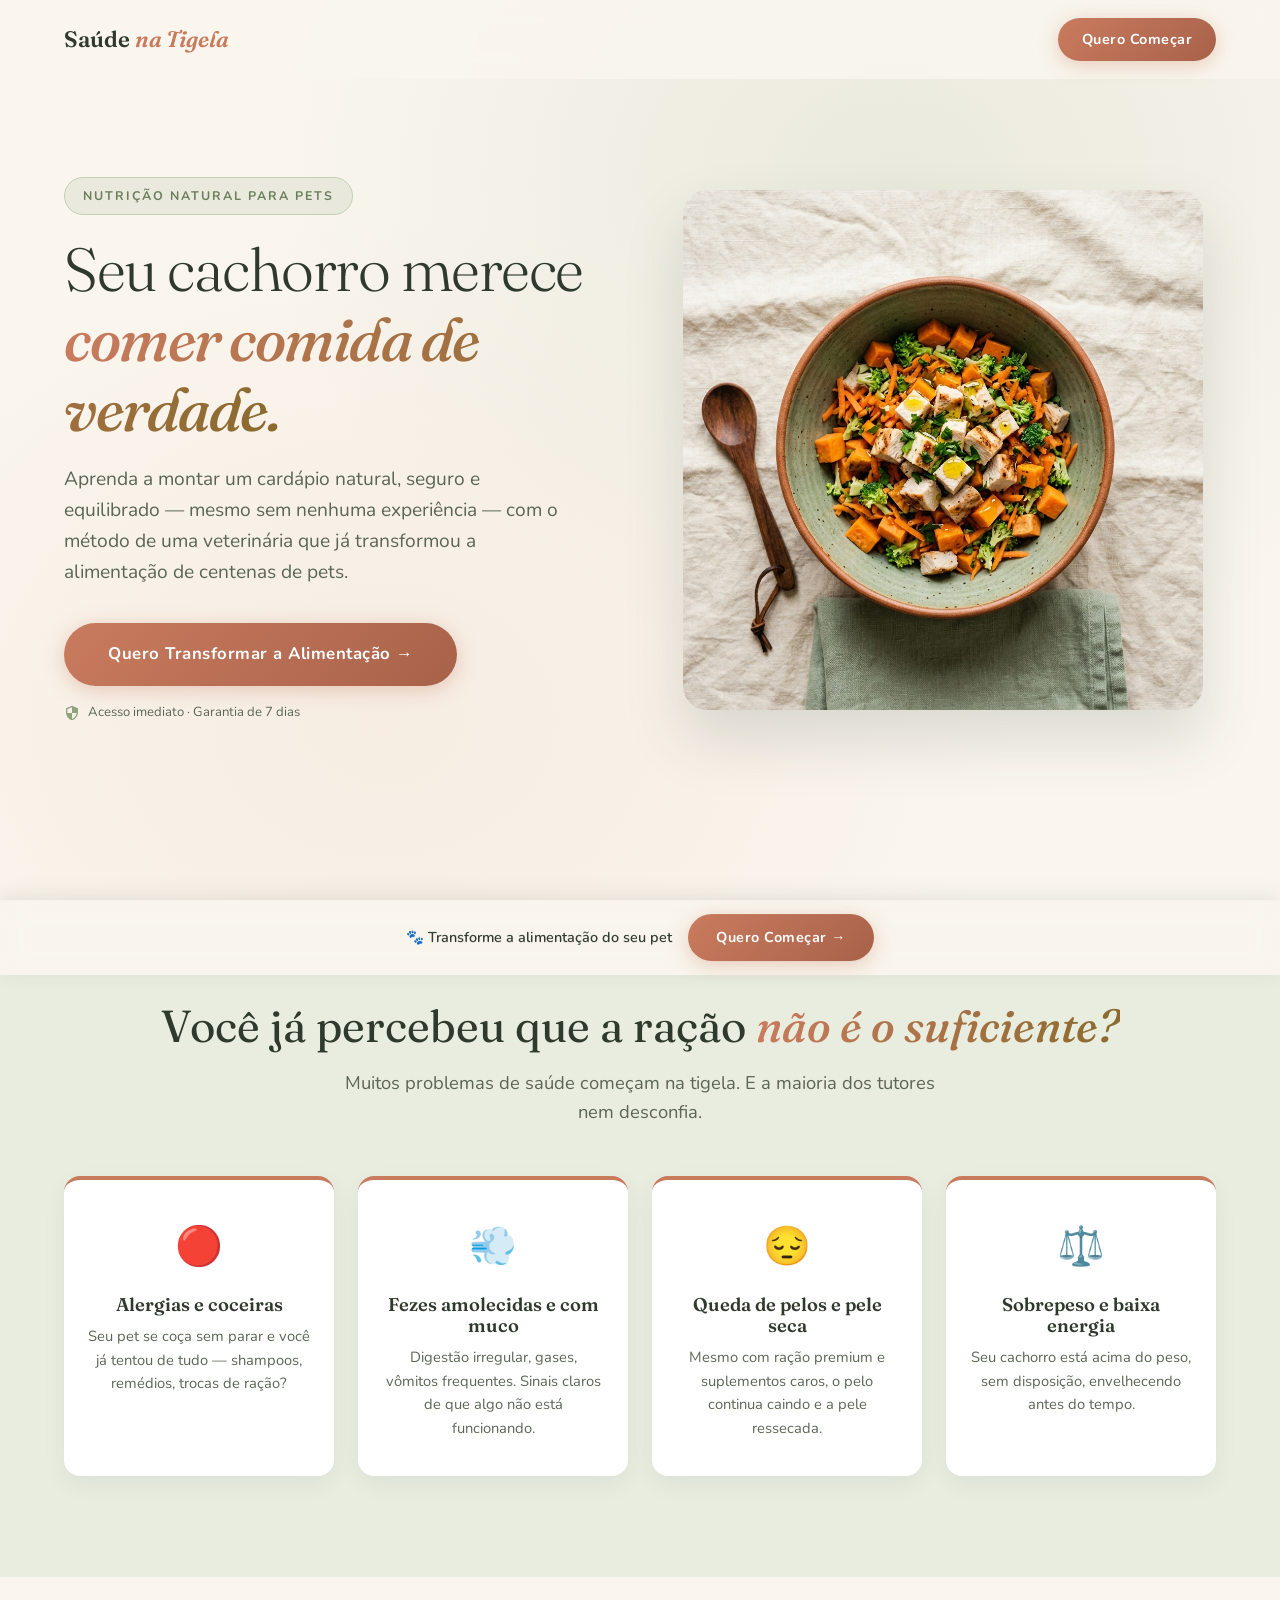
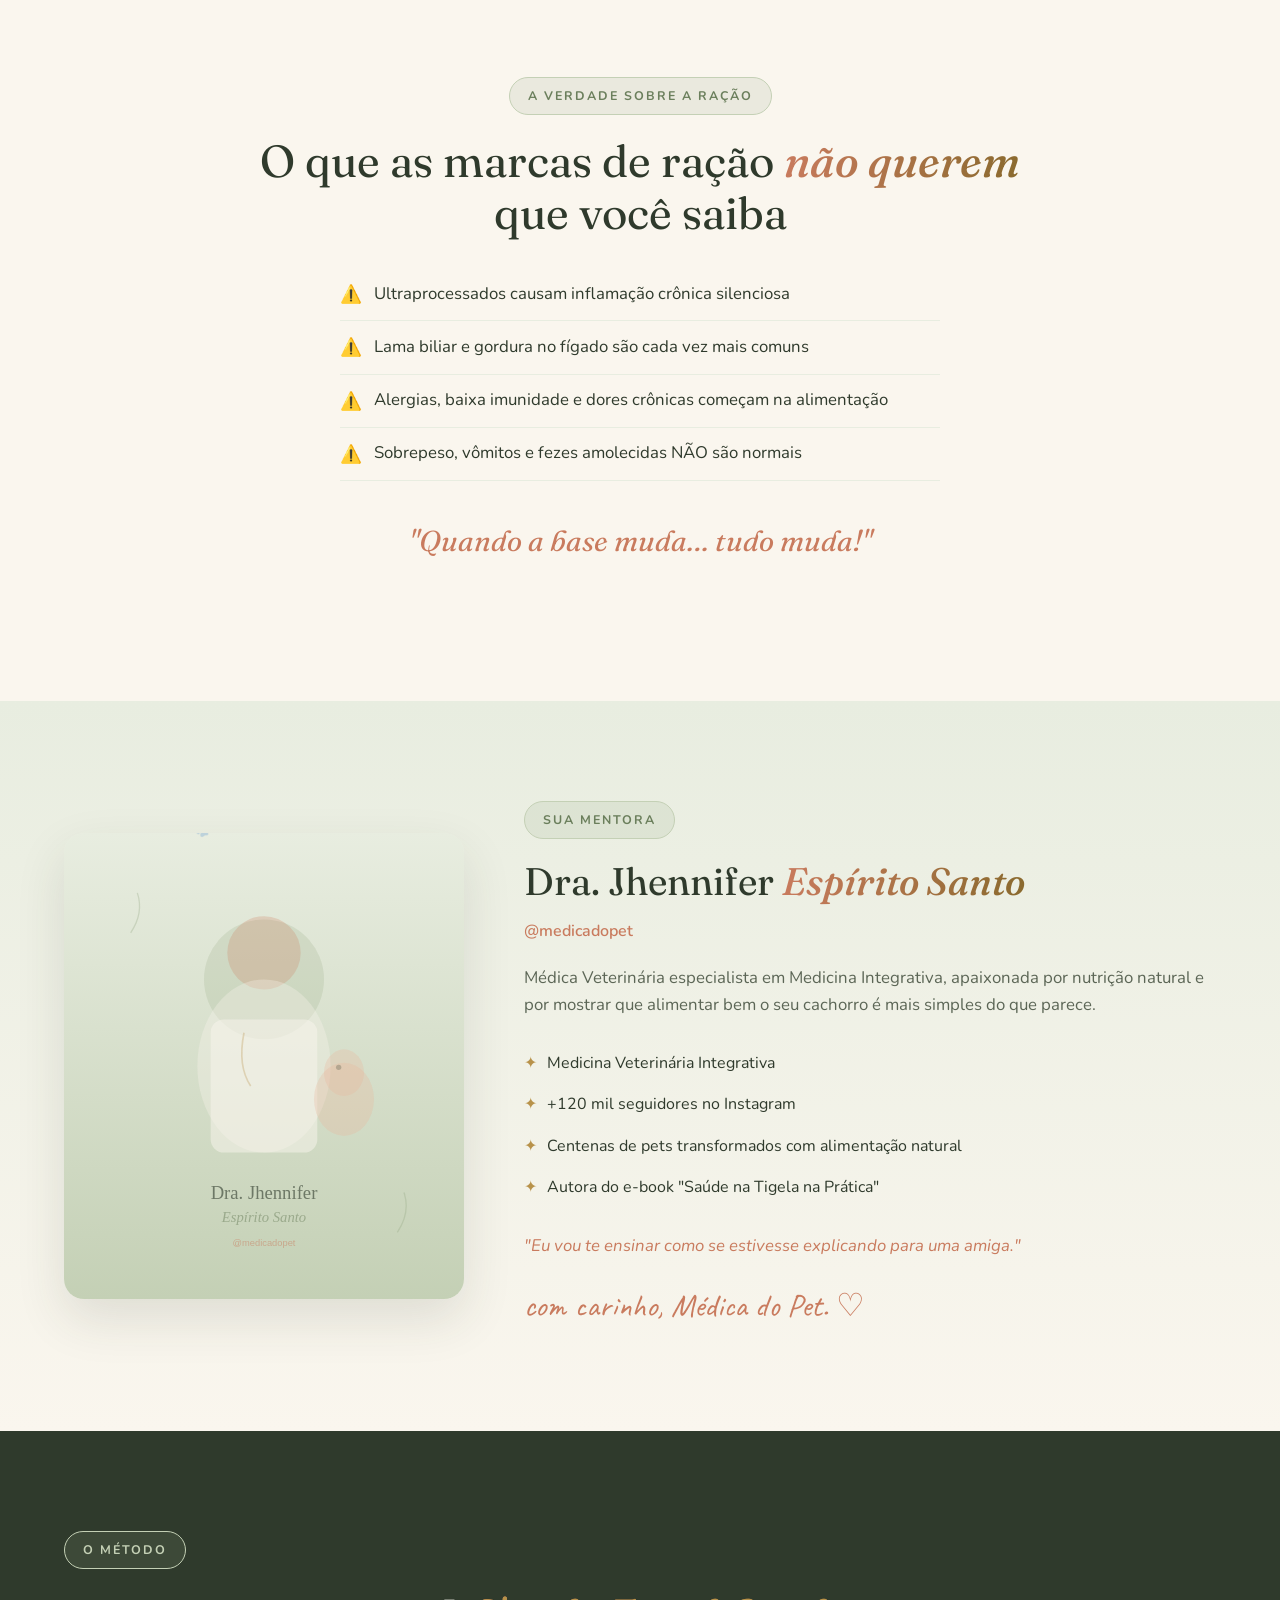
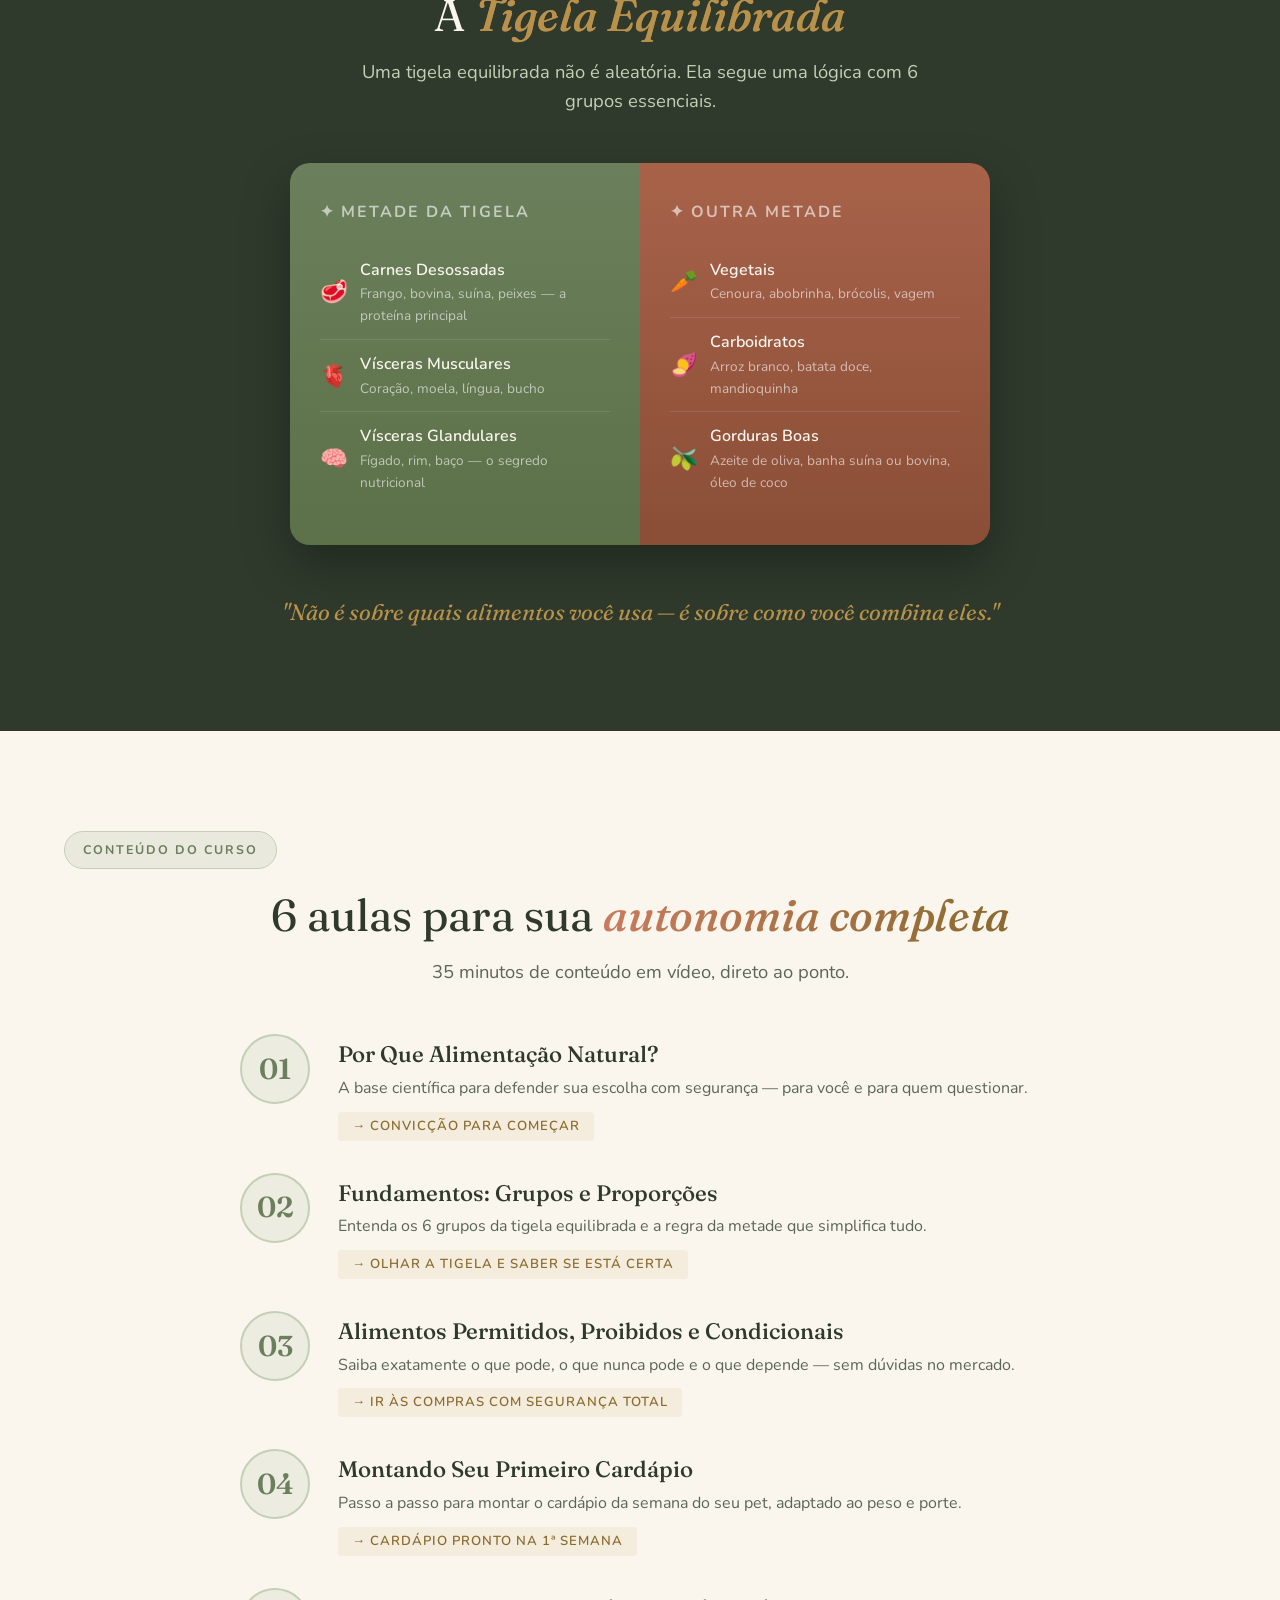
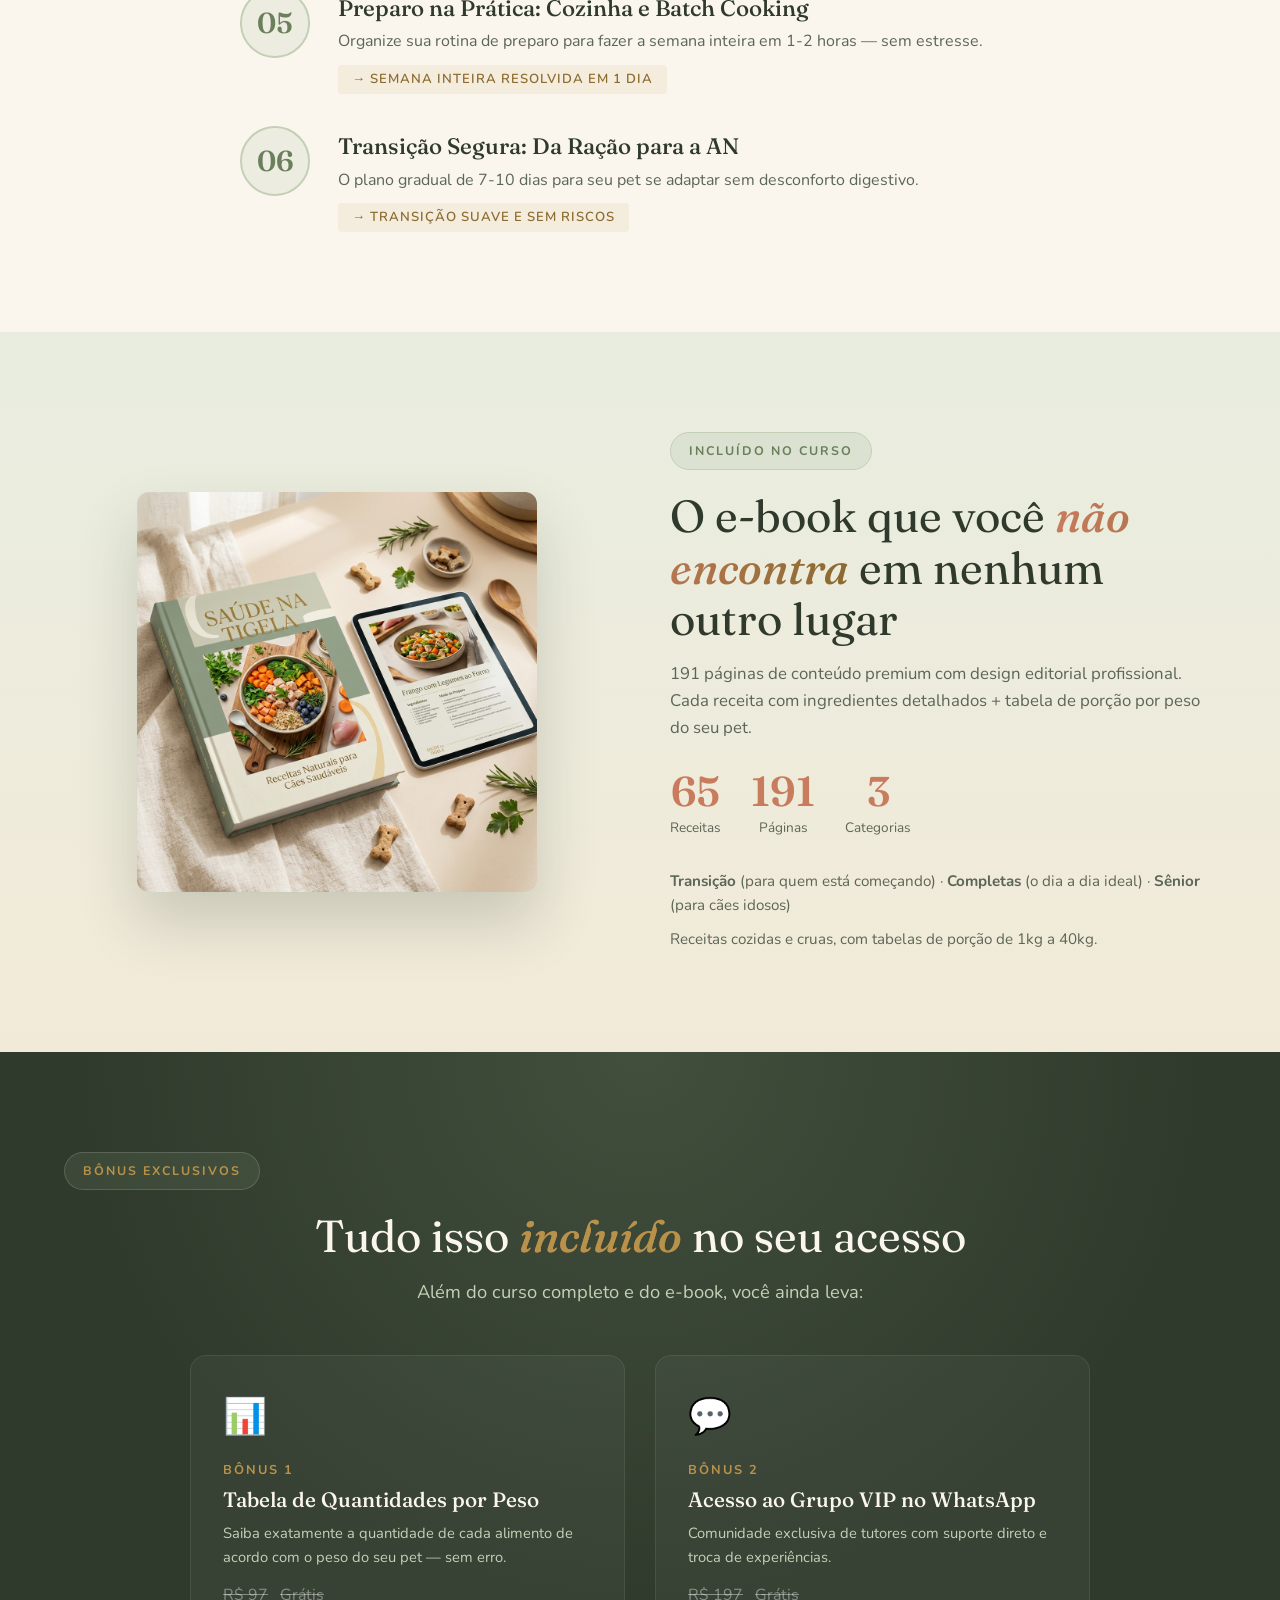
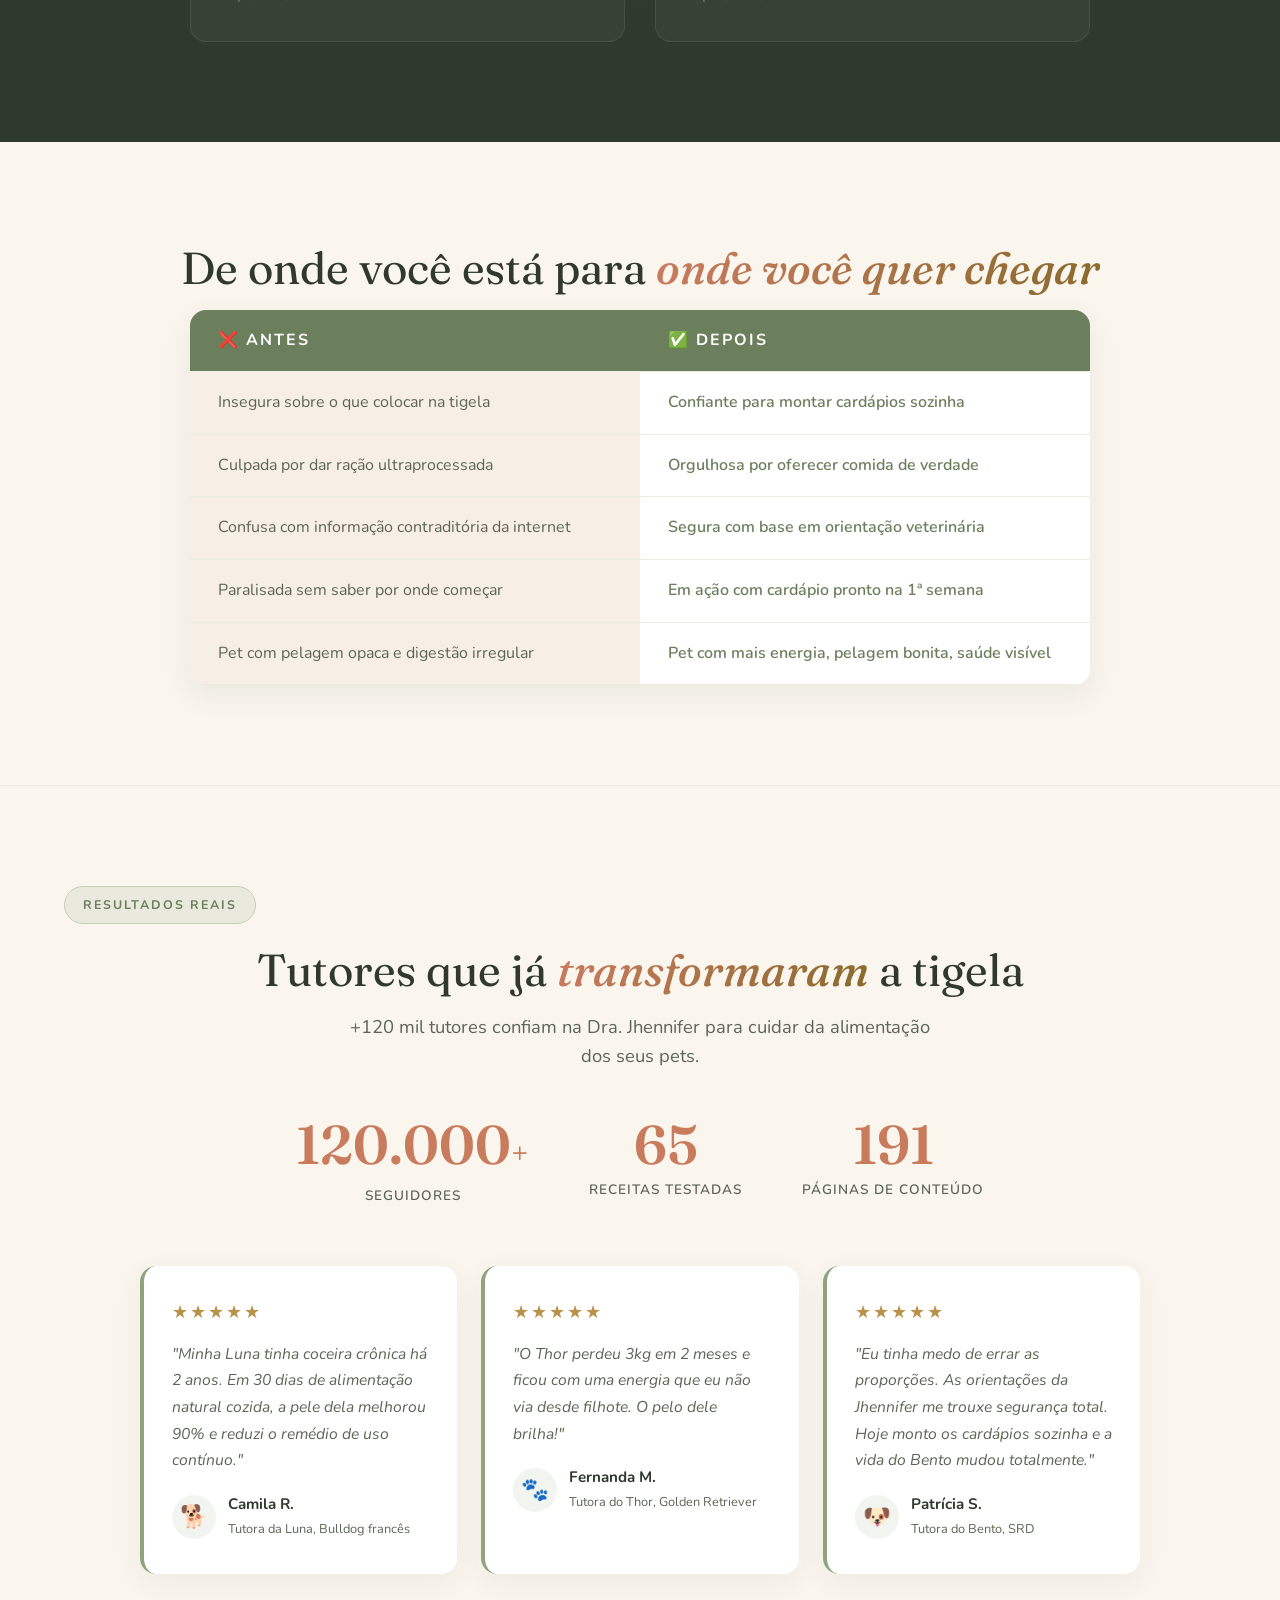
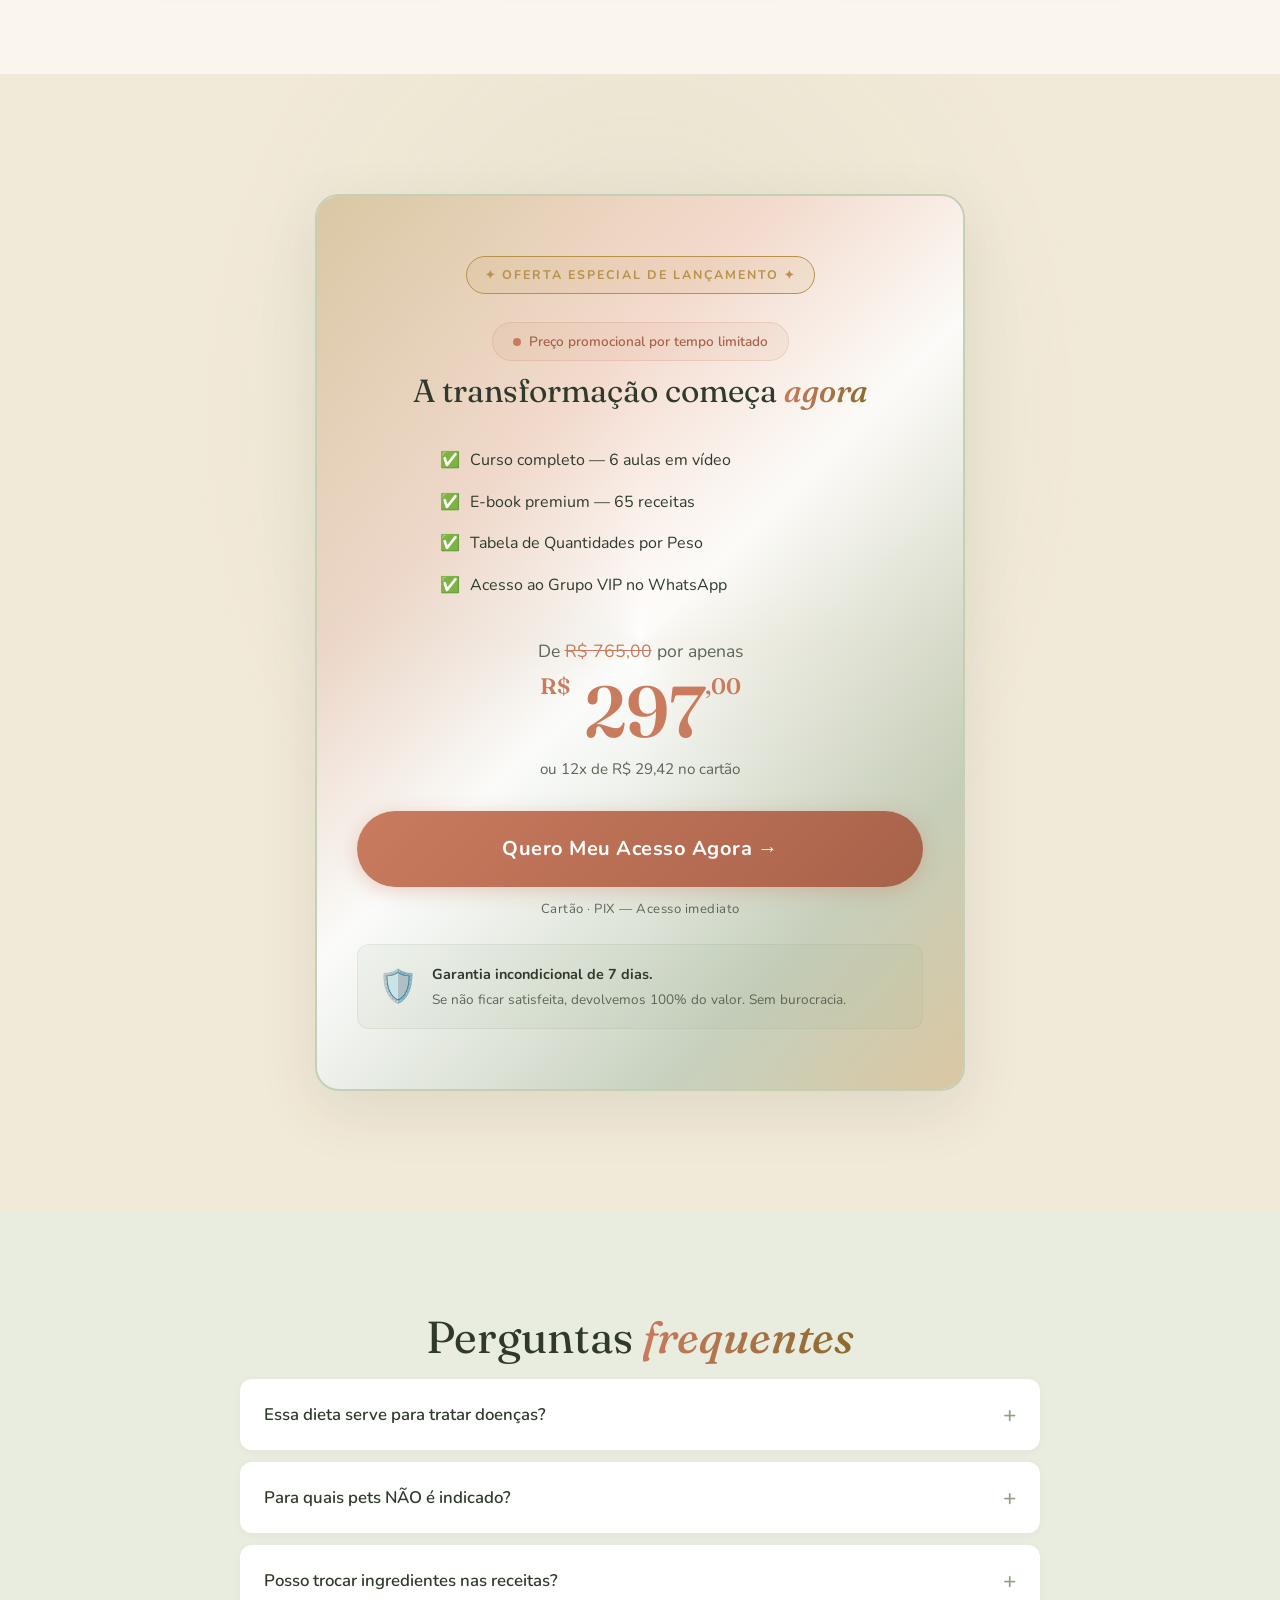
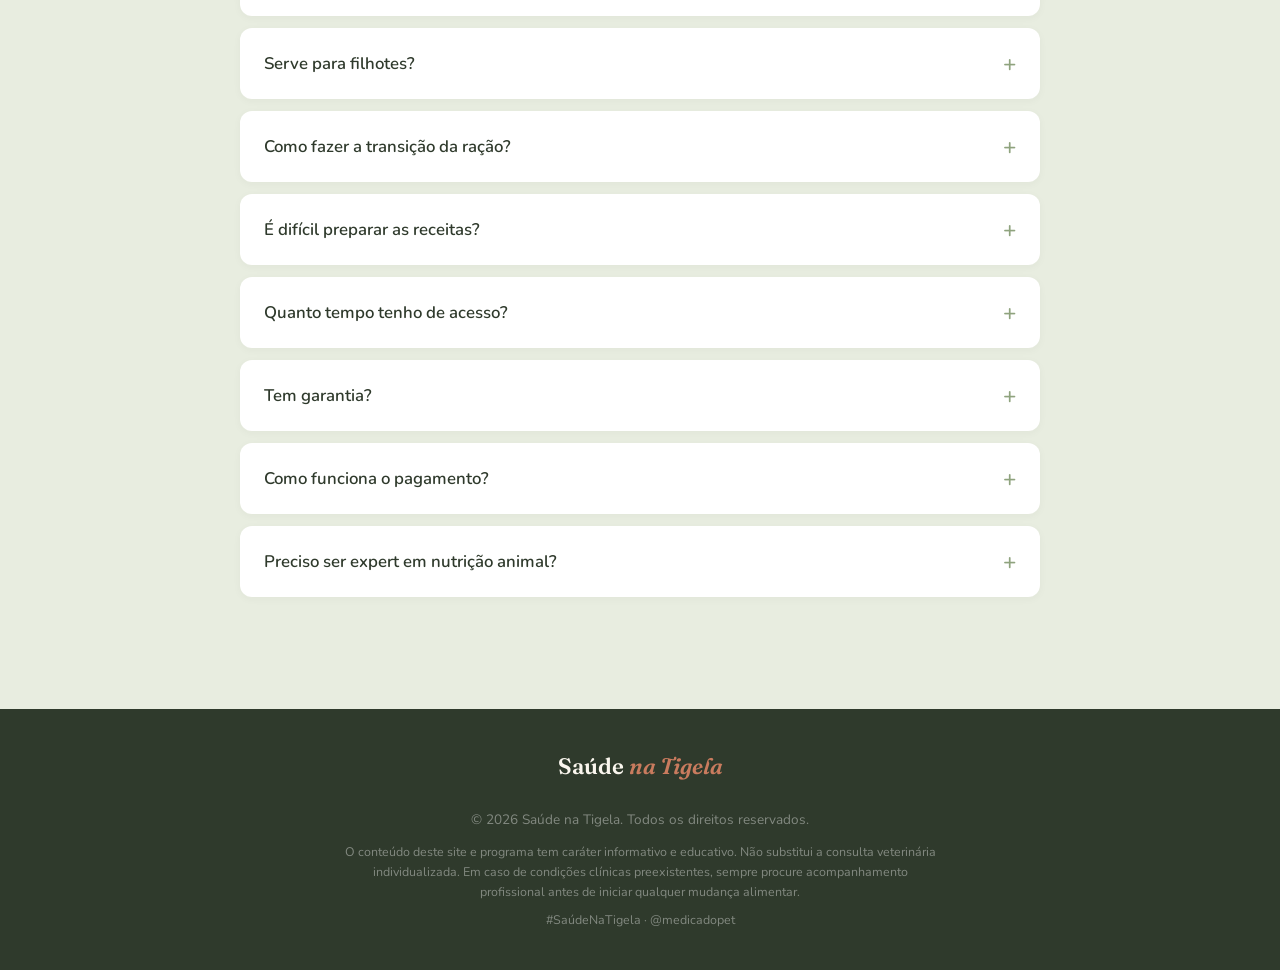
==== index.html @ 8639da93 "Landing page completa com correções" ====
<!DOCTYPE html>
<html lang="pt-BR">
<head>
  <meta charset="UTF-8">
  <meta name="viewport" content="width=device-width, initial-scale=1.0">
  <link rel="preconnect" href="https://fonts.googleapis.com">
  <link rel="preconnect" href="https://fonts.gstatic.com" crossorigin>
  <link href="https://fonts.googleapis.com/css2?family=Fraunces:ital,opsz,wght@0,9..144,300;0,9..144,400;0,9..144,500;0,9..144,600;0,9..144,700;1,9..144,300;1,9..144,400;1,9..144,500;1,9..144,600&family=Nunito:wght@300;400;500;600;700&family=Caveat:wght@400;600&display=swap" rel="stylesheet">
  <title>Saúde na Tigela | Alimentação Natural para Pets — Curso Completo</title>
  <meta name="description" content="Aprenda a montar um cardápio natural, seguro e equilibrado para seu cachorro com o método da Dra. Jhennifer. 65 receitas + calculadora IA.">
  <meta property="og:title" content="Saúde na Tigela — Seu cachorro merece comer comida de verdade">
  <meta property="og:description" content="O passo a passo completo para substituir a ração ultraprocessada. 65 receitas + 7 módulos + calculadora IA.">
  <meta property="og:type" content="website">
  <meta property="og:image" content="https://saudenatigela.com.br/assets/hero-bowl.png">
  <link rel="icon" type="image/svg+xml" href="data:image/svg+xml,<svg xmlns='http://www.w3.org/2000/svg' viewBox='0 0 100 100'><text y='.9em' font-size='90'>🥗</text></svg>">
  <link rel="stylesheet" href="style.css">

  <!-- Meta Pixel Code — SUBSTITUIR SEU_PIXEL_ID pelo ID real -->
  <!--
  <script>
  !function(f,b,e,v,n,t,s)
  {if(f.fbq)return;n=f.fbq=function(){n.callMethod?
  n.callMethod.apply(n,arguments):n.queue.push(arguments)};
  if(!f._fbq)f._fbq=n;n.push=n;n.loaded=!0;n.version='2.0';
  n.queue=[];t=b.createElement(e);t.async=!0;
  t.src=v;s=b.getElementsByTagName(e)[0];
  s.parentNode.insertBefore(t,s)}(window, document,'script',
  'https://connect.facebook.net/en_US/fbevents.js');
  fbq('init', 'SEU_PIXEL_ID');
  fbq('track', 'PageView');
  </script>
  -->
</head>
<body>

  <!-- ═══ HEADER ═══ -->
  <header id="header">
    <div class="container">
      <a href="#" class="logo">Saúde <span>na Tigela</span></a>
      <a href="https://pay.kiwify.com.br/NAkqSP6" target="_blank" rel="noopener" class="btn cta-checkout">Quero Começar</a>
    </div>
  </header>

  <!-- ═══ HERO ═══ -->
  <section class="hero" id="hero">
    <div class="container hero-content">
      <div class="hero-text reveal">
        <div class="badge">Nutrição Natural para Pets</div>
        <h1>Seu cachorro merece <span class="highlight-italic">comer comida de verdade.</span></h1>
        <p>Aprenda a montar um cardápio natural, seguro e equilibrado — mesmo sem nenhuma experiência — com o método de uma veterinária que já transformou a alimentação de centenas de pets.</p>
        <div class="hero-action">
          <a href="https://pay.kiwify.com.br/NAkqSP6" target="_blank" rel="noopener" class="btn cta-checkout">Quero Transformar a Alimentação →</a>
        </div>
        <div class="secure-badge">
          <svg viewBox="0 0 24 24"><path d="M12 1L3 5v6c0 5.55 3.84 10.74 9 12 5.16-1.26 9-6.45 9-12V5l-9-4zm0 10.99h7c-.53 4.12-3.28 7.79-7 8.94V12H5V6.3l7-3.11v8.8z"/></svg>
          Acesso imediato · Garantia de 7 dias
        </div>
      </div>
      <div class="hero-visual reveal delay-2">
        <img src="assets/hero-bowl.png" alt="Tigela de alimentação natural para pets" class="hero-image" loading="eager" onerror="this.onerror=null;this.src='assets/hero-bowl.svg'">
      </div>
    </div>
  </section>

  <!-- ═══ DOR / PAIN POINTS ═══ -->
  <section class="pain" id="pain">
    <div class="container">
      <h2 class="section-title reveal">Você já percebeu que a ração <span class="highlight-italic">não é o suficiente?</span></h2>
      <p class="section-subtitle reveal delay-1">Muitos problemas de saúde começam na tigela. E a maioria dos tutores nem desconfia.</p>
      <div class="pain-grid">
        <div class="pain-card reveal delay-1">
          <div class="pain-icon">🔴</div>
          <h3>Alergias e coceiras</h3>
          <p>Seu pet se coça sem parar e você já tentou de tudo — shampoos, remédios, trocas de ração?</p>
        </div>
        <div class="pain-card reveal delay-2">
          <div class="pain-icon">💨</div>
          <h3>Fezes amolecidas e com muco</h3>
          <p>Digestão irregular, gases, vômitos frequentes. Sinais claros de que algo não está funcionando.</p>
        </div>
        <div class="pain-card reveal delay-3">
          <div class="pain-icon">😔</div>
          <h3>Queda de pelos e pele seca</h3>
          <p>Mesmo com ração premium e suplementos caros, o pelo continua caindo e a pele ressecada.</p>
        </div>
        <div class="pain-card reveal delay-4">
          <div class="pain-icon">⚖️</div>
          <h3>Sobrepeso e baixa energia</h3>
          <p>Seu cachorro está acima do peso, sem disposição, envelhecendo antes do tempo.</p>
        </div>
      </div>
    </div>
  </section>

  <!-- ═══ AGITAÇÃO ═══ -->
  <section class="agitation" id="agitation">
    <div class="container">
      <div class="agitation-content reveal">
        <div class="badge">A verdade sobre a ração</div>
        <h2 class="section-title">O que as marcas de ração <span class="highlight-italic">não querem</span> que você saiba</h2>
        <ul class="agitation-list">
          <li>Ultraprocessados causam inflamação crônica silenciosa</li>
          <li>Lama biliar e gordura no fígado são cada vez mais comuns</li>
          <li>Alergias, baixa imunidade e dores crônicas começam na alimentação</li>
          <li>Sobrepeso, vômitos e fezes amolecidas NÃO são normais</li>
        </ul>
        <blockquote>"Quando a base muda… tudo muda!"</blockquote>
      </div>
    </div>
  </section>

  <!-- ═══ EXPERT / AUTORIDADE ═══ -->
  <section class="expert" id="expert">
    <div class="container expert-content">
      <div class="reveal">
        <img src="assets/expert-photo.png" alt="Dra. Jhennifer Espírito Santo — Médica Veterinária Integrativa" class="expert-photo" loading="lazy" onerror="this.onerror=null;this.src='assets/expert.svg'">
      </div>
      <div class="expert-info reveal delay-2">
        <div class="badge">Sua mentora</div>
        <h2>Dra. Jhennifer <span class="highlight-italic">Espírito Santo</span></h2>
        <span class="expert-handle">@medicadopet</span>
        <p>Médica Veterinária especialista em Medicina Integrativa, apaixonada por nutrição natural e por mostrar que alimentar bem o seu cachorro é mais simples do que parece.</p>
        <ul class="expert-credentials">
          <li>Medicina Veterinária Integrativa</li>
          <li>+120 mil seguidores no Instagram</li>
          <li>Centenas de pets transformados com alimentação natural</li>
          <li>Autora do e-book "Saúde na Tigela na Prática"</li>
        </ul>
        <p style="font-style:italic; color:var(--terracotta);">"Eu vou te ensinar como se estivesse explicando para uma amiga."</p>
        <div class="expert-signature">com carinho, Médica do Pet. ♡</div>
      </div>
    </div>
  </section>

  <!-- ═══ MÉTODO DA TIGELA ═══ -->
  <section class="method" id="method">
    <div class="container">
      <div class="badge reveal" style="border-color:var(--sage-soft); color:var(--sage-soft);">O Método</div>
      <h2 class="section-title reveal">A <span class="highlight-italic" style="-webkit-text-fill-color:var(--gold);">Tigela Equilibrada</span></h2>
      <p class="section-subtitle reveal delay-1">Uma tigela equilibrada não é aleatória. Ela segue uma lógica com 6 grupos essenciais.</p>

      <div class="bowl-diagram reveal delay-2">
        <div class="bowl-half">
          <h3>✦ Metade da Tigela</h3>
          <div class="bowl-item">
            <span class="bowl-item-icon">🥩</span>
            <div><span class="bowl-item-name">Carnes Desossadas</span><span class="bowl-item-desc">Frango, bovina, suína, peixes — a proteína principal</span></div>
          </div>
          <div class="bowl-item">
            <span class="bowl-item-icon">🫀</span>
            <div><span class="bowl-item-name">Vísceras Musculares</span><span class="bowl-item-desc">Coração, moela, língua, bucho</span></div>
          </div>
          <div class="bowl-item">
            <span class="bowl-item-icon">🧠</span>
            <div><span class="bowl-item-name">Vísceras Glandulares</span><span class="bowl-item-desc">Fígado, rim, baço — o segredo nutricional</span></div>
          </div>
        </div>
        <div class="bowl-half">
          <h3>✦ Outra Metade</h3>
          <div class="bowl-item">
            <span class="bowl-item-icon">🥕</span>
            <div><span class="bowl-item-name">Vegetais</span><span class="bowl-item-desc">Cenoura, abobrinha, brócolis, vagem</span></div>
          </div>
          <div class="bowl-item">
            <span class="bowl-item-icon">🍠</span>
            <div><span class="bowl-item-name">Carboidratos</span><span class="bowl-item-desc">Arroz branco, batata doce, mandioquinha</span></div>
          </div>
          <div class="bowl-item">
            <span class="bowl-item-icon">🫒</span>
            <div><span class="bowl-item-name">Gorduras Boas</span><span class="bowl-item-desc">Azeite de oliva, banha suína ou bovina, óleo de coco</span></div>
          </div>
        </div>
      </div>

      <p class="method-quote reveal delay-3">"Não é sobre quais alimentos você usa — é sobre como você combina eles."</p>
    </div>
  </section>

  <!-- ═══ MÓDULOS DO CURSO ═══ -->
  <section class="modules" id="modules">
    <div class="container">
      <div class="badge reveal">Conteúdo do Curso</div>
      <h2 class="section-title reveal">6 aulas para sua <span class="highlight-italic">autonomia completa</span></h2>
      <p class="section-subtitle reveal delay-1">35 minutos de conteúdo em vídeo, direto ao ponto.</p>

      <div class="modules-timeline">
        <div class="module-step reveal">
          <div class="module-number">01</div>
          <div class="module-content">
            <h3>Por Que Alimentação Natural?</h3>
            <p>A base científica para defender sua escolha com segurança — para você e para quem questionar.</p>
            <span class="module-result">→ Convicção para começar</span>
          </div>
        </div>
        <div class="module-step reveal delay-1">
          <div class="module-number">02</div>
          <div class="module-content">
            <h3>Fundamentos: Grupos e Proporções</h3>
            <p>Entenda os 6 grupos da tigela equilibrada e a regra da metade que simplifica tudo.</p>
            <span class="module-result">→ Olhar a tigela e saber se está certa</span>
          </div>
        </div>
        <div class="module-step reveal delay-1">
          <div class="module-number">03</div>
          <div class="module-content">
            <h3>Alimentos Permitidos, Proibidos e Condicionais</h3>
            <p>Saiba exatamente o que pode, o que nunca pode e o que depende — sem dúvidas no mercado.</p>
            <span class="module-result">→ Ir às compras com segurança total</span>
          </div>
        </div>
        <div class="module-step reveal delay-1">
          <div class="module-number">04</div>
          <div class="module-content">
            <h3>Montando Seu Primeiro Cardápio</h3>
            <p>Passo a passo para montar o cardápio da semana do seu pet, adaptado ao peso e porte.</p>
            <span class="module-result">→ Cardápio pronto na 1ª semana</span>
          </div>
        </div>
        <div class="module-step reveal delay-1">
          <div class="module-number">05</div>
          <div class="module-content">
            <h3>Preparo na Prática: Cozinha e Batch Cooking</h3>
            <p>Organize sua rotina de preparo para fazer a semana inteira em 1-2 horas — sem estresse.</p>
            <span class="module-result">→ Semana inteira resolvida em 1 dia</span>
          </div>
        </div>
        <div class="module-step reveal delay-1">
          <div class="module-number">06</div>
          <div class="module-content">
            <h3>Transição Segura: Da Ração para a AN</h3>
            <p>O plano gradual de 7-10 dias para seu pet se adaptar sem desconforto digestivo.</p>
            <span class="module-result">→ Transição suave e sem riscos</span>
          </div>
        </div>
      </div>
    </div>
  </section>

  <!-- ═══ E-BOOK SHOWCASE ═══ -->
  <section class="ebook" id="ebook">
    <div class="container ebook-content">
      <div class="reveal">
        <img src="assets/ebook-mockup.png" alt="E-book Saúde na Tigela na Prática — 65 receitas" class="ebook-image" loading="lazy" onerror="this.onerror=null;this.src='assets/ebook.svg'">
      </div>
      <div class="reveal delay-2">
        <div class="badge">Incluído no curso</div>
        <h2 class="section-title" style="text-align:left;">O e-book que você <span class="highlight-italic">não encontra</span> em nenhum outro lugar</h2>
        <p style="color:var(--ink-soft); font-size:1.05rem; margin-bottom:20px;">191 páginas de conteúdo premium com design editorial profissional. Cada receita com ingredientes detalhados + tabela de porção por peso do seu pet.</p>

        <div class="ebook-stats">
          <div class="stat">
            <div class="stat-number">65</div>
            <div class="stat-label">Receitas</div>
          </div>
          <div class="stat">
            <div class="stat-number">191</div>
            <div class="stat-label">Páginas</div>
          </div>
          <div class="stat">
            <div class="stat-number">3</div>
            <div class="stat-label">Categorias</div>
          </div>
        </div>

        <p style="color:var(--ink-soft); font-size:.95rem;"><strong>Transição</strong> (para quem está começando) · <strong>Completas</strong> (o dia a dia ideal) · <strong>Sênior</strong> (para cães idosos)</p>
        <p style="color:var(--ink-soft); font-size:.95rem; margin-top:10px;">Receitas cozidas e cruas, com tabelas de porção de 1kg a 40kg.</p>
      </div>
    </div>
  </section>

  <!-- ═══ BÔNUS ═══ -->
  <section class="bonus" id="bonus">
    <div class="container">
      <div class="badge reveal" style="border-color:rgba(255,255,255,.15); color:var(--gold);">Bônus exclusivos</div>
      <h2 class="section-title reveal">Tudo isso <span class="highlight-italic" style="-webkit-text-fill-color:var(--gold);">incluído</span> no seu acesso</h2>
      <p class="section-subtitle reveal delay-1">Além do curso completo e do e-book, você ainda leva:</p>

      <div class="bonus-grid">
        <div class="bonus-card reveal delay-1">
          <div class="bonus-icon">📊</div>
          <h4>Bônus 1</h4>
          <h3>Tabela de Quantidades por Peso</h3>
          <p>Saiba exatamente a quantidade de cada alimento de acordo com o peso do seu pet — sem erro.</p>
          <div class="bonus-value"><span>R$ 97</span> <span class="bonus-free">Grátis</span></div>
        </div>
        <div class="bonus-card reveal delay-2">
          <div class="bonus-icon">💬</div>
          <h4>Bônus 2</h4>
          <h3>Acesso ao Grupo VIP no WhatsApp</h3>
          <p>Comunidade exclusiva de tutores com suporte direto e troca de experiências.</p>
          <div class="bonus-value"><span>R$ 197</span> <span class="bonus-free">Grátis</span></div>
        </div>
      </div>
    </div>
  </section>

  <!-- ═══ TRANSFORMAÇÃO ═══ -->
  <section class="transformation" id="transformation">
    <div class="container">
      <h2 class="section-title reveal">De onde você está para <span class="highlight-italic">onde você quer chegar</span></h2>
      <div class="transform-table reveal delay-1">
        <div class="transform-row header">
          <div class="transform-cell">❌ Antes</div>
          <div class="transform-cell">✅ Depois</div>
        </div>
        <div class="transform-row">
          <div class="transform-cell">Insegura sobre o que colocar na tigela</div>
          <div class="transform-cell">Confiante para montar cardápios sozinha</div>
        </div>
        <div class="transform-row">
          <div class="transform-cell">Culpada por dar ração ultraprocessada</div>
          <div class="transform-cell">Orgulhosa por oferecer comida de verdade</div>
        </div>
        <div class="transform-row">
          <div class="transform-cell">Confusa com informação contraditória da internet</div>
          <div class="transform-cell">Segura com base em orientação veterinária</div>
        </div>
        <div class="transform-row">
          <div class="transform-cell">Paralisada sem saber por onde começar</div>
          <div class="transform-cell">Em ação com cardápio pronto na 1ª semana</div>
        </div>
        <div class="transform-row">
          <div class="transform-cell">Pet com pelagem opaca e digestão irregular</div>
          <div class="transform-cell">Pet com mais energia, pelagem bonita, saúde visível</div>
        </div>
      </div>
    </div>
  </section>

  <!-- ═══ PROVA SOCIAL ═══ -->
  <section class="social-proof" id="social-proof">
    <div class="container">
      <div class="badge reveal">Resultados Reais</div>
      <h2 class="section-title reveal">Tutores que já <span class="highlight-italic">transformaram</span> a tigela</h2>
      <p class="section-subtitle reveal delay-1">+120 mil tutores confiam na Dra. Jhennifer para cuidar da alimentação dos seus pets.</p>

      <div class="proof-counter reveal delay-2">
        <div class="counter-item">
          <span class="counter-number" data-target="120000">0</span><span class="counter-suffix">+</span>
          <span class="counter-label">Seguidores</span>
        </div>
        <div class="counter-item">
          <span class="counter-number" data-target="65">0</span>
          <span class="counter-label">Receitas Testadas</span>
        </div>
        <div class="counter-item">
          <span class="counter-number" data-target="191">0</span>
          <span class="counter-label">Páginas de Conteúdo</span>
        </div>
      </div>

      <div class="testimonials-grid">
        <div class="testimonial-card reveal delay-1">
          <div class="testimonial-stars">★★★★★</div>
          <p>"Minha Luna tinha coceira crônica há 2 anos. Em 30 dias de alimentação natural cozida, a pele dela melhorou 90% e reduzi o remédio de uso contínuo."</p>
          <div class="testimonial-author">
            <div class="testimonial-avatar">🐕</div>
            <div><strong>Camila R.</strong><span>Tutora da Luna, Bulldog francês</span></div>
          </div>
        </div>
        <div class="testimonial-card reveal delay-2">
          <div class="testimonial-stars">★★★★★</div>
          <p>"O Thor perdeu 3kg em 2 meses e ficou com uma energia que eu não via desde filhote. O pelo dele brilha!"</p>
          <div class="testimonial-author">
            <div class="testimonial-avatar">🐾</div>
            <div><strong>Fernanda M.</strong><span>Tutora do Thor, Golden Retriever</span></div>
          </div>
        </div>
        <div class="testimonial-card reveal delay-3">
          <div class="testimonial-stars">★★★★★</div>
          <p>"Eu tinha medo de errar as proporções. As orientações da Jhennifer me trouxe segurança total. Hoje monto os cardápios sozinha e a vida do Bento mudou totalmente."</p>
          <div class="testimonial-author">
            <div class="testimonial-avatar">🐶</div>
            <div><strong>Patrícia S.</strong><span>Tutora do Bento, SRD</span></div>
          </div>
        </div>
      </div>
    </div>
  </section>

  <!-- ═══ OFERTA ═══ -->
  <section class="offer" id="offer">
    <div class="container">
      <div class="offer-card reveal">
        <div class="badge" style="background:rgba(184,146,74,.1); border-color:var(--gold); color:var(--gold);">✦ Oferta Especial de Lançamento ✦</div>
        <div class="urgency-banner">
          <span class="urgency-dot"></span>
          <span>Preço promocional por tempo limitado</span>
        </div>
        <h2 style="font-size:2rem; font-weight:400; margin-top:12px;">A transformação começa <span class="highlight-italic">agora</span></h2>

        <ul class="offer-checklist">
          <li>Curso completo — 6 aulas em vídeo</li>
          <li>E-book premium — 65 receitas</li>
          <li>Tabela de Quantidades por Peso</li>
          <li>Acesso ao Grupo VIP no WhatsApp</li>
        </ul>

        <div class="price-box">
          <div class="price-original">De <s>R$ 765,00</s> por apenas</div>
          <div class="price-current"><small>R$</small> 297<small>,00</small></div>
          <p class="price-installment">ou 12x de R$ 29,42 no cartão</p>
        </div>

        <a href="https://pay.kiwify.com.br/NAkqSP6" target="_blank" rel="noopener" id="checkout-btn" class="btn cta-checkout" style="width:100%; font-size:1.25rem; padding:22px; text-align:center; display:block;">Quero Meu Acesso Agora →</a>
        <p class="offer-payment-methods">Cartão · PIX — Acesso imediato</p>

        <div class="guarantee">
          <div class="guarantee-shield">🛡️</div>
          <div>
            <strong>Garantia incondicional de 7 dias.</strong>
            <span>Se não ficar satisfeita, devolvemos 100% do valor. Sem burocracia.</span>
          </div>
        </div>
      </div>
    </div>
  </section>

  <!-- ═══ FAQ ═══ -->
  <section class="faq" id="faq">
    <div class="container">
      <h2 class="section-title reveal">Perguntas <span class="highlight-italic">frequentes</span></h2>
      <div class="faq-list">
        <div class="faq-item reveal">
          <button class="faq-question" aria-expanded="false">Essa dieta serve para tratar doenças?</button>
          <div class="faq-answer" role="region">Não. O conteúdo tem caráter informativo e educativo. Não substitui a consulta veterinária individualizada. Em caso de condições clínicas preexistentes, sempre procure acompanhamento profissional.</div>
        </div>
        <div class="faq-item reveal delay-1">
          <button class="faq-question">Para quais pets NÃO é indicado?</button>
          <div class="faq-answer">Pets com doença renal crônica estágio 3-4, insuficiência pancreática exócrina, pancreatite aguda, linfangiectasia, gastrite crônica, doença inflamatória intestinal crônica, hipertireoidismo, hepatite moderada/avançada, shunt portossistêmico ou cálculos urinários devem ter acompanhamento veterinário individual.</div>
        </div>
        <div class="faq-item reveal delay-1">
          <button class="faq-question">Posso trocar ingredientes nas receitas?</button>
          <div class="faq-answer">Recomendamos seguir as receitas exatamente como descritas, pois substituições alteram as calorias e o perfil nutricional.</div>
        </div>
        <div class="faq-item reveal delay-1">
          <button class="faq-question">Serve para filhotes?</button>
          <div class="faq-answer">Não. As receitas são formuladas para cães adultos e idosos (em média, a partir de 12 meses). Filhotes têm necessidades nutricionais específicas.</div>
        </div>
        <div class="faq-item reveal delay-1">
          <button class="faq-question">Como fazer a transição da ração?</button>
          <div class="faq-answer">O módulo 6 do curso ensina o plano completo de transição gradual de 7-10 dias, para que seu pet se adapte sem desconforto digestivo. Começamos com receitas de transição (ingredientes mínimos) e evoluímos gradualmente.</div>
        </div>
        <div class="faq-item reveal delay-1">
          <button class="faq-question">É difícil preparar as receitas?</button>
          <div class="faq-answer">No começo parece, mas depois vira rotina! Com o batch cooking (preparo em lote), você resolve a semana inteira em 1-2 horas. O módulo 4 ensina a organização completa.</div>
        </div>
        <div class="faq-item reveal delay-1">
          <button class="faq-question">Quanto tempo tenho de acesso?</button>
          <div class="faq-answer">O acesso ao curso e a todos os materiais é vitalício. Uma vez adquirido, o conteúdo é seu para sempre, incluindo futuras atualizações.</div>
        </div>
        <div class="faq-item reveal delay-1">
          <button class="faq-question">Tem garantia?</button>
          <div class="faq-answer">Sim! Garantia incondicional de 7 dias. Se por qualquer motivo você não ficar satisfeita, basta solicitar o reembolso e devolvemos 100% do seu investimento. Seu risco é zero.</div>
        </div>
        <div class="faq-item reveal delay-1">
          <button class="faq-question">Como funciona o pagamento?</button>
          <div class="faq-answer">O pagamento é feito de forma 100% segura pela Kiwify. Você pode pagar no cartão de crédito (até 12x) ou PIX. O acesso é liberado imediatamente após a confirmação.</div>
        </div>
        <div class="faq-item reveal delay-1">
          <button class="faq-question">Preciso ser expert em nutrição animal?</button>
          <div class="faq-answer">De jeito nenhum! O curso foi feito para tutoras que nunca tiveram contato com alimentação natural. A Dra. Jhennifer explica tudo como se estivesse conversando com uma amiga — simples, direto e sem termos complicados.</div>
        </div>
      </div>
    </div>
  </section>

  <!-- ═══ FOOTER ═══ -->
  <footer>
    <div class="container">
      <a href="#" class="logo">Saúde <span>na Tigela</span></a>
      <p>© 2026 Saúde na Tigela. Todos os direitos reservados.</p>
      <p style="margin-top:12px; font-size:.78rem;">O conteúdo deste site e programa tem caráter informativo e educativo. Não substitui a consulta veterinária individualizada. Em caso de condições clínicas preexistentes, sempre procure acompanhamento profissional antes de iniciar qualquer mudança alimentar.</p>
      <p style="margin-top:8px; font-size:.78rem;">#SaúdeNaTigela · @medicadopet</p>
    </div>
  </footer>

  <!-- ═══ FLOATING CTA ═══ -->
  <div class="floating-cta" id="floating-cta">
    <p>🐾 Transforme a alimentação do seu pet</p>
    <a href="https://pay.kiwify.com.br/NAkqSP6" target="_blank" rel="noopener" class="btn cta-checkout">Quero Começar →</a>
  </div>

  <script src="script.js"></script>
</body>
</html>
---- style.css ----
@import url('https://fonts.googleapis.com/css2?family=Fraunces:ital,opsz,wght@0,9..144,300;0,9..144,400;0,9..144,500;0,9..144,600;0,9..144,700;1,9..144,300;1,9..144,400;1,9..144,500;1,9..144,600&family=Nunito:wght@300;400;500;600;700&family=Caveat:wght@400;600&display=swap');

:root {
  --sage-deep: #6B7F5C;
  --sage: #8FA37E;
  --sage-soft: #C4D0B5;
  --sage-whisper: #E8EDE0;
  --terracotta: #C97B5E;
  --terracotta-soft: #E8B69C;
  --terracotta-deep: #A8624A;
  --cream: #FAF6EE;
  --cream-deep: #F2EAD8;
  --ink: #2F3A2C;
  --ink-soft: #5C6656;
  --gold: #B8924A;
  --gold-deep: #8A6A2E;
  --font-display: 'Fraunces', serif;
  --font-body: 'Nunito', sans-serif;
  --font-hand: 'Caveat', cursive;
}

* { margin:0; padding:0; box-sizing:border-box; }
html { scroll-behavior:smooth; }

body {
  font-family: var(--font-body);
  background: var(--cream);
  color: var(--ink);
  line-height: 1.6;
  overflow-x: hidden;
  -webkit-font-smoothing: antialiased;
  -moz-osx-font-smoothing: grayscale;
}

img { max-width:100%; display:block; }

.container { max-width:1200px; margin:0 auto; padding:0 24px; }
section { padding:100px 0; position:relative; }

/* ── Reveal Animations ── */
.reveal { opacity:0; transform:translateY(40px); transition: all 0.9s cubic-bezier(.215,.61,.355,1); }
.reveal.active { opacity:1; transform:translateY(0); }
.delay-1 { transition-delay:.1s; }
.delay-2 { transition-delay:.2s; }
.delay-3 { transition-delay:.3s; }
.delay-4 { transition-delay:.4s; }

/* ── Typography ── */
h1,h2,h3 { font-family:var(--font-display); line-height:1.15; }
.highlight-gold { color:var(--gold); }
.highlight-terra { color:var(--terracotta); }
.highlight-italic {
  font-family:var(--font-display);
  font-style:italic;
  font-weight:500;
  background: linear-gradient(95deg, var(--terracotta) 0%, var(--gold-deep) 100%);
  -webkit-background-clip:text;
  -webkit-text-fill-color:transparent;
  background-clip:text;
}

.section-title {
  text-align:center;
  font-size:2.8rem;
  font-weight:400;
  margin-bottom:1rem;
  color:var(--ink);
}
.section-subtitle {
  text-align:center;
  font-size:1.15rem;
  color:var(--ink-soft);
  max-width:600px;
  margin:0 auto 3rem;
}

.badge {
  display:inline-block;
  padding:8px 18px;
  background:rgba(143,163,126,.15);
  border:1px solid var(--sage-soft);
  color:var(--sage-deep);
  border-radius:50px;
  font-size:.78rem;
  font-weight:700;
  letter-spacing:2px;
  text-transform:uppercase;
  margin-bottom:20px;
}

/* ── Buttons ── */
.btn {
  display:inline-block;
  padding:18px 44px;
  background:linear-gradient(135deg, var(--terracotta) 0%, var(--terracotta-deep) 100%);
  color:#fff;
  text-decoration:none;
  font-family:var(--font-body);
  font-weight:700;
  font-size:1.05rem;
  letter-spacing:.5px;
  border-radius:50px;
  border:none;
  cursor:pointer;
  transition:all .3s cubic-bezier(.25,1,.5,1);
  box-shadow:0 4px 20px rgba(201,123,94,.35);
  position:relative;
  overflow:hidden;
}
.btn::before {
  content:'';
  position:absolute;
  top:0; left:-100%;
  width:50%; height:100%;
  background:linear-gradient(to right,rgba(255,255,255,0) 0%,rgba(255,255,255,.35) 50%,rgba(255,255,255,0) 100%);
  transform:skewX(-20deg);
  transition:all .6s ease;
}
.btn:hover::before { animation:shine 1.5s infinite; }
.btn:hover {
  transform:translateY(-3px);
  box-shadow:0 8px 30px rgba(201,123,94,.5);
  background:linear-gradient(135deg, var(--terracotta-soft) 0%, var(--terracotta) 100%);
}
@keyframes shine { 0%{left:-100%} 100%{left:200%} }

.btn-sage {
  background:linear-gradient(135deg, var(--sage) 0%, var(--sage-deep) 100%);
  box-shadow:0 4px 20px rgba(107,127,92,.35);
}
.btn-sage:hover {
  box-shadow:0 8px 30px rgba(107,127,92,.5);
  background:linear-gradient(135deg, var(--sage-soft) 0%, var(--sage) 100%);
}

/* ── Glass Card ── */
.glass {
  background:rgba(255,255,255,.7);
  backdrop-filter:blur(12px);
  -webkit-backdrop-filter:blur(12px);
  border:1px solid rgba(143,163,126,.2);
  border-radius:20px;
}

/* ── HEADER ── */
header {
  position:fixed;
  top:0; left:0; width:100%;
  padding:18px 0;
  z-index:100;
  transition:all .3s ease;
  background:rgba(250,246,238,.85);
  backdrop-filter:blur(12px);
}
header.scrolled {
  padding:12px 0;
  box-shadow:0 2px 20px rgba(47,58,44,.08);
  border-bottom:1px solid var(--sage-whisper);
}
header .container { display:flex; justify-content:space-between; align-items:center; }

.logo {
  font-family:var(--font-display);
  font-size:1.4rem;
  font-weight:600;
  color:var(--ink);
  text-decoration:none;
}
.logo span { font-style:italic; color:var(--terracotta); }

header .btn { padding:10px 24px; font-size:.9rem; }

/* ── HERO ── */
.hero {
  min-height:100vh;
  display:flex;
  align-items:center;
  padding-top:100px;
  background:
    radial-gradient(ellipse at 70% 20%, rgba(143,163,126,.15) 0%, transparent 50%),
    radial-gradient(ellipse at 30% 80%, rgba(201,123,94,.08) 0%, transparent 50%),
    var(--cream);
}
.hero-content { display:grid; grid-template-columns:1fr 1fr; gap:60px; align-items:center; }

.hero-text h1 { font-size:3.8rem; font-weight:300; margin-bottom:20px; letter-spacing:-1.5px; }
.hero-text p { font-size:1.2rem; color:var(--ink-soft); margin-bottom:36px; max-width:92%; }

.hero-action { display:flex; gap:20px; align-items:center; flex-wrap:wrap; }
.secure-badge {
  display:flex; align-items:center; gap:8px;
  font-size:.82rem; color:var(--ink-soft); margin-top:16px;
}
.secure-badge svg { fill:var(--sage); width:16px; height:16px; }

.hero-visual { position:relative; }
.hero-image {
  width:100%;
  max-width:520px;
  border-radius:24px;
  box-shadow:0 30px 60px rgba(47,58,44,.15);
  margin:0 auto;
}

/* ── PAIN POINTS ── */
.pain {
  background:var(--sage-whisper);
}
.pain-grid {
  display:grid;
  grid-template-columns:repeat(4,1fr);
  gap:24px;
  margin-top:50px;
}
.pain-card {
  background:#fff;
  padding:36px 24px;
  border-radius:16px;
  border-top:4px solid var(--terracotta);
  box-shadow:0 8px 24px rgba(47,58,44,.06);
  transition:transform .3s ease;
  text-align:center;
}
.pain-card:hover { transform:translateY(-8px); }
.pain-icon { font-size:2.4rem; margin-bottom:16px; }
.pain-card h3 { font-size:1.15rem; margin-bottom:10px; font-weight:600; }
.pain-card p { color:var(--ink-soft); font-size:.92rem; }

/* ── AGITATION ── */
.agitation {
  background:var(--cream);
  border-top:1px solid var(--sage-whisper);
}
.agitation-content {
  max-width:800px;
  margin:0 auto;
  text-align:center;
}
.agitation-content blockquote {
  font-family:var(--font-display);
  font-style:italic;
  font-size:1.8rem;
  font-weight:400;
  color:var(--terracotta);
  margin:40px 0;
  line-height:1.4;
}
.agitation-list {
  list-style:none;
  text-align:left;
  max-width:600px;
  margin:30px auto;
}
.agitation-list li {
  padding:12px 0;
  border-bottom:1px solid var(--sage-whisper);
  font-size:1.05rem;
  display:flex;
  align-items:center;
  gap:12px;
}
.agitation-list li::before { content:'⚠️'; font-size:1.1rem; }

/* ── EXPERT ── */
.expert {
  background:linear-gradient(180deg, var(--sage-whisper) 0%, var(--cream) 100%);
}
.expert-content {
  display:grid;
  grid-template-columns:400px 1fr;
  gap:60px;
  align-items:center;
}
.expert-photo {
  width:100%;
  border-radius:20px;
  box-shadow:0 20px 50px rgba(47,58,44,.12);
}
.expert-info h2 { font-size:2.4rem; font-weight:400; margin-bottom:16px; }
.expert-handle {
  font-size:1rem;
  color:var(--terracotta);
  font-weight:600;
  margin-bottom:20px;
  display:block;
}
.expert-info p { font-size:1.05rem; color:var(--ink-soft); margin-bottom:14px; }
.expert-credentials {
  list-style:none;
  margin:24px 0;
}
.expert-credentials li {
  padding:8px 0;
  font-size:1rem;
  display:flex;
  align-items:center;
  gap:10px;
}
.expert-credentials li::before { content:'✦'; color:var(--gold); }
.expert-signature {
  font-family:var(--font-hand);
  font-size:2rem;
  color:var(--terracotta);
  margin-top:20px;
}

/* ── METHOD / BOWL ── */
.method {
  background:var(--ink);
  color:var(--cream);
}
.method .section-title { color:var(--cream); }
.method .section-subtitle { color:var(--sage-soft); }

.bowl-diagram {
  max-width:700px;
  margin:0 auto;
  display:grid;
  grid-template-columns:1fr 1fr;
  gap:0;
  border-radius:20px;
  overflow:hidden;
  box-shadow:0 20px 50px rgba(0,0,0,.3);
}
.bowl-half {
  padding:40px 30px;
}
.bowl-half:first-child {
  background:linear-gradient(180deg, var(--sage-deep) 0%, #5C7148 100%);
}
.bowl-half:last-child {
  background:linear-gradient(180deg, var(--terracotta-deep) 0%, #8A4E36 100%);
}
.bowl-half h3 {
  font-size:1rem;
  letter-spacing:2px;
  text-transform:uppercase;
  color:rgba(255,255,255,.6);
  margin-bottom:24px;
  font-family:var(--font-body);
  font-weight:700;
}
.bowl-item {
  display:flex;
  align-items:center;
  gap:12px;
  padding:12px 0;
  border-bottom:1px solid rgba(255,255,255,.1);
  font-size:1rem;
}
.bowl-item:last-child { border:none; }
.bowl-item-icon { font-size:1.4rem; }
.bowl-item-name { font-weight:600; }
.bowl-item-desc { font-size:.85rem; color:rgba(255,255,255,.6); display:block; }

.method-quote {
  text-align:center;
  margin-top:50px;
  font-family:var(--font-display);
  font-style:italic;
  font-size:1.4rem;
  color:var(--gold);
}

/* ── MODULES ── */
.modules {
  background:var(--cream);
}
.modules-timeline {
  display:flex;
  flex-direction:column;
  gap:32px;
  max-width:800px;
  margin:0 auto;
}
.module-step {
  display:flex;
  gap:28px;
  align-items:flex-start;
}
.module-number {
  flex-shrink:0;
  width:70px; height:70px;
  background:rgba(143,163,126,.12);
  border:2px solid var(--sage-soft);
  border-radius:50%;
  display:flex;
  align-items:center;
  justify-content:center;
  font-family:var(--font-display);
  font-size:1.8rem;
  font-weight:600;
  color:var(--sage-deep);
}
.module-content { padding-top:8px; }
.module-content h3 { font-size:1.4rem; font-weight:500; margin-bottom:8px; }
.module-content p { color:var(--ink-soft); font-size:1rem; }
.module-result {
  display:inline-block;
  margin-top:10px;
  font-size:.82rem;
  padding:4px 14px;
  background:rgba(184,146,74,.1);
  border-radius:4px;
  color:var(--gold-deep);
  font-weight:600;
  letter-spacing:1px;
  text-transform:uppercase;
}

/* ── EBOOK SHOWCASE ── */
.ebook {
  background:linear-gradient(180deg, var(--sage-whisper) 0%, var(--cream-deep) 100%);
}
.ebook-content {
  display:grid;
  grid-template-columns:1fr 1fr;
  gap:60px;
  align-items:center;
}
.ebook-image {
  max-width:400px;
  margin:0 auto;
  border-radius:12px;
  box-shadow:0 30px 60px rgba(47,58,44,.2);
  transition:transform .4s ease;
}
.ebook-image:hover { transform:translateY(-10px) rotate(-1deg); }
.ebook-stats {
  display:flex;
  gap:30px;
  margin:30px 0;
}
.stat {
  text-align:center;
}
.stat-number {
  font-family:var(--font-display);
  font-size:2.6rem;
  font-weight:600;
  color:var(--terracotta);
  line-height:1;
}
.stat-label {
  font-size:.85rem;
  color:var(--ink-soft);
  margin-top:4px;
}

/* ── BONUS ── */
.bonus {
  background:var(--ink);
  color:var(--cream);
  background-image:radial-gradient(circle at 50% 0%, rgba(143,163,126,.2) 0%, transparent 60%);
}
.bonus .section-title { color:var(--cream); }
.bonus .section-subtitle { color:var(--sage-soft); }

.bonus-grid {
  display:grid;
  grid-template-columns:repeat(2,1fr);
  gap:30px;
  max-width:900px;
  margin:0 auto;
}
.bonus-card {
  background:rgba(255,255,255,.04);
  border:1px solid rgba(255,255,255,.08);
  border-radius:16px;
  padding:32px;
  transition:all .3s ease;
}
.bonus-card:hover {
  background:rgba(255,255,255,.07);
  border-color:rgba(184,146,74,.3);
  transform:translateY(-4px);
}
.bonus-icon { font-size:2.2rem; margin-bottom:16px; }
.bonus-card h4 {
  font-size:.8rem;
  letter-spacing:2px;
  text-transform:uppercase;
  color:var(--gold);
  margin-bottom:8px;
  font-family:var(--font-body);
}
.bonus-card h3 { font-size:1.3rem; margin-bottom:10px; font-weight:500; }
.bonus-card p { color:var(--sage-soft); font-size:.92rem; margin-bottom:14px; }
.bonus-value { font-weight:700; color:var(--cream); }
.bonus-value span {
  text-decoration:line-through;
  color:rgba(255,255,255,.4);
  font-weight:400;
  margin-right:8px;
}
.bonus-free { color:var(--gold); font-weight:700; }

/* ── TRANSFORMATION TABLE ── */
.transformation {
  background:var(--cream);
}
.transform-table {
  max-width:900px;
  margin:0 auto;
  border-radius:16px;
  overflow:hidden;
  box-shadow:0 10px 30px rgba(47,58,44,.08);
}
.transform-row {
  display:grid;
  grid-template-columns:1fr 1fr;
}
.transform-row.header {
  background:var(--sage-deep);
  color:#fff;
  font-weight:700;
  text-transform:uppercase;
  font-size:.85rem;
  letter-spacing:2px;
}
.transform-cell {
  padding:18px 28px;
  font-size:1rem;
  border-bottom:1px solid var(--sage-whisper);
}
.transform-row:not(.header) .transform-cell:first-child {
  background:rgba(201,123,94,.06);
  color:var(--ink-soft);
}
.transform-row:not(.header) .transform-cell:last-child {
  background:#fff;
  color:var(--sage-deep);
  font-weight:600;
}

/* ── OFFER ── */
.offer {
  padding:120px 0;
  background:
    radial-gradient(ellipse at 50% 30%, rgba(143,163,126,.12) 0%, transparent 50%),
    var(--cream-deep);
}
.offer-card {
  max-width:650px;
  margin:0 auto;
  text-align:center;
  padding:60px 40px;
  background:#fff;
  border-radius:24px;
  box-shadow:0 20px 60px rgba(47,58,44,.1);
  position:relative;
  border:2px solid var(--sage-soft);
}
.offer-card::before {
  content:'';
  position:absolute;
  top:-2px; left:-2px; right:-2px; bottom:-2px;
  background:linear-gradient(135deg, var(--gold) 0%, var(--terracotta-soft) 30%, transparent 50%, var(--sage) 80%, var(--gold) 100%);
  border-radius:26px;
  z-index:-1;
  opacity:.5;
}
.offer-checklist {
  list-style:none;
  text-align:left;
  margin:30px auto;
  max-width:400px;
}
.offer-checklist li {
  padding:8px 0;
  font-size:1rem;
  display:flex;
  align-items:center;
  gap:10px;
}
.offer-checklist li::before { content:'✅'; }

.price-box { margin:30px 0; }
.price-original {
  font-size:1.1rem;
  color:var(--ink-soft);
}
.price-original s { color:var(--terracotta); }
.price-current {
  font-size:4.5rem;
  font-family:var(--font-display);
  font-weight:600;
  color:var(--terracotta);
  line-height:1;
  margin:10px 0;
}
.price-current small { font-size:1.4rem; vertical-align:top; }
.price-installment {
  font-size:.95rem;
  color:var(--ink-soft);
  margin-top:4px;
}

.guarantee {
  display:flex;
  align-items:center;
  gap:14px;
  margin-top:24px;
  color:var(--ink-soft);
  font-size:.9rem;
  text-align:left;
  padding:16px 20px;
  background:rgba(143,163,126,.08);
  border-radius:12px;
  border:1px solid rgba(143,163,126,.15);
}
.guarantee-shield { font-size:2rem; flex-shrink:0; }
.guarantee strong { display:block; color:var(--ink); margin-bottom:2px; }
.guarantee span { font-size:.85rem; line-height:1.5; }

/* Urgency Banner */
.urgency-banner {
  display:inline-flex;
  align-items:center;
  gap:8px;
  padding:8px 20px;
  background:rgba(201,123,94,.08);
  border:1px solid rgba(201,123,94,.2);
  border-radius:50px;
  font-size:.85rem;
  color:var(--terracotta-deep);
  font-weight:600;
  margin-top:8px;
}
.urgency-dot {
  width:8px; height:8px;
  background:var(--terracotta);
  border-radius:50%;
  display:inline-block;
  animation:urgency-pulse 1.5s ease-in-out infinite;
}
@keyframes urgency-pulse {
  0%, 100% { opacity:1; transform:scale(1); }
  50% { opacity:.4; transform:scale(.8); }
}

/* Payment Methods */
.offer-payment-methods {
  text-align:center;
  font-size:.82rem;
  color:var(--ink-soft);
  margin-top:12px;
  letter-spacing:.5px;
}

/* ── FAQ ── */
.faq {
  background:var(--sage-whisper);
}
.faq-list {
  max-width:800px;
  margin:0 auto;
}
.faq-item {
  background:#fff;
  border-radius:12px;
  margin-bottom:12px;
  overflow:hidden;
  box-shadow:0 2px 8px rgba(47,58,44,.04);
}
.faq-question {
  width:100%;
  padding:20px 24px;
  background:none;
  border:none;
  font-family:var(--font-body);
  font-size:1.05rem;
  font-weight:600;
  color:var(--ink);
  text-align:left;
  cursor:pointer;
  display:flex;
  justify-content:space-between;
  align-items:center;
  transition:background .2s;
}
.faq-question:hover { background:rgba(143,163,126,.06); }
.faq-question::after {
  content:'+';
  font-size:1.4rem;
  color:var(--sage);
  transition:transform .3s;
}
.faq-item.open .faq-question::after {
  transform:rotate(45deg);
  color:var(--terracotta);
}
.faq-answer {
  max-height:0;
  overflow:hidden;
  transition:max-height .4s ease, padding .4s ease;
  padding:0 24px;
  color:var(--ink-soft);
  font-size:.98rem;
  line-height:1.7;
}
.faq-item.open .faq-answer {
  max-height:300px;
  padding:0 24px 20px;
}

/* ── FOOTER ── */
footer {
  background:var(--ink);
  padding:40px 0;
  text-align:center;
  color:rgba(255,255,255,.4);
}
footer .logo { color:var(--cream); margin-bottom:16px; display:inline-block; }
footer p { font-size:.85rem; margin-top:8px; max-width:600px; margin-left:auto; margin-right:auto; }

/* ── FLOATING CTA ── */
.floating-cta {
  position:fixed;
  bottom:0; left:0; width:100%;
  background:rgba(250,246,238,.95);
  backdrop-filter:blur(12px);
  padding:14px 24px;
  z-index:99;
  box-shadow:0 -4px 20px rgba(47,58,44,.1);
  display:flex;
  justify-content:center;
  align-items:center;
  gap:16px;
  transform:translateY(100%);
  transition:transform .4s ease;
}
.floating-cta.visible { transform:translateY(0); }
.floating-cta p { font-size:.9rem; font-weight:600; color:var(--ink); }
.floating-cta .btn { padding:12px 28px; font-size:.9rem; }

/* ── SOCIAL PROOF ── */
.social-proof {
  background:var(--cream);
  border-top:1px solid var(--sage-whisper);
}
.proof-counter {
  display:flex;
  justify-content:center;
  gap:60px;
  margin-bottom:60px;
}
.counter-item { text-align:center; }
.counter-number {
  font-family:var(--font-display);
  font-size:3.4rem;
  font-weight:600;
  color:var(--terracotta);
  line-height:1;
}
.counter-suffix {
  font-family:var(--font-display);
  font-size:2rem;
  color:var(--terracotta);
  font-weight:600;
}
.counter-label {
  display:block;
  font-size:.85rem;
  color:var(--ink-soft);
  margin-top:6px;
  text-transform:uppercase;
  letter-spacing:1px;
  font-weight:600;
}
.testimonials-grid {
  display:grid;
  grid-template-columns:repeat(3,1fr);
  gap:24px;
  max-width:1000px;
  margin:0 auto;
}
.testimonial-card {
  background:#fff;
  padding:32px 28px;
  border-radius:16px;
  box-shadow:0 8px 30px rgba(47,58,44,.06);
  border-left:4px solid var(--sage);
  transition:all .3s ease;
}
.testimonial-card:hover {
  transform:translateY(-6px);
  box-shadow:0 12px 40px rgba(47,58,44,.12);
}
.testimonial-stars {
  color:var(--gold);
  font-size:1.1rem;
  letter-spacing:2px;
  margin-bottom:14px;
}
.testimonial-card p {
  font-size:.98rem;
  color:var(--ink-soft);
  line-height:1.7;
  font-style:italic;
  margin-bottom:18px;
}
.testimonial-author {
  display:flex;
  align-items:center;
  gap:12px;
}
.testimonial-avatar {
  width:44px; height:44px;
  background:rgba(143,163,126,.12);
  border-radius:50%;
  display:flex;
  align-items:center;
  justify-content:center;
  font-size:1.4rem;
}
.testimonial-author strong {
  display:block;
  font-size:.95rem;
  color:var(--ink);
}
.testimonial-author span {
  font-size:.8rem;
  color:var(--ink-soft);
}
.proof-note {
  text-align:center;
  font-size:.82rem;
  color:var(--ink-soft);
  margin-top:40px;
  opacity:.6;
}

/* ── PREMIUM MICRO-ANIMATIONS ── */
@keyframes float {
  0%, 100% { transform:translateY(0); }
  50% { transform:translateY(-12px); }
}
@keyframes pulse-glow {
  0%, 100% { box-shadow:0 4px 20px rgba(201,123,94,.35); }
  50% { box-shadow:0 8px 40px rgba(201,123,94,.55); }
}
.hero-image { animation:float 6s ease-in-out infinite; }
#checkout-btn { animation:pulse-glow 2.5s ease-in-out infinite; }

.offer-card { position:relative; overflow:hidden; }
.offer-card::after {
  content:'';
  position:absolute;
  top:-50%; left:-50%;
  width:200%; height:200%;
  background:conic-gradient(from 0deg, transparent, rgba(184,146,74,.08), transparent, rgba(143,163,126,.08), transparent);
  animation:rotate-bg 12s linear infinite;
  z-index:-1;
}
@keyframes rotate-bg {
  100% { transform:rotate(360deg); }
}

/* ── RESPONSIVE ── */
@media (max-width:992px) {
  .hero-content, .expert-content, .ebook-content { grid-template-columns:1fr; text-align:center; }
  .hero-text p { margin:0 auto 36px; }
  .hero-action { justify-content:center; }
  .pain-grid { grid-template-columns:repeat(2,1fr); }
  .bonus-grid { grid-template-columns:1fr; max-width:500px; }
  .bowl-diagram { grid-template-columns:1fr; }
  .hero-text h1 { font-size:3rem; }
  .expert-content { grid-template-columns:1fr; }
  .expert-photo { max-width:300px; margin:0 auto; border-radius:50%; aspect-ratio:1; object-fit:cover; }
  .expert-info { text-align:center; }
  .expert-credentials { display:inline-block; text-align:left; }
  .testimonials-grid { grid-template-columns:1fr; max-width:500px; margin:0 auto; }
  .proof-counter { gap:30px; }
  .hero-image { max-width:380px; }
  .ebook-image { max-width:320px; }
  .transform-table { font-size:.95rem; }
}

@media (max-width:768px) {
  section { padding:70px 0; }
  .section-title { font-size:2.1rem; }
  .hero { padding-top:90px; min-height:auto; padding-bottom:60px; }
  .hero-text h1 { font-size:2.2rem; letter-spacing:-1px; }
  .hero-text p { font-size:1.05rem; }
  .pain-grid { grid-template-columns:1fr; max-width:400px; margin:50px auto 0; }
  .module-step { flex-direction:column; gap:16px; align-items:center; text-align:center; }
  .ebook-stats { justify-content:center; }
  .transform-cell { padding:14px 18px; font-size:.85rem; }
  .price-current { font-size:3.5rem; }
  .offer-card { padding:40px 24px; }
  .proof-counter { flex-direction:column; gap:20px; }
  .counter-number { font-size:2.6rem; }
  .floating-cta { flex-direction:column; gap:10px; padding:12px 16px; }
  .floating-cta p { font-size:.82rem; }
  .floating-cta .btn { width:100%; text-align:center; padding:14px; }
  .agitation-content blockquote { font-size:1.4rem; }
  header .btn { padding:8px 16px; font-size:.8rem; }
  .badge { font-size:.7rem; padding:6px 14px; }
}

@media (max-width:480px) {
  .container { padding:0 16px; }
  .section-title { font-size:1.8rem; }
  .hero-text h1 { font-size:1.9rem; }
  .btn { padding:16px 32px; font-size:1rem; }
  .offer-checklist li { font-size:.92rem; }
  .bonus-card { padding:24px 20px; }
  .expert-photo { max-width:220px; }
  .transform-row { grid-template-columns:1fr; }
  .transform-row.header .transform-cell:first-child { display:none; }
  .transform-row:not(.header) { position:relative; padding-left:0; }
}
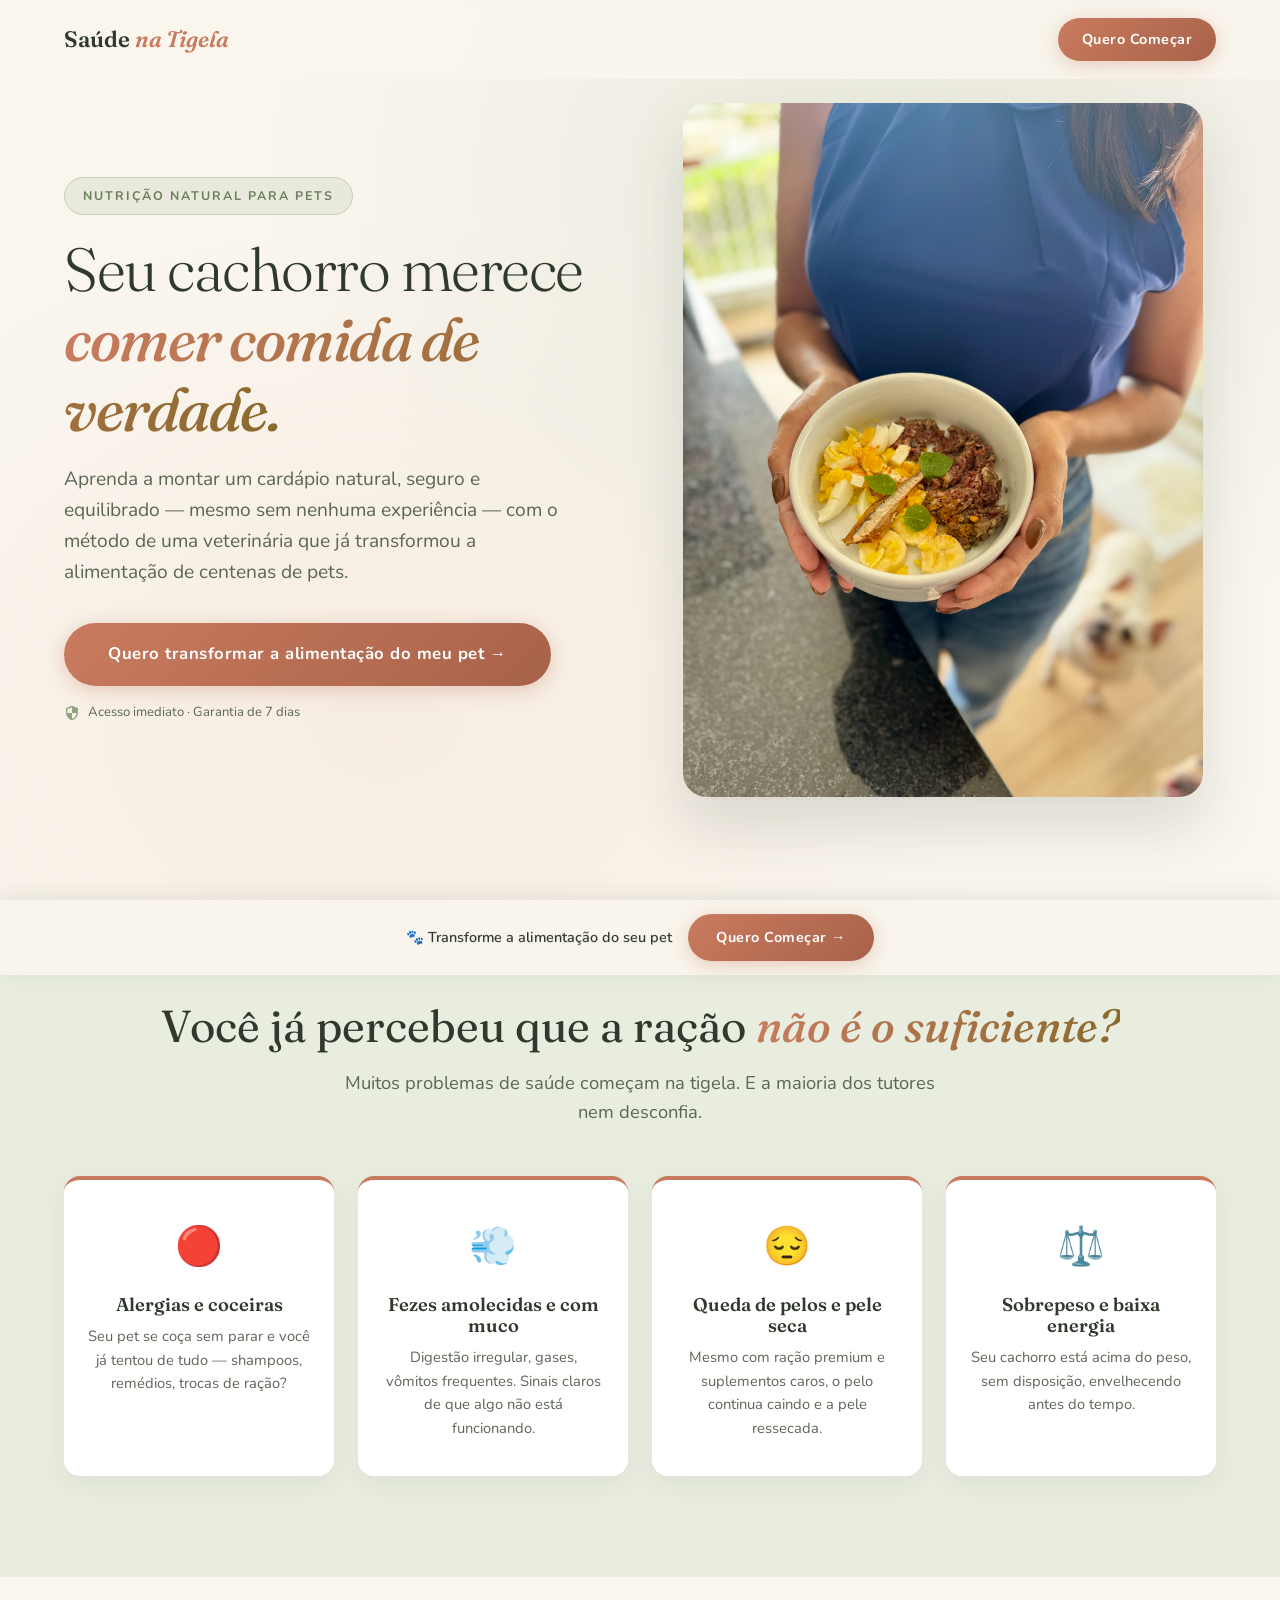
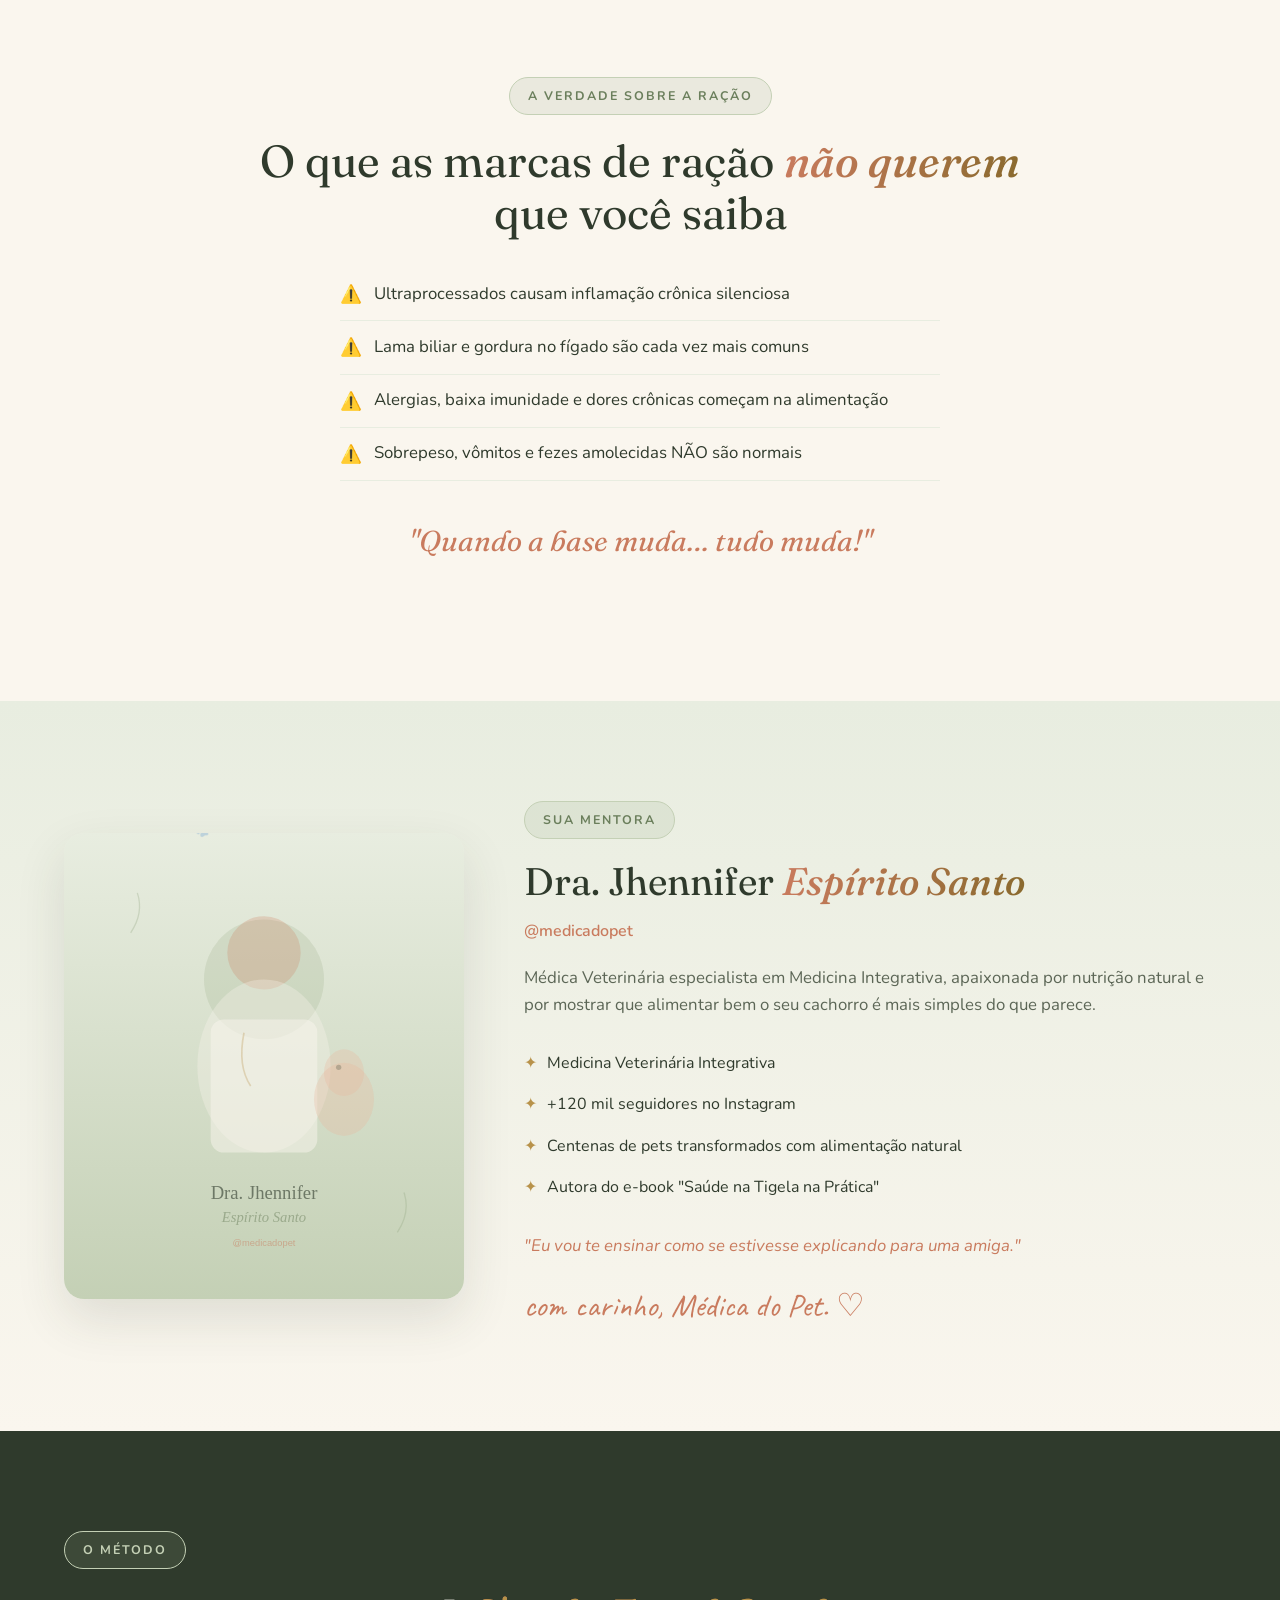
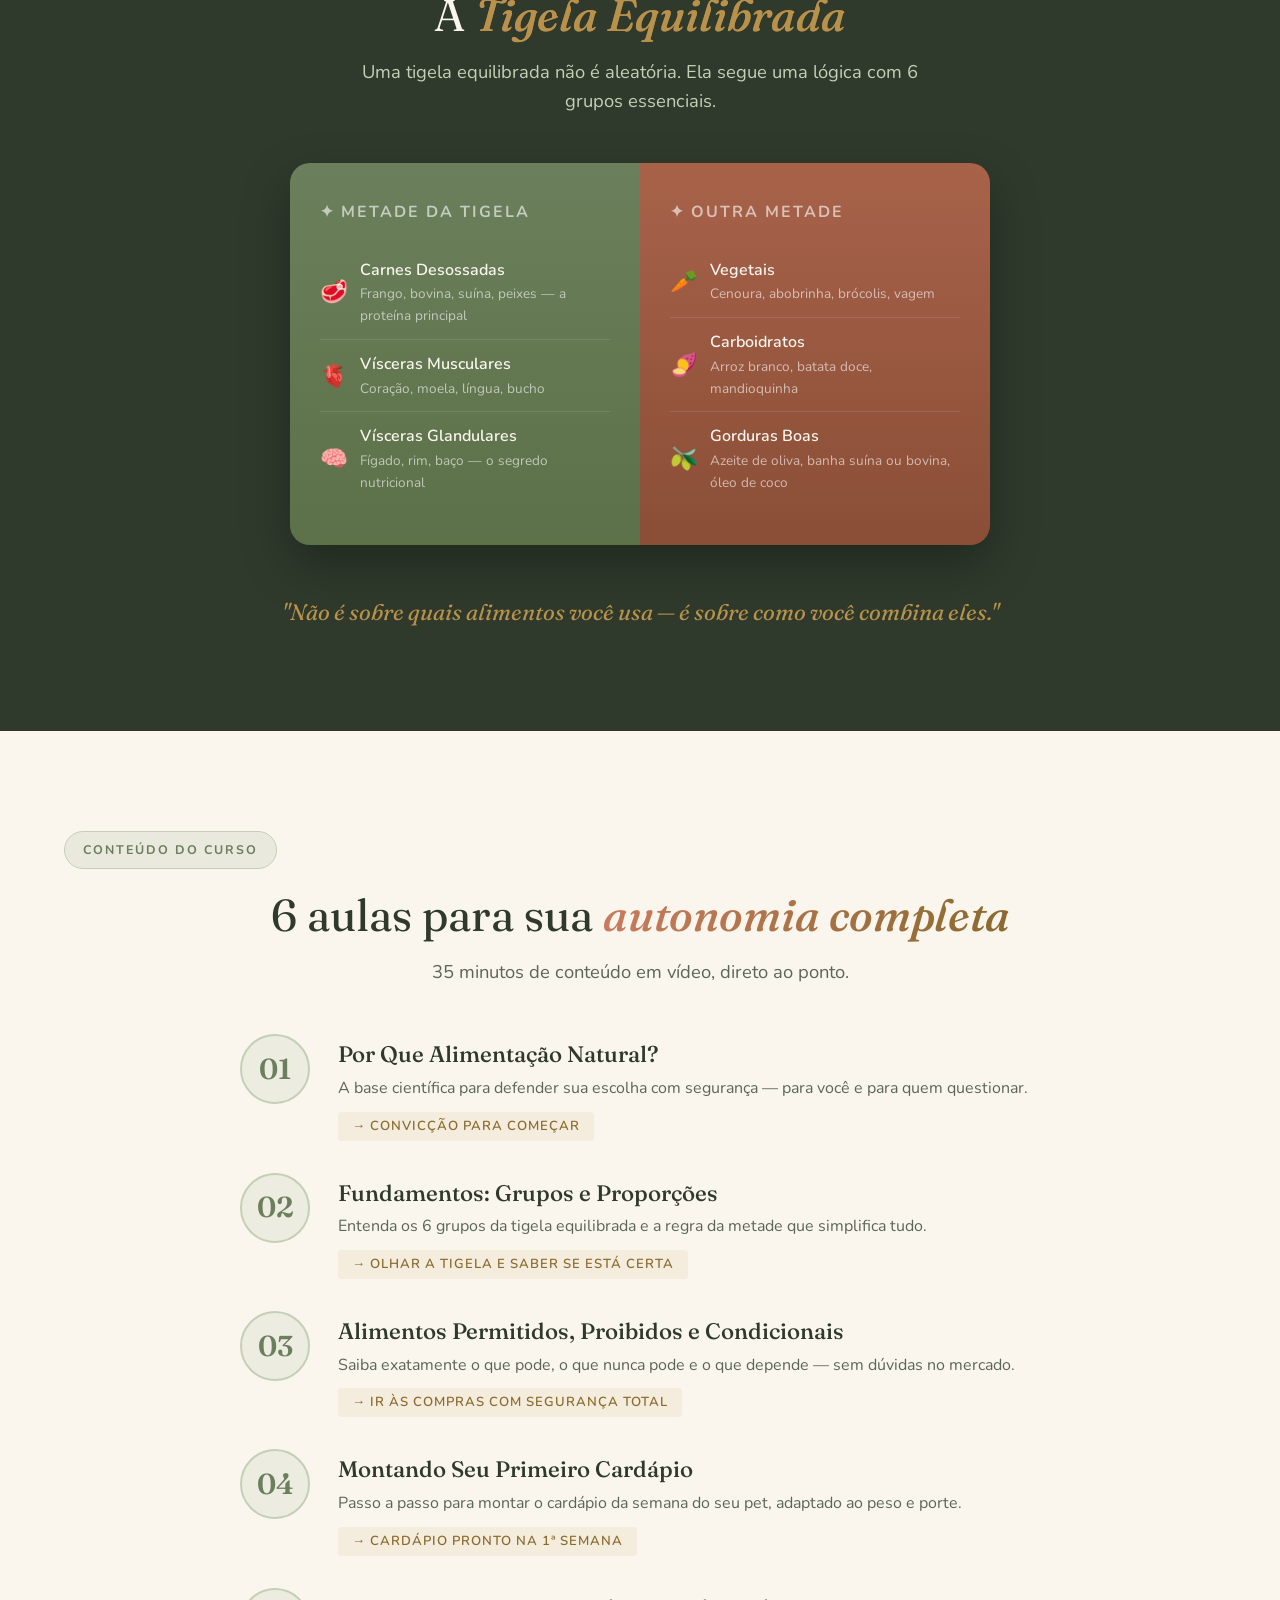
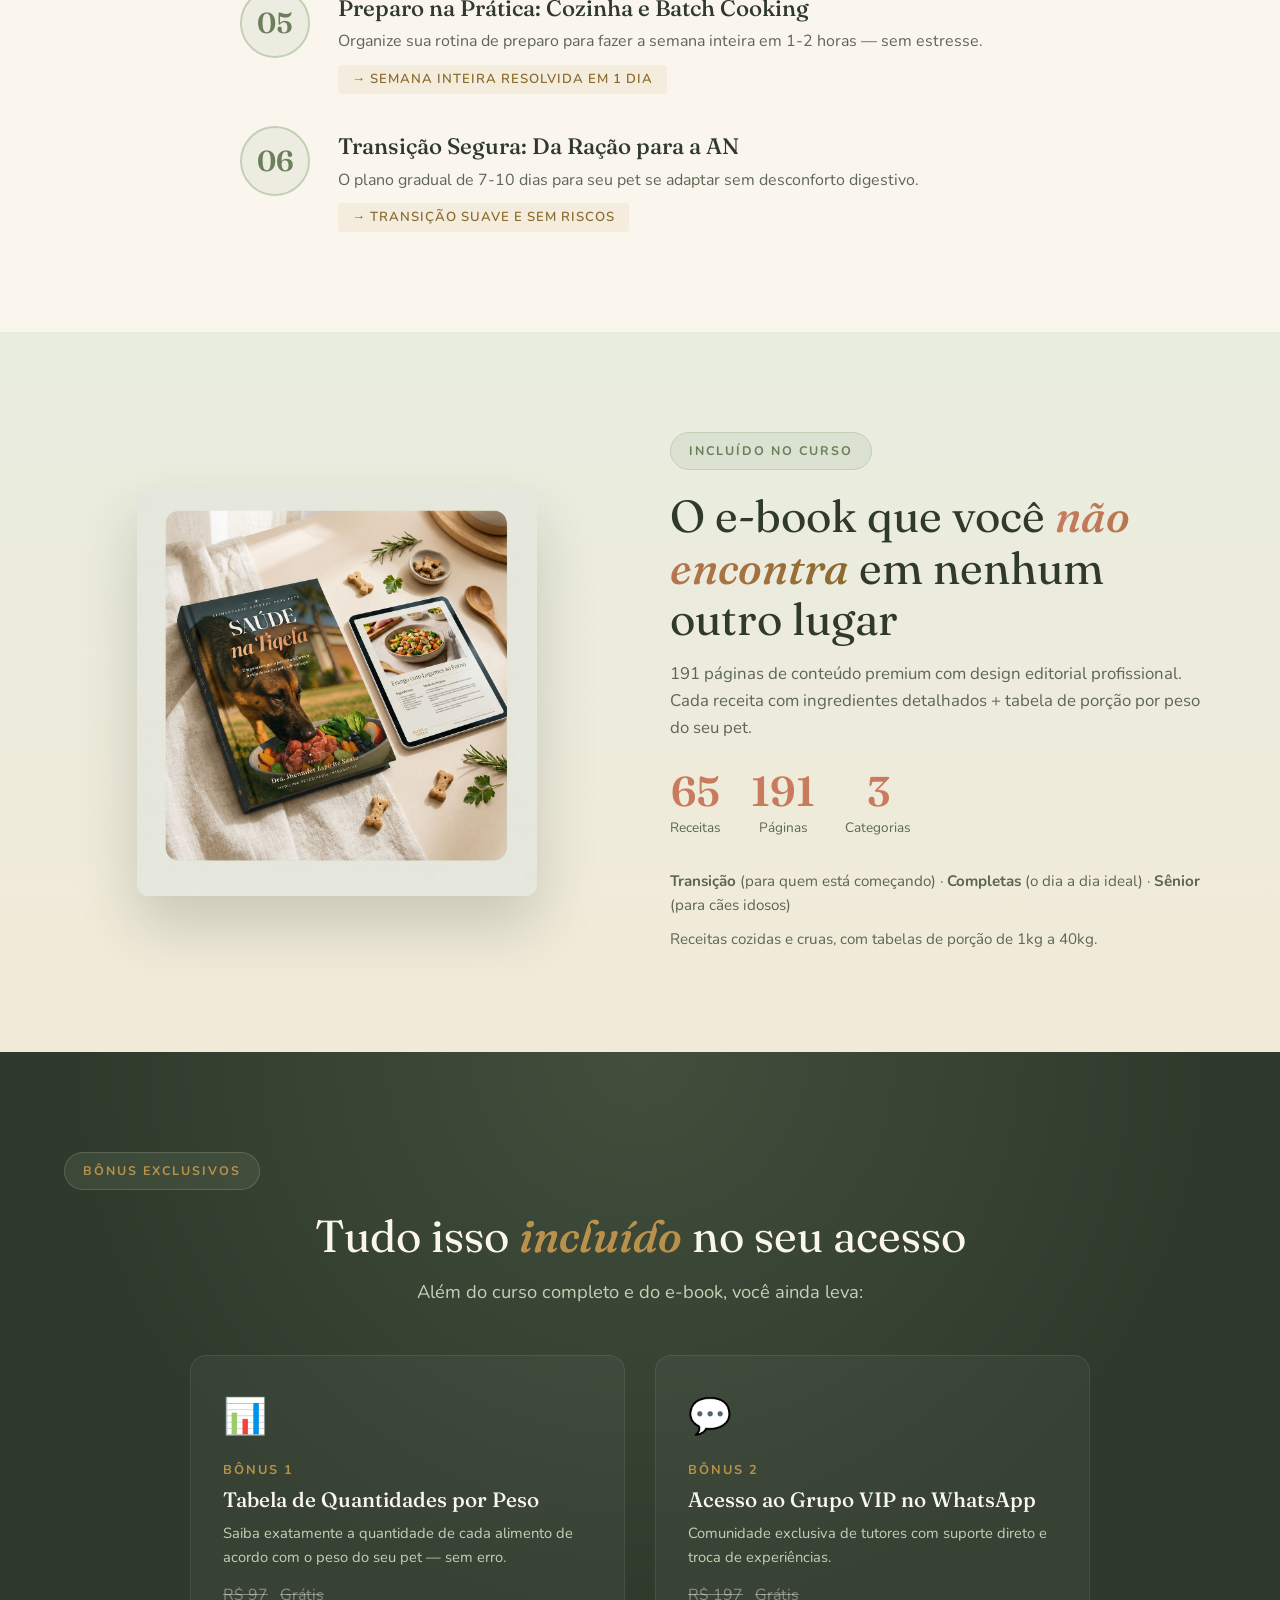
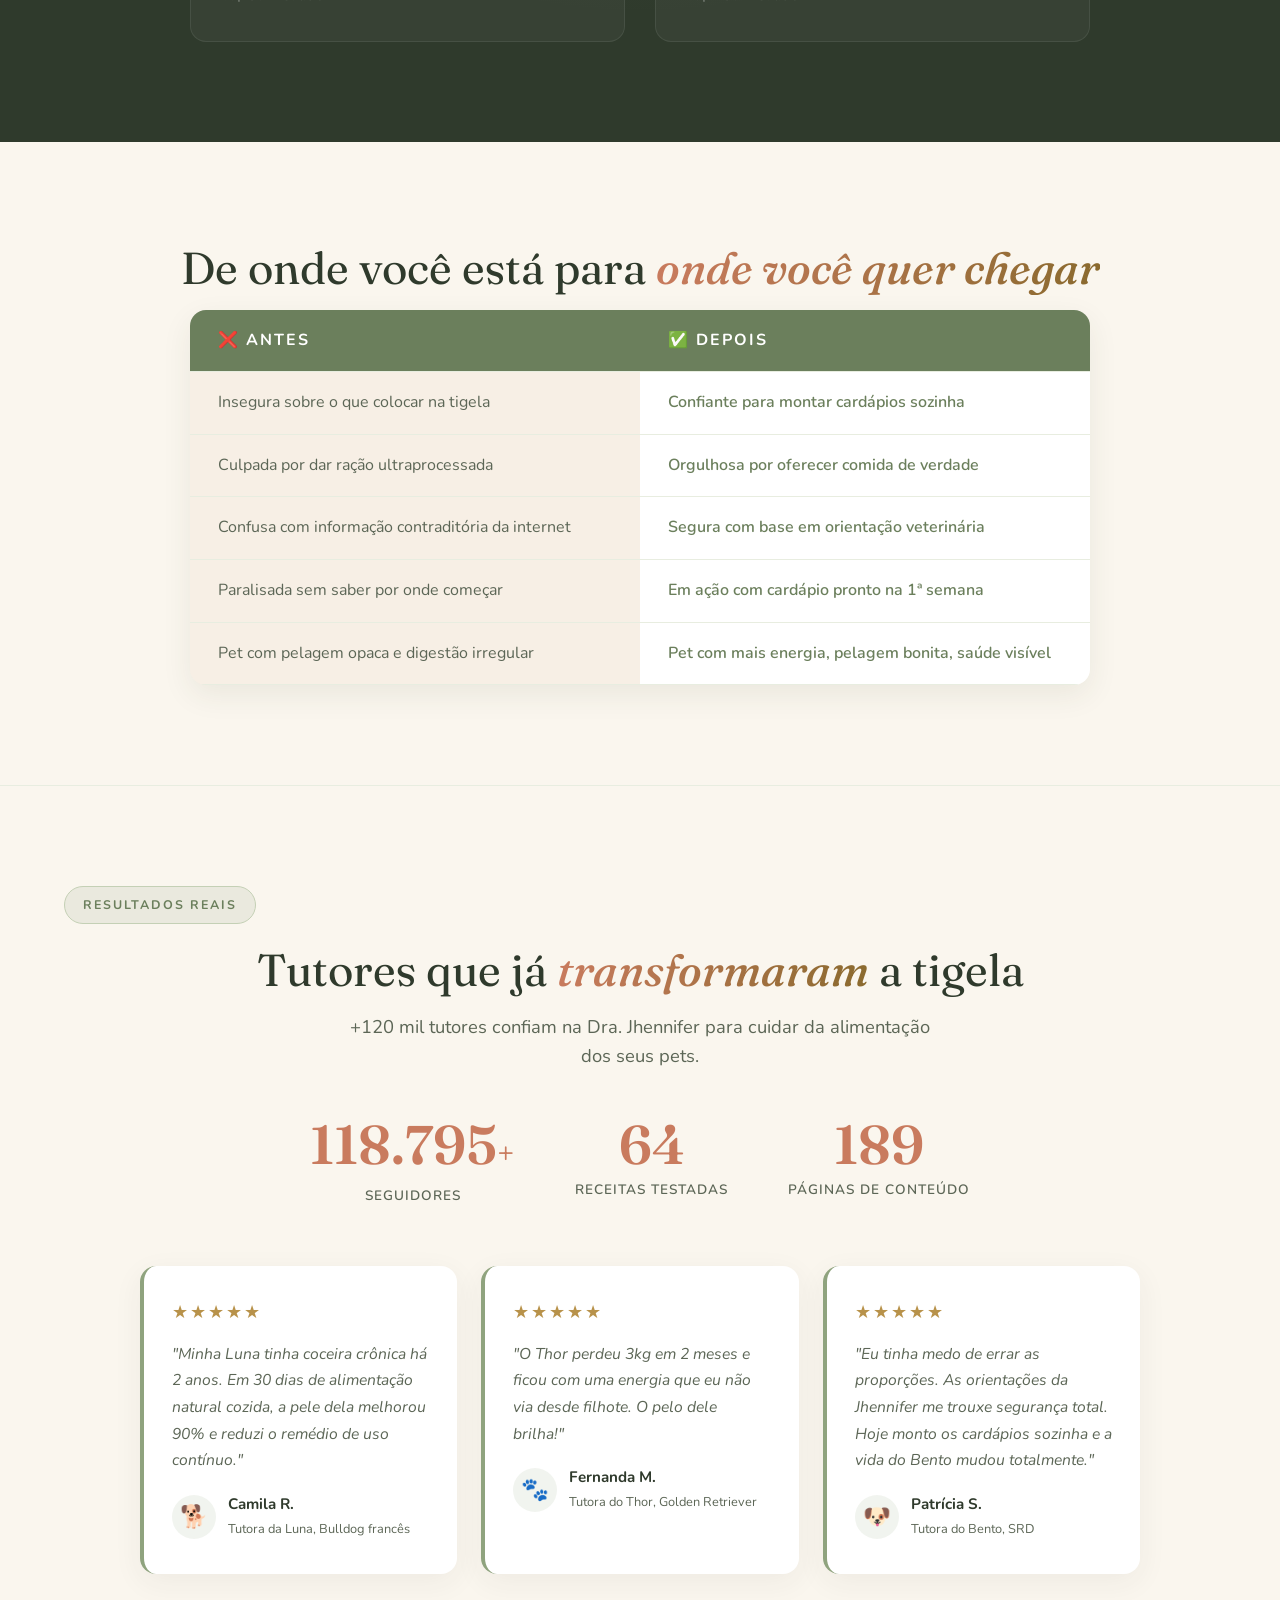
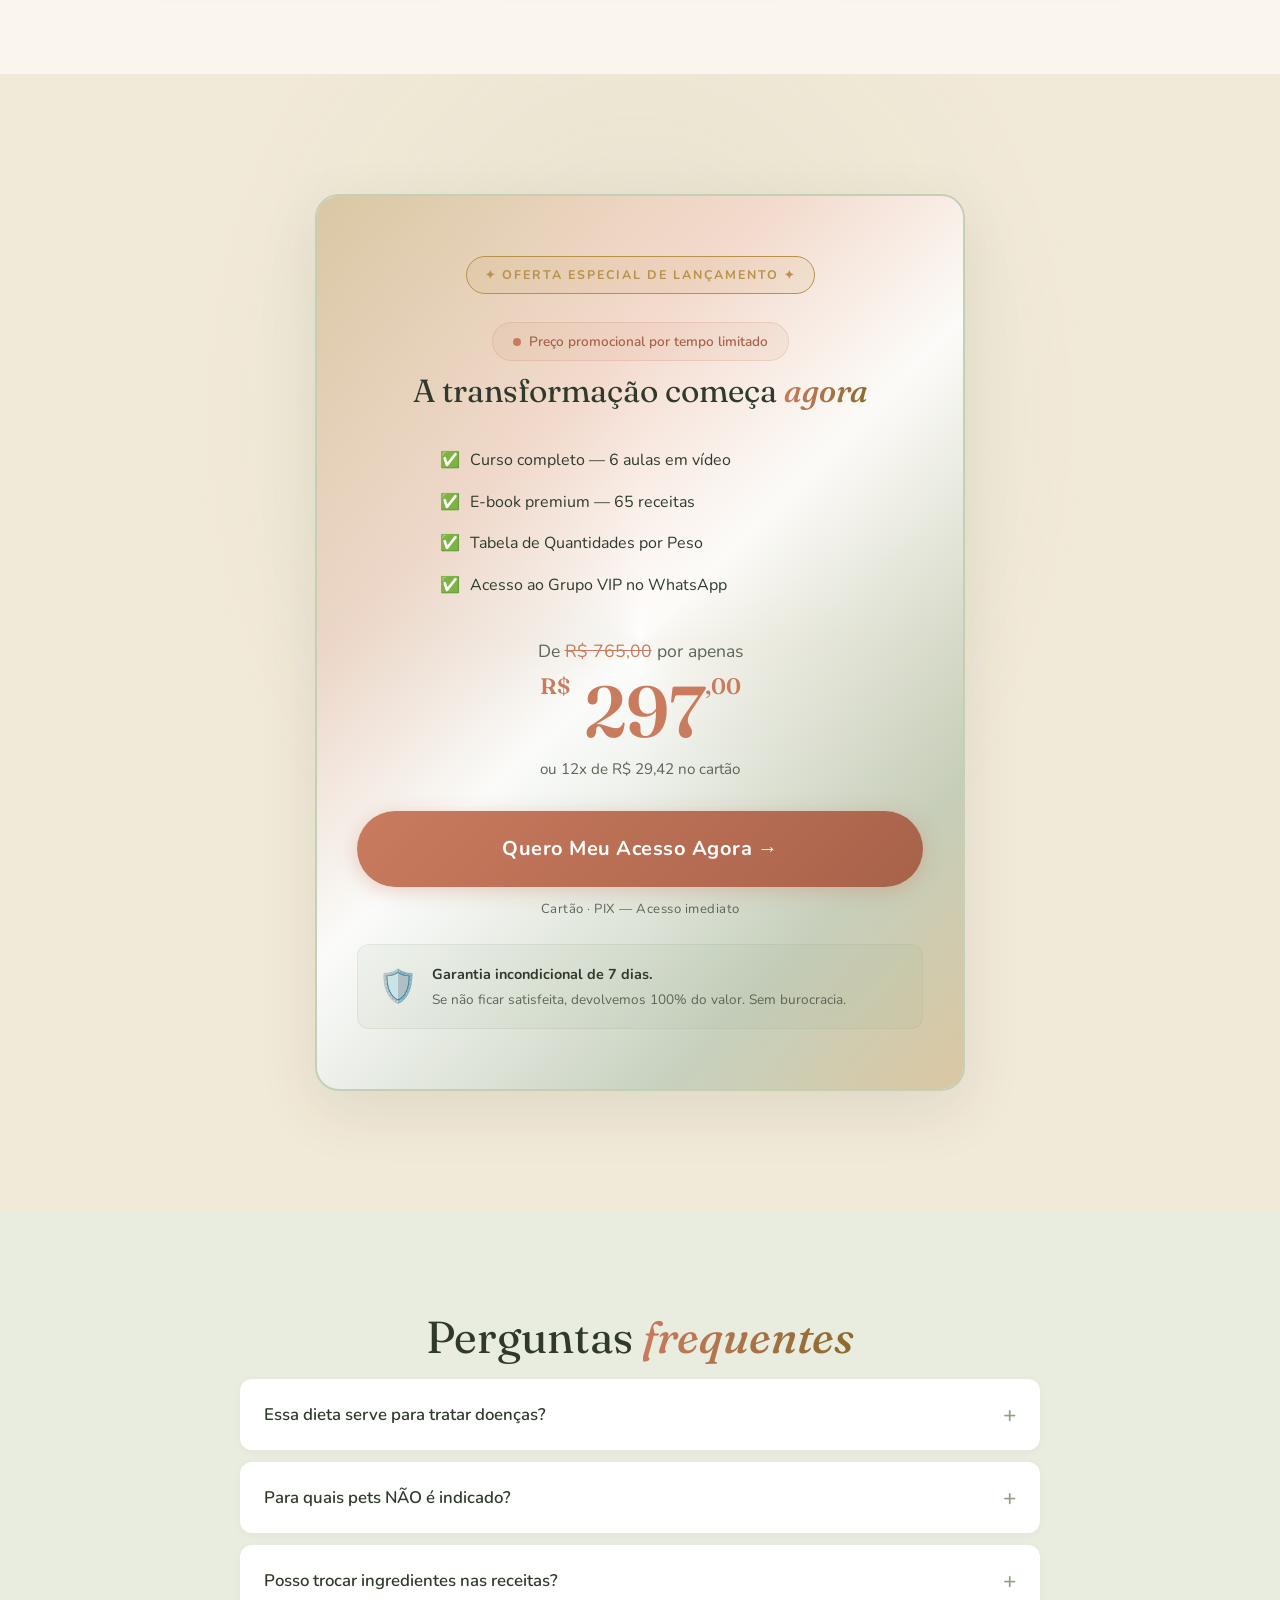
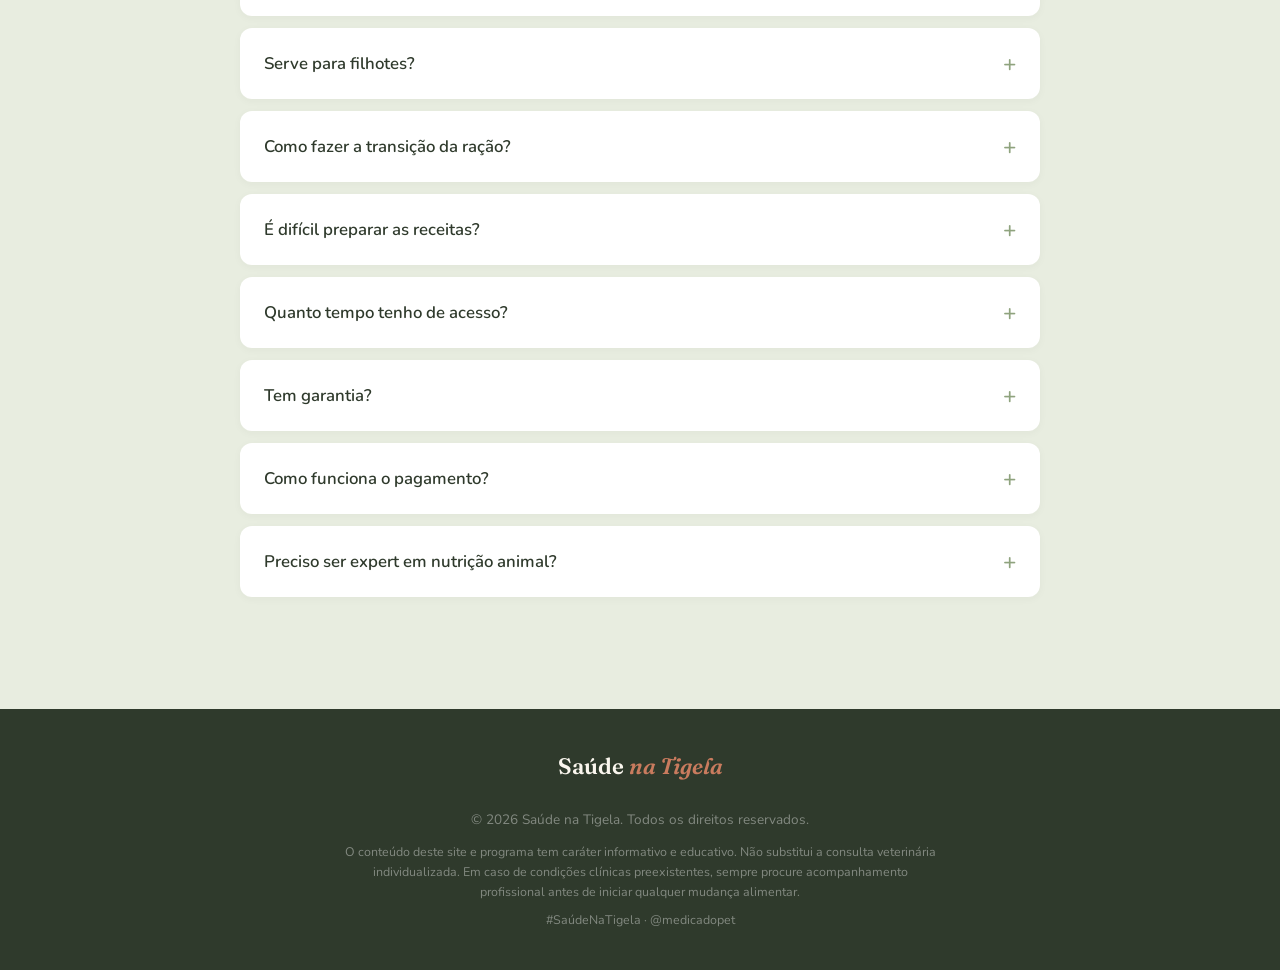
==== commit 92409267: "Correções finais na Landing Page" ====
--- a/index.html
+++ b/index.html
@@ -49,7 +49,7 @@
         <h1>Seu cachorro merece <span class="highlight-italic">comer comida de verdade.</span></h1>
         <p>Aprenda a montar um cardápio natural, seguro e equilibrado — mesmo sem nenhuma experiência — com o método de uma veterinária que já transformou a alimentação de centenas de pets.</p>
         <div class="hero-action">
-          <a href="https://pay.kiwify.com.br/NAkqSP6" target="_blank" rel="noopener" class="btn cta-checkout">Quero Transformar a Alimentação →</a>
+          <a href="https://pay.kiwify.com.br/NAkqSP6" target="_blank" rel="noopener" class="btn cta-checkout">Quero transformar a alimentação do meu pet →</a>
         </div>
         <div class="secure-badge">
           <svg viewBox="0 0 24 24"><path d="M12 1L3 5v6c0 5.55 3.84 10.74 9 12 5.16-1.26 9-6.45 9-12V5l-9-4zm0 10.99h7c-.53 4.12-3.28 7.79-7 8.94V12H5V6.3l7-3.11v8.8z"/></svg>
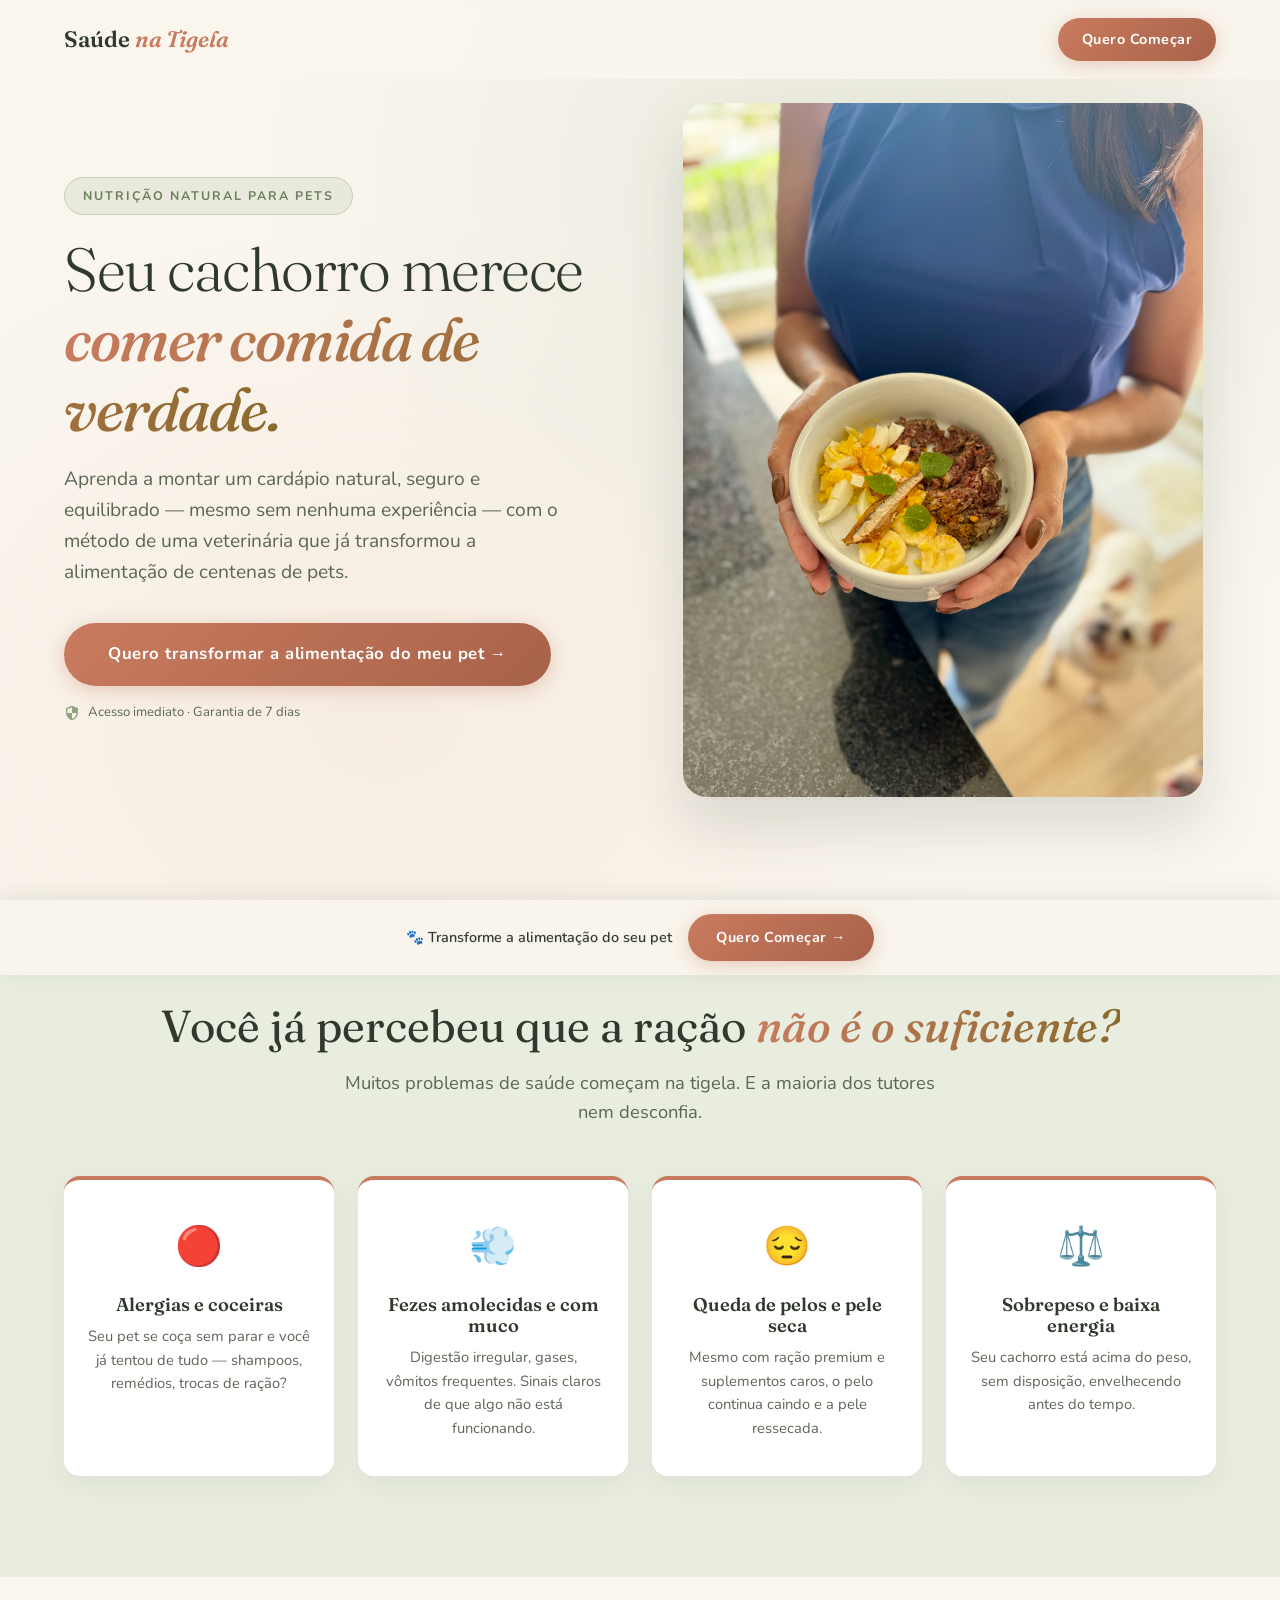
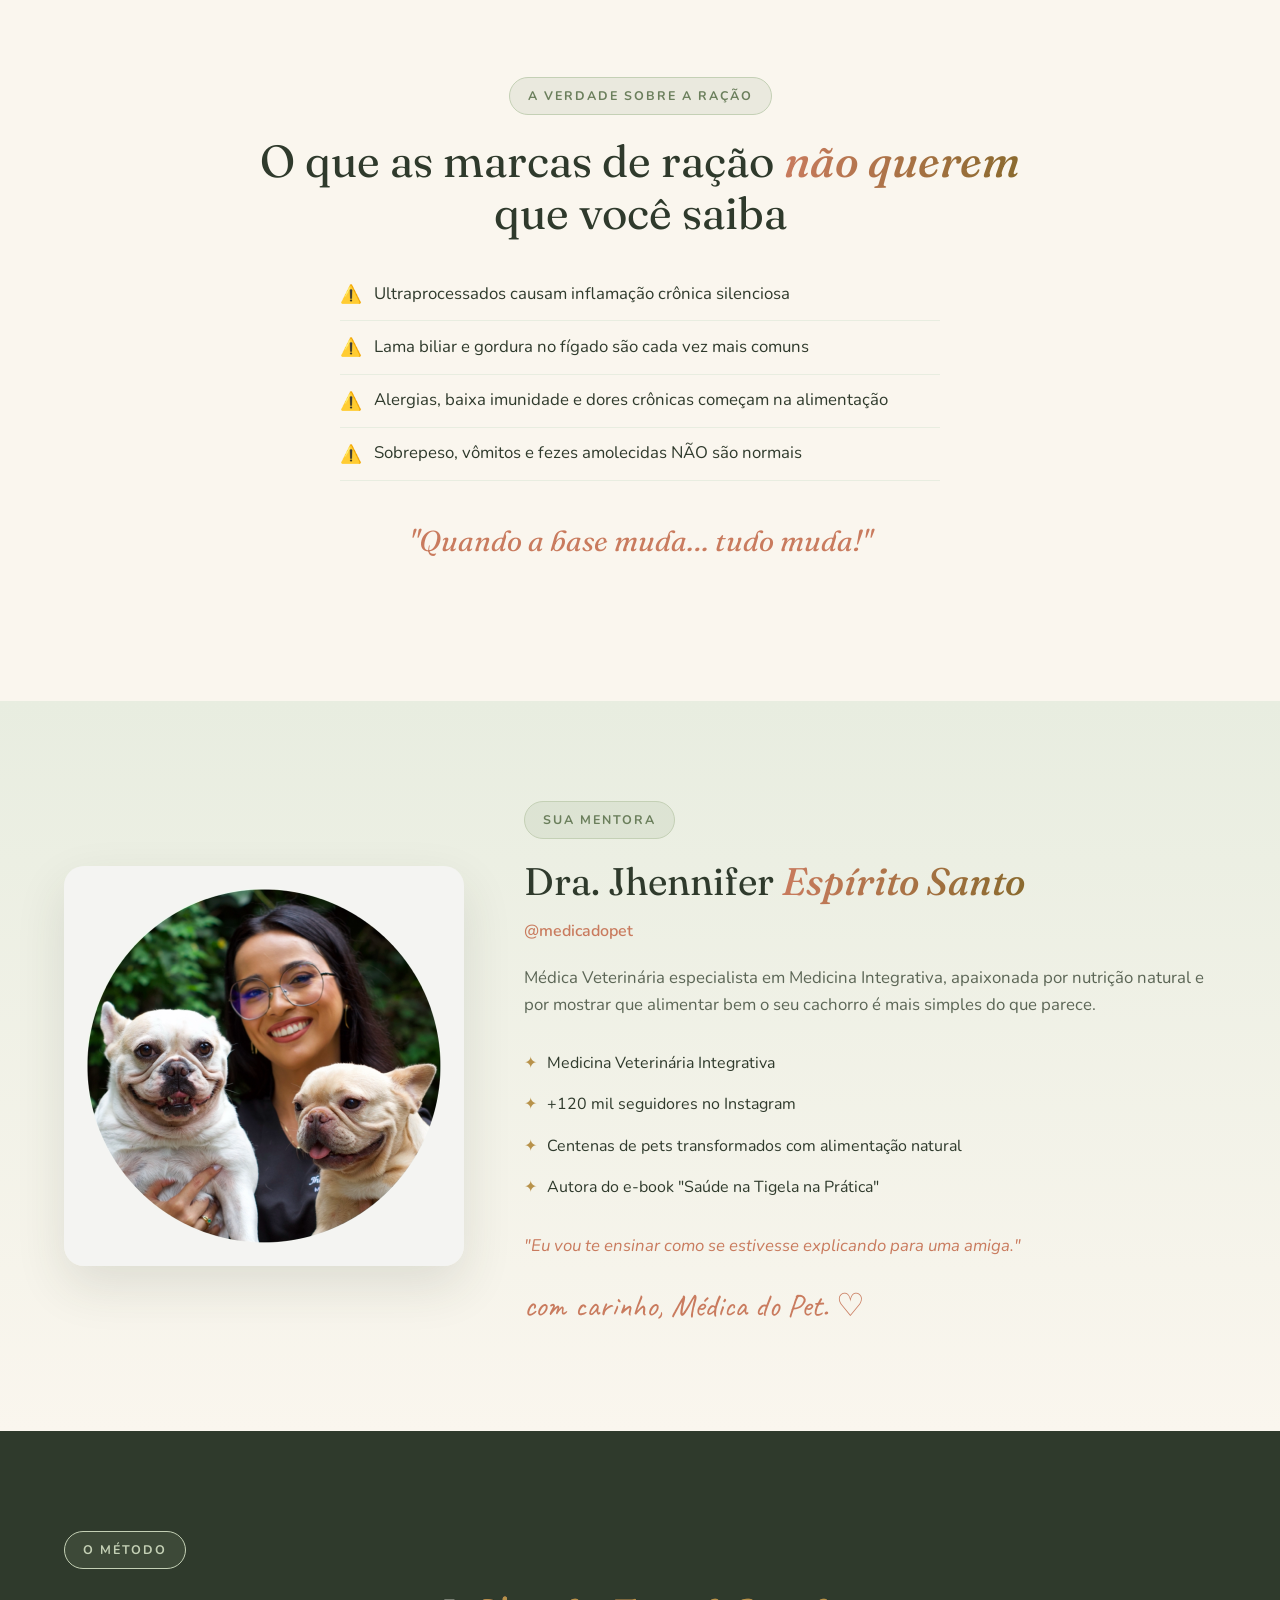
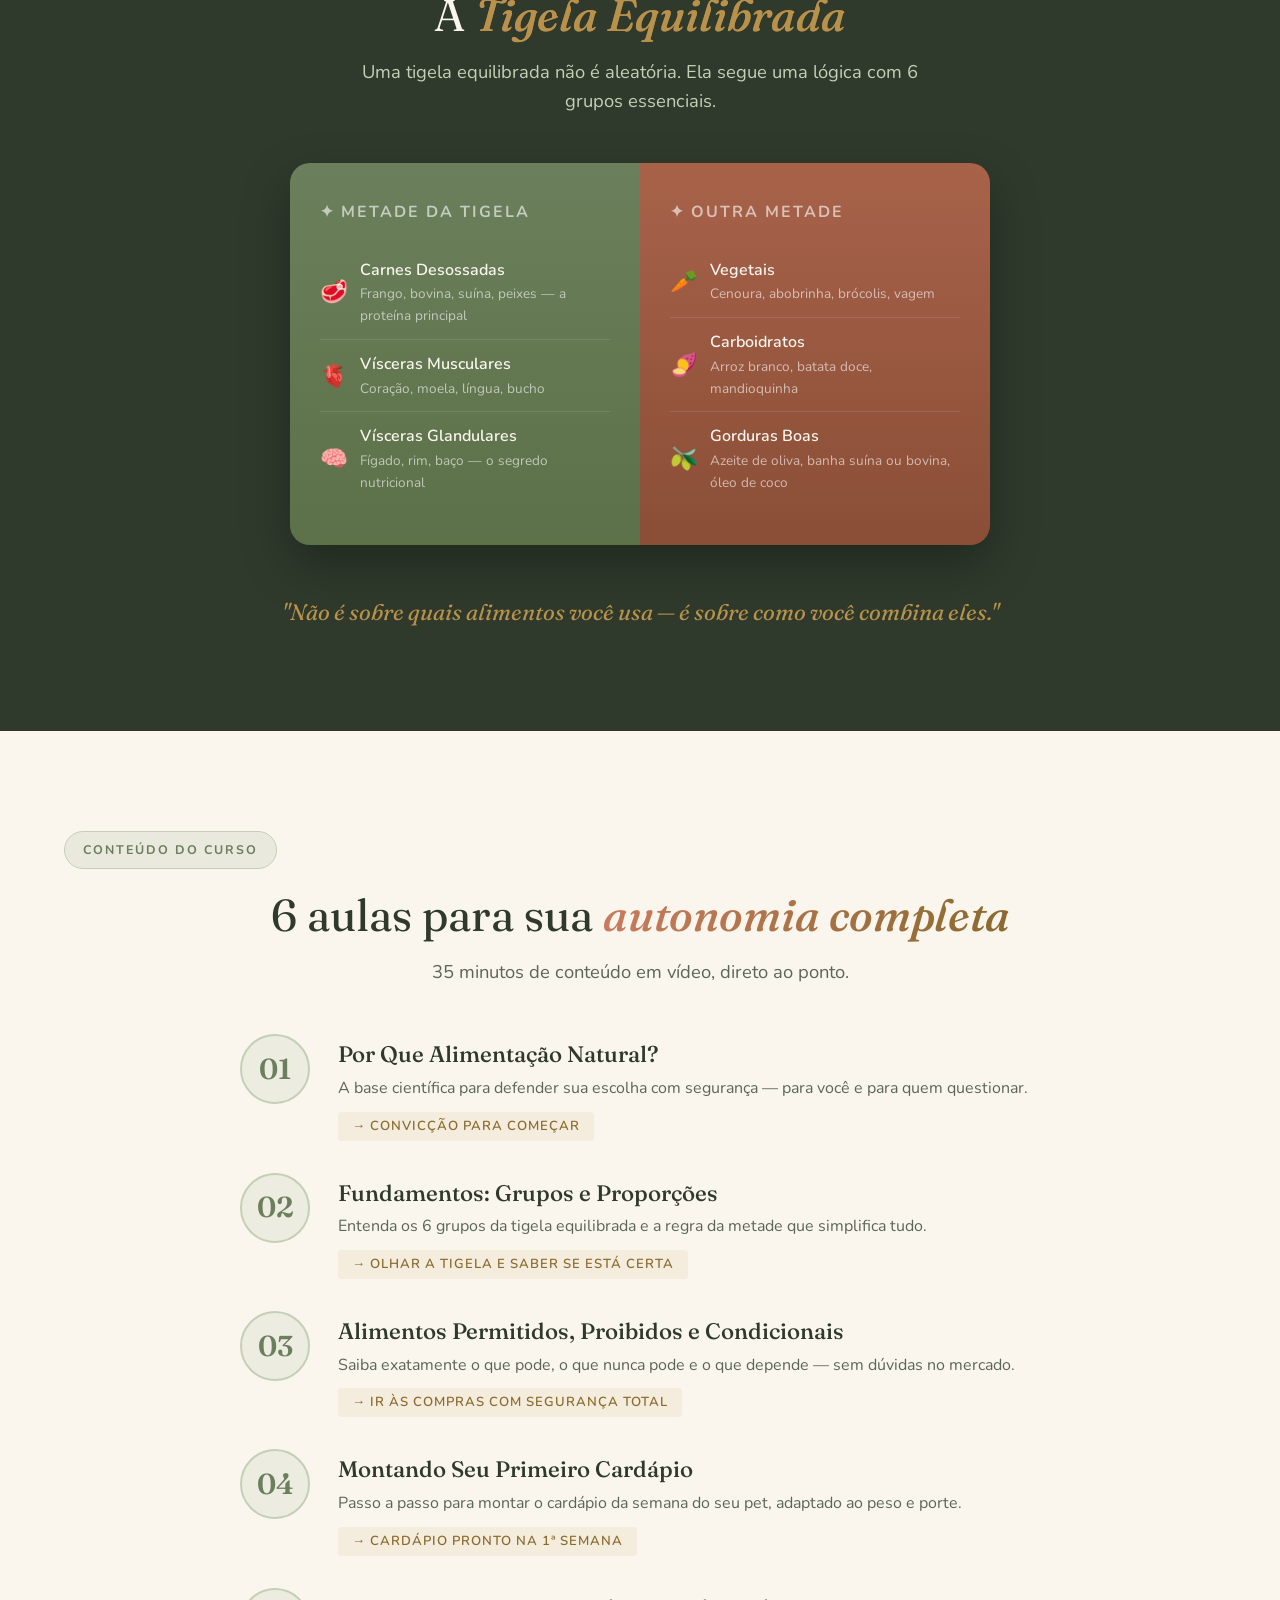
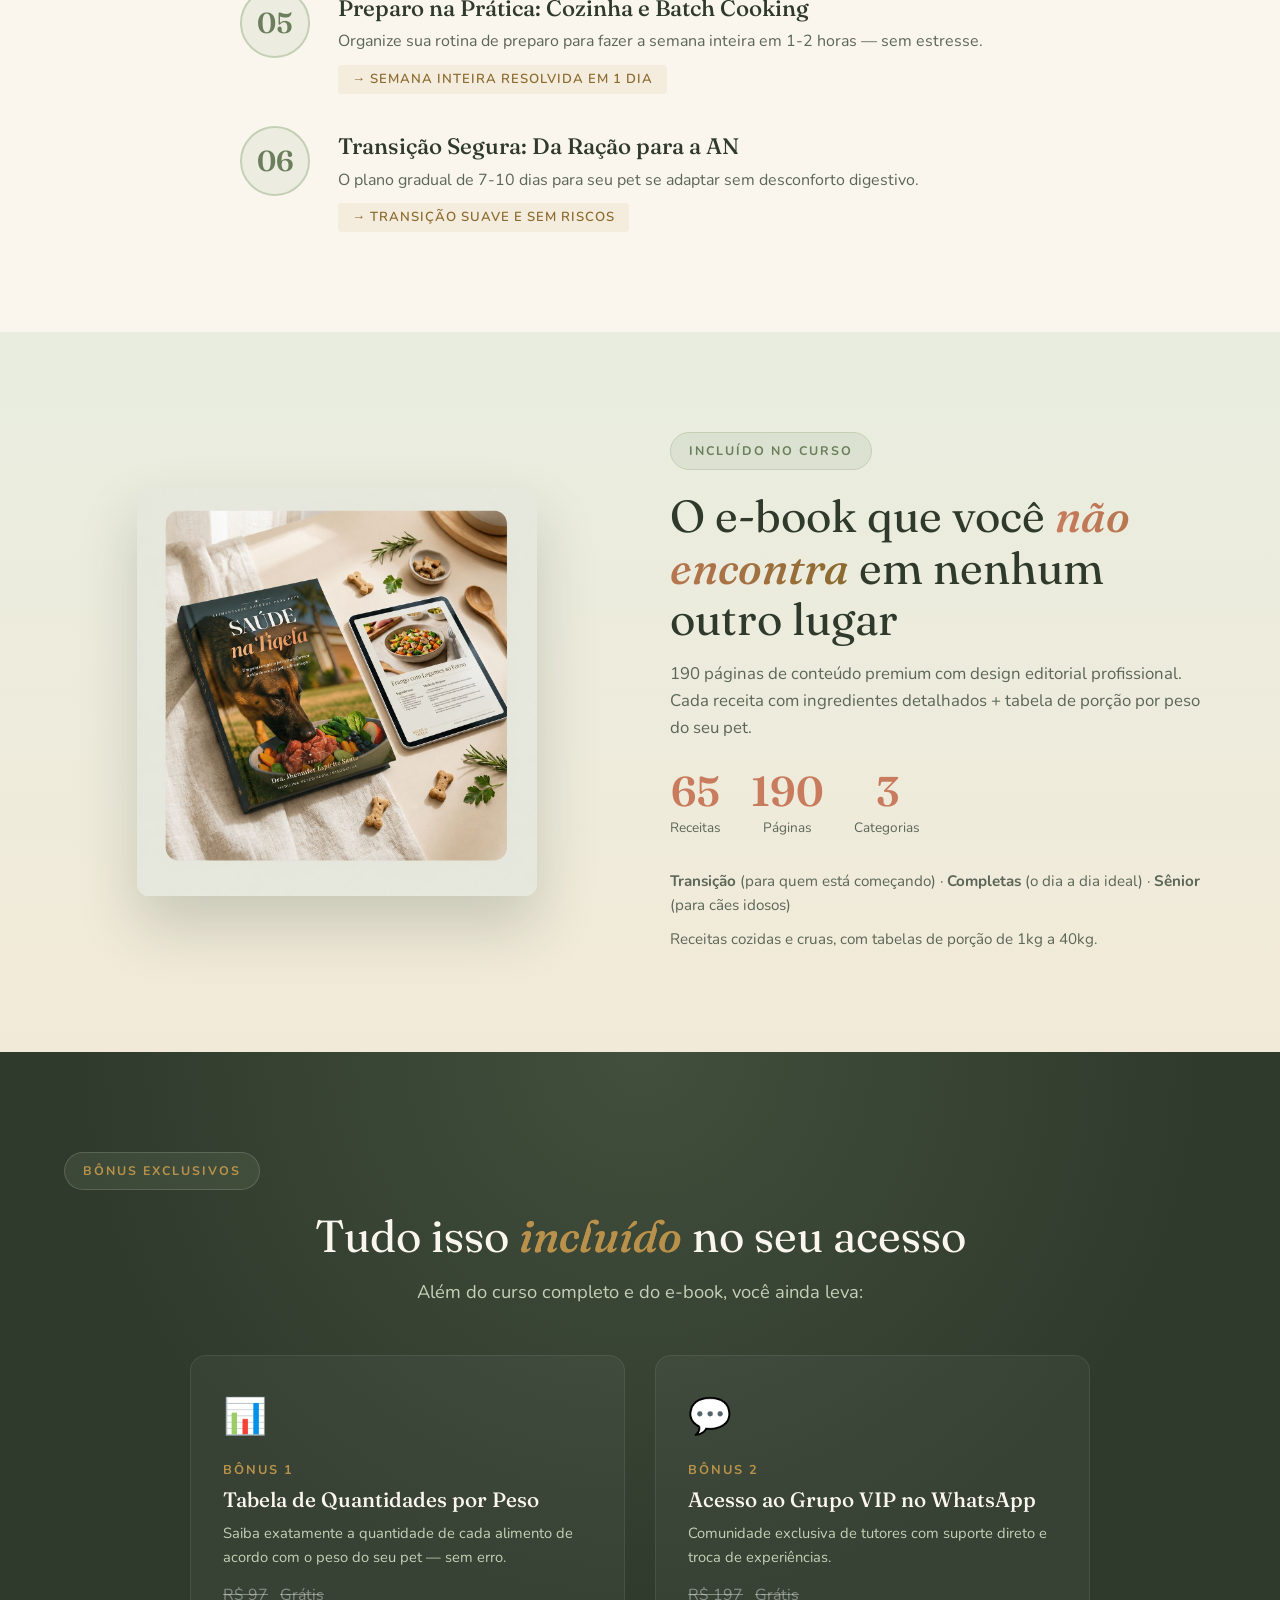
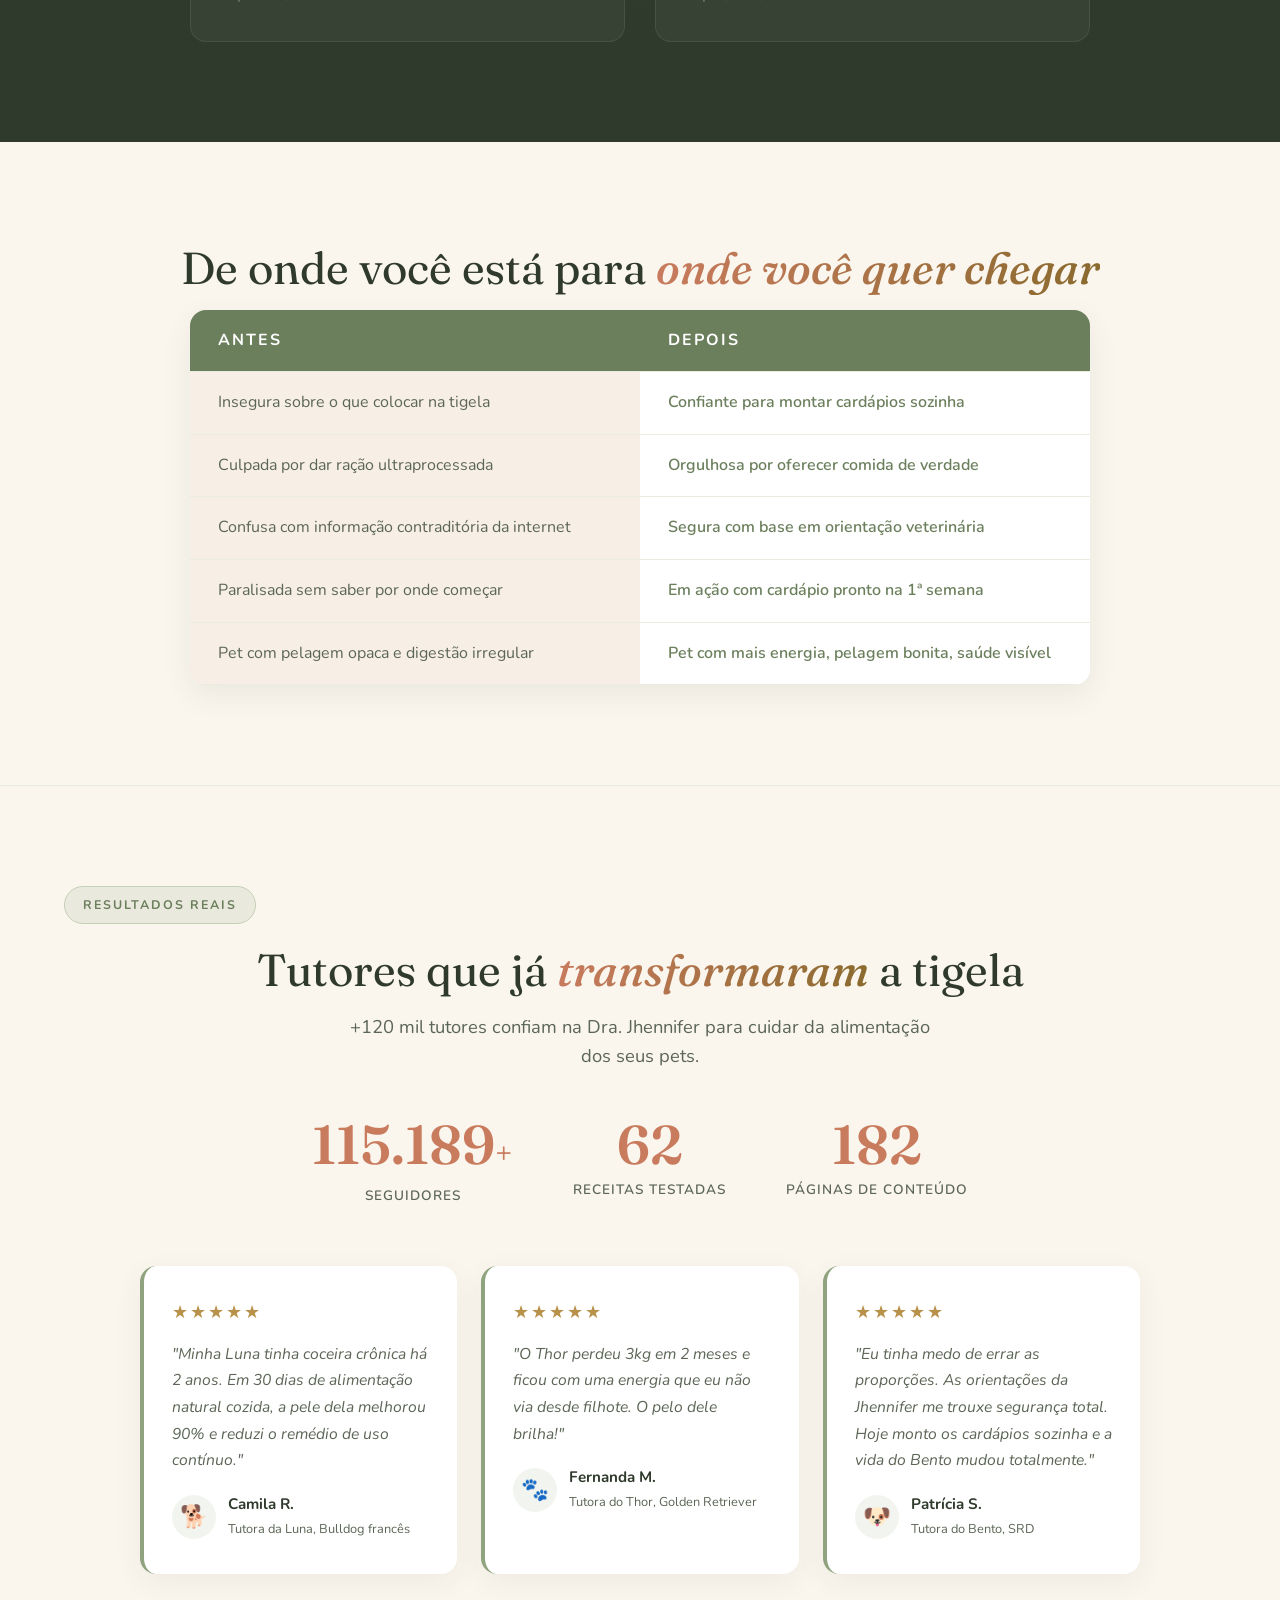
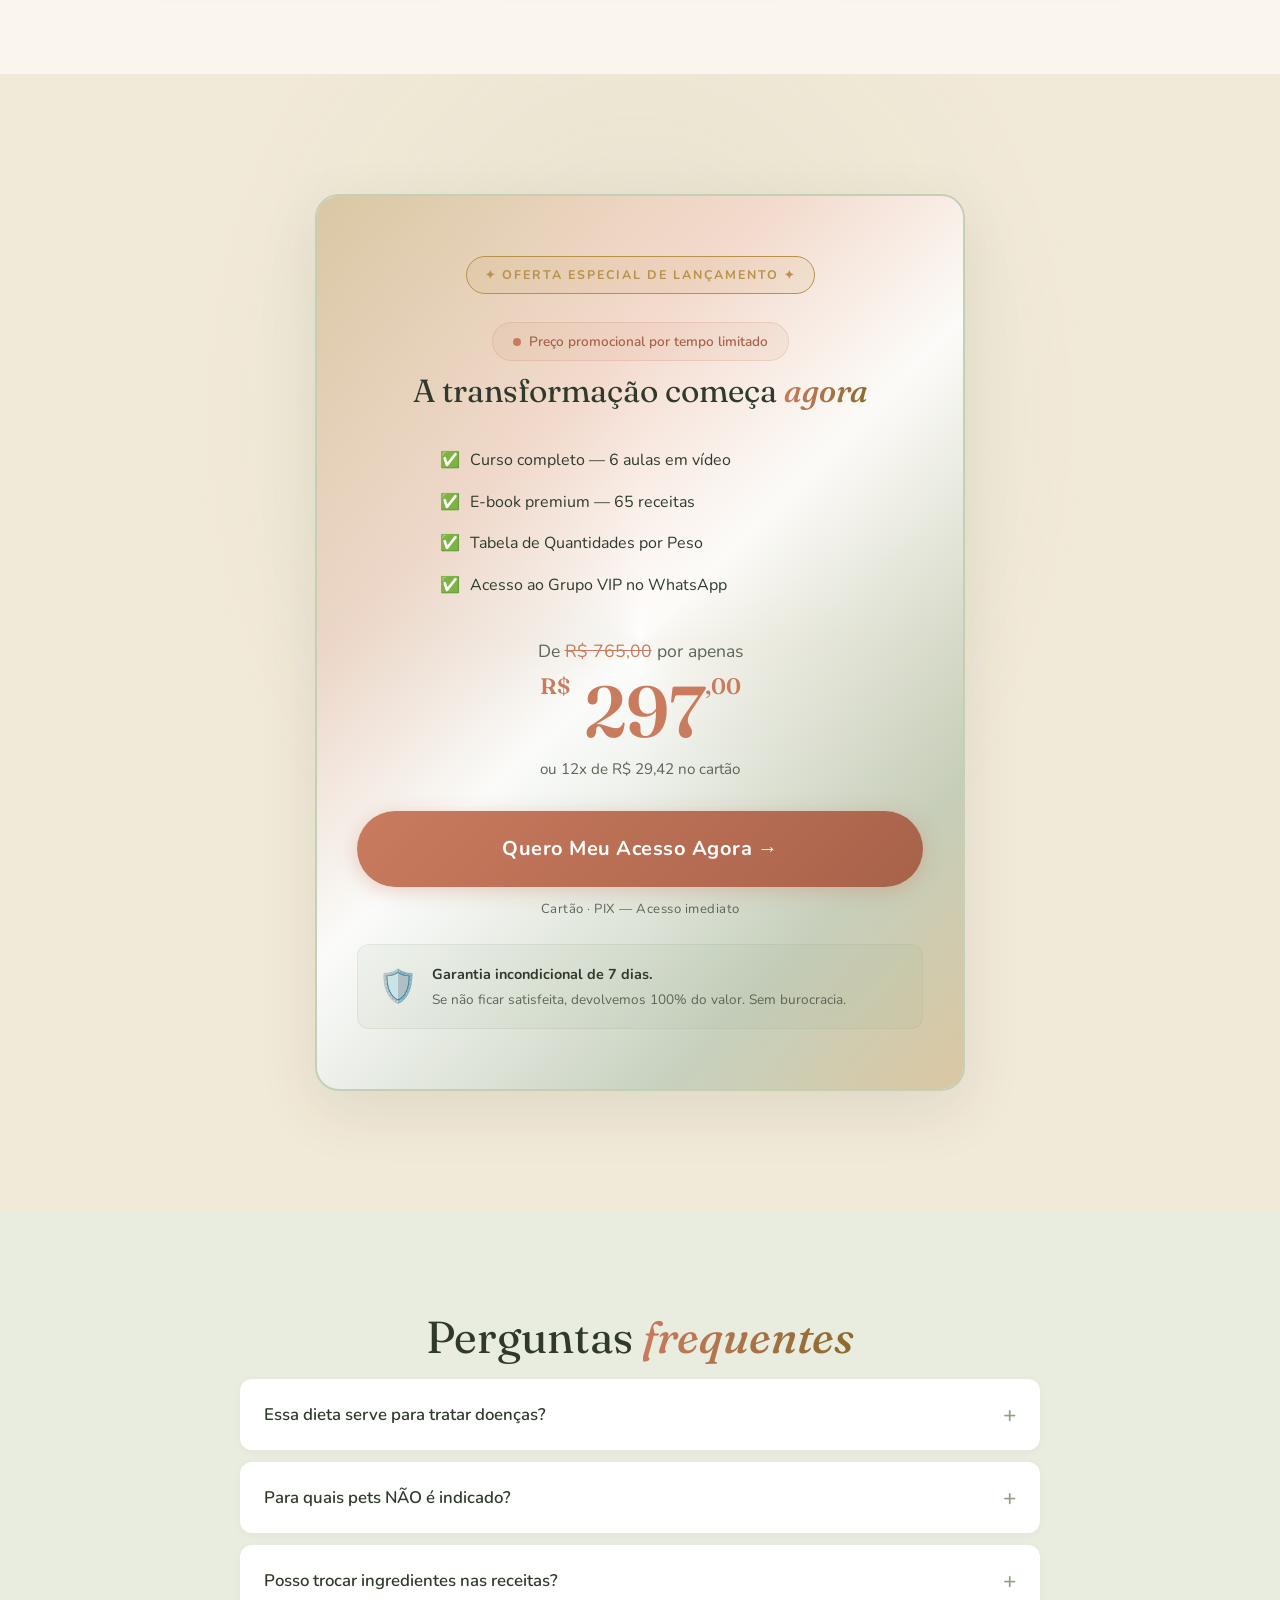
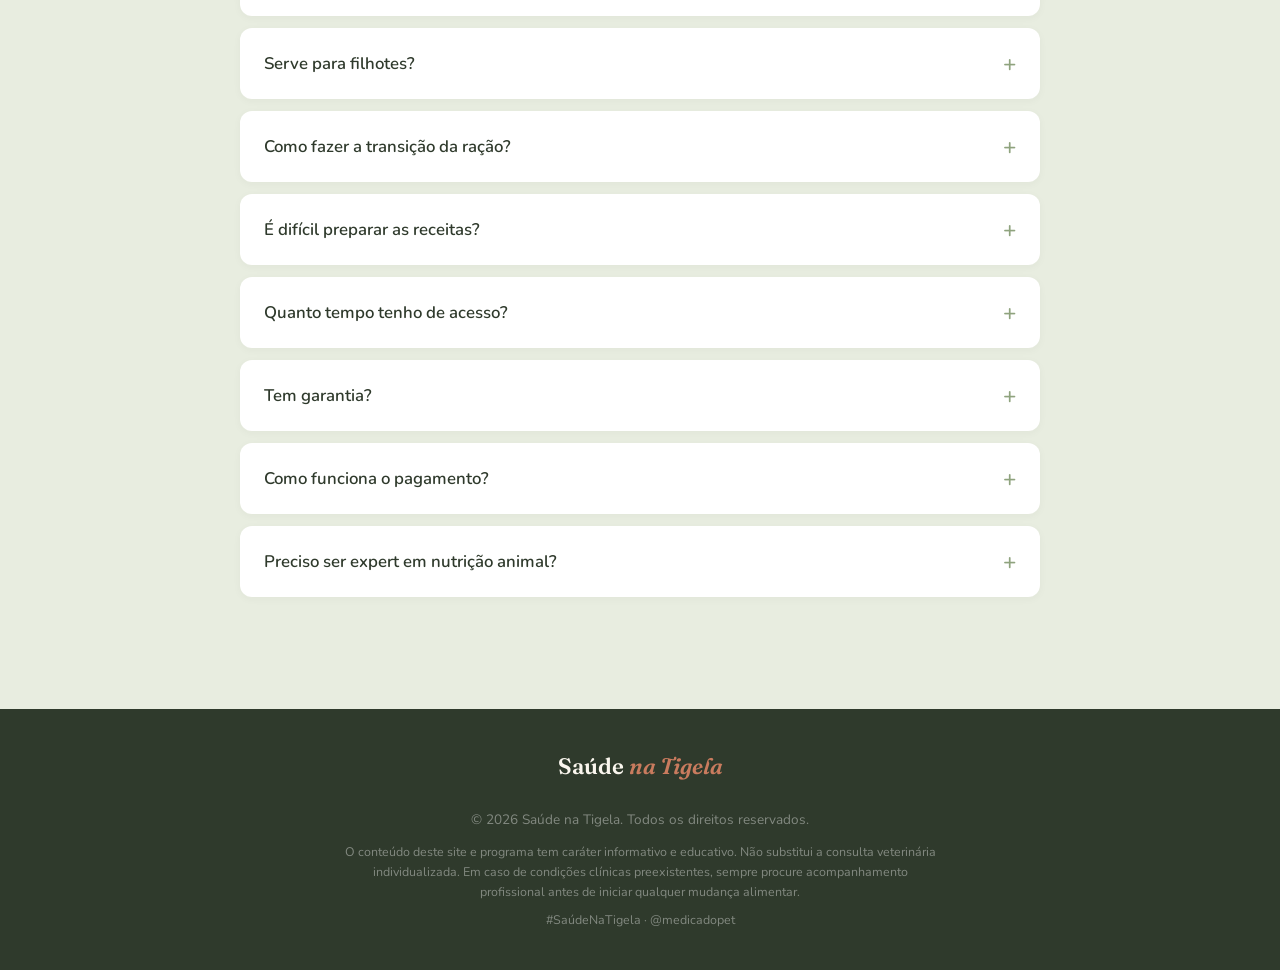
==== commit 01074853: "Corrige 191→190 páginas e remove emojis da tabela transformação" ====
--- a/index.html
+++ b/index.html
@@ -245,7 +245,7 @@
       <div class="reveal delay-2">
         <div class="badge">Incluído no curso</div>
         <h2 class="section-title" style="text-align:left;">O e-book que você <span class="highlight-italic">não encontra</span> em nenhum outro lugar</h2>
-        <p style="color:var(--ink-soft); font-size:1.05rem; margin-bottom:20px;">191 páginas de conteúdo premium com design editorial profissional. Cada receita com ingredientes detalhados + tabela de porção por peso do seu pet.</p>
+        <p style="color:var(--ink-soft); font-size:1.05rem; margin-bottom:20px;">190 páginas de conteúdo premium com design editorial profissional. Cada receita com ingredientes detalhados + tabela de porção por peso do seu pet.</p>
 
         <div class="ebook-stats">
           <div class="stat">
@@ -253,7 +253,7 @@
             <div class="stat-label">Receitas</div>
           </div>
           <div class="stat">
-            <div class="stat-number">191</div>
+            <div class="stat-number">190</div>
             <div class="stat-label">Páginas</div>
           </div>
           <div class="stat">
@@ -300,8 +300,8 @@
       <h2 class="section-title reveal">De onde você está para <span class="highlight-italic">onde você quer chegar</span></h2>
       <div class="transform-table reveal delay-1">
         <div class="transform-row header">
-          <div class="transform-cell">❌ Antes</div>
-          <div class="transform-cell">✅ Depois</div>
+          <div class="transform-cell">Antes</div>
+          <div class="transform-cell">Depois</div>
         </div>
         <div class="transform-row">
           <div class="transform-cell">Insegura sobre o que colocar na tigela</div>
@@ -344,7 +344,7 @@
           <span class="counter-label">Receitas Testadas</span>
         </div>
         <div class="counter-item">
-          <span class="counter-number" data-target="191">0</span>
+          <span class="counter-number" data-target="190">0</span>
           <span class="counter-label">Páginas de Conteúdo</span>
         </div>
       </div>
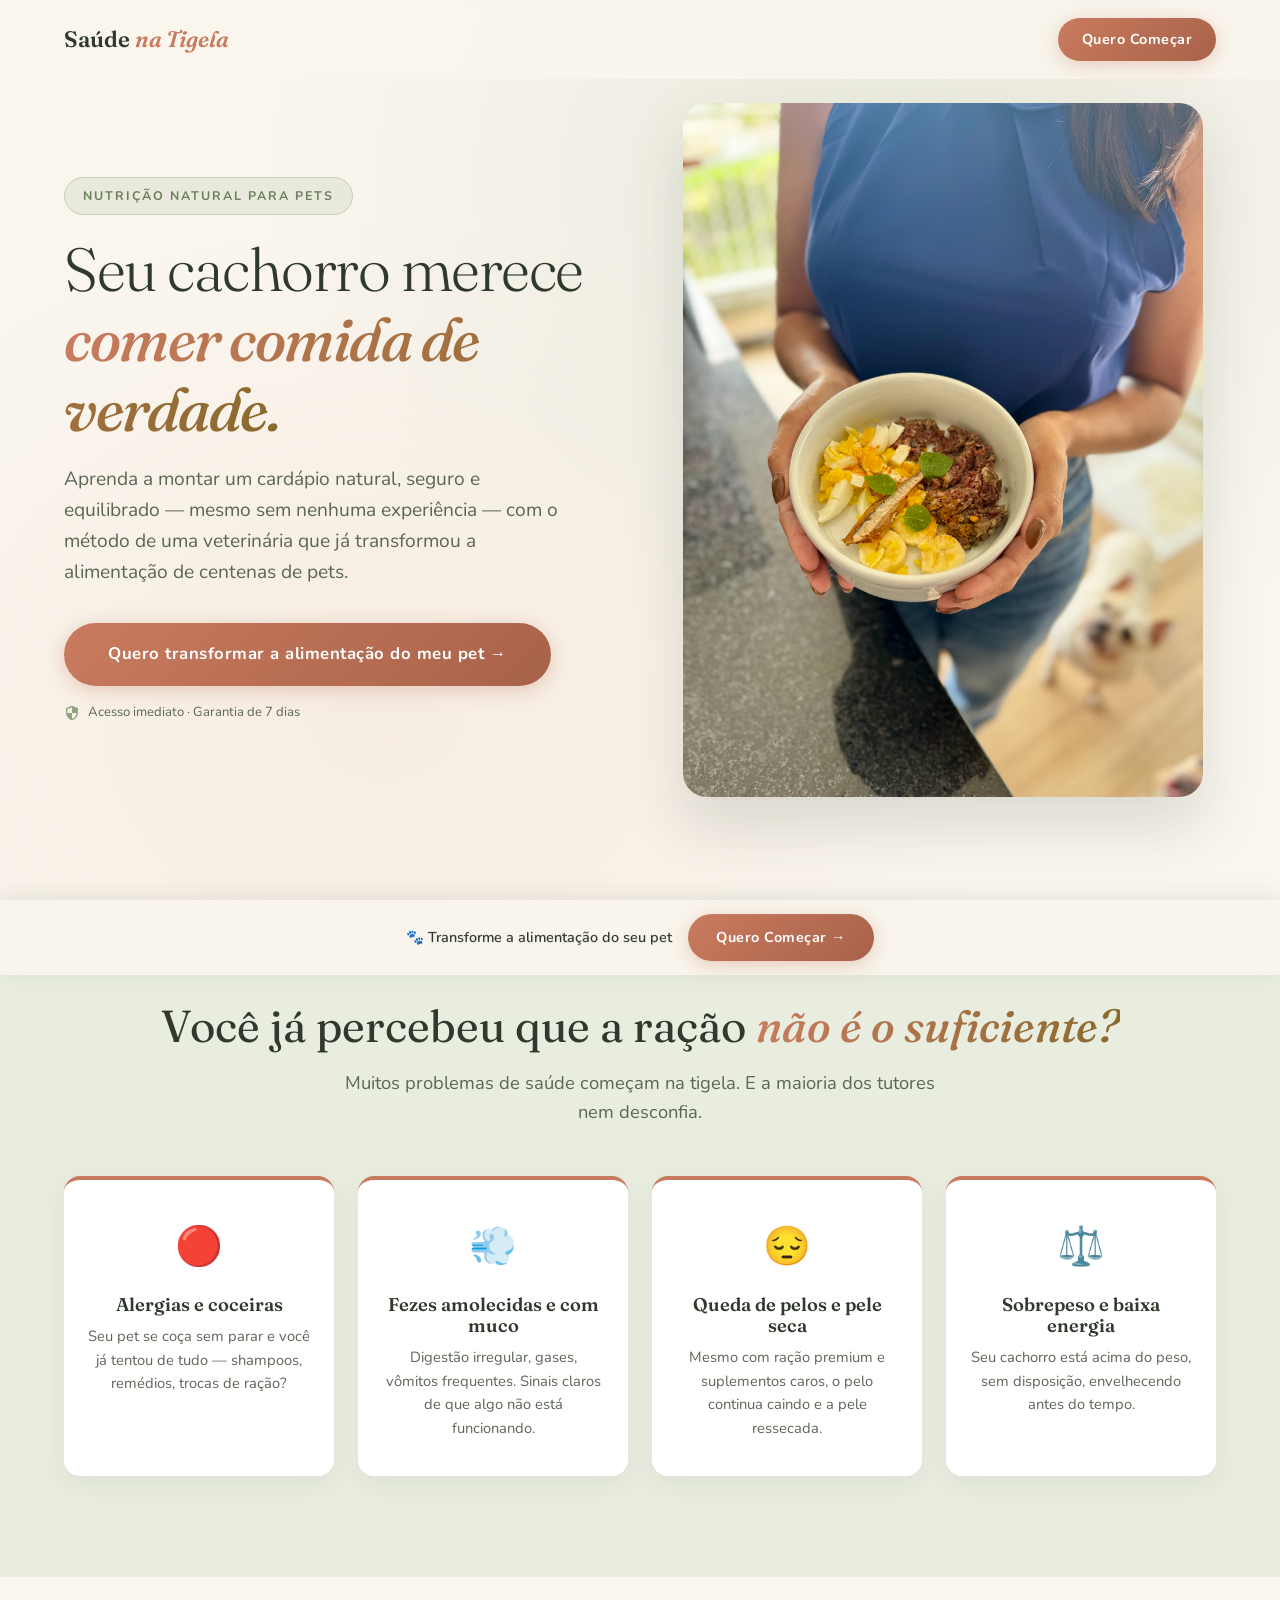
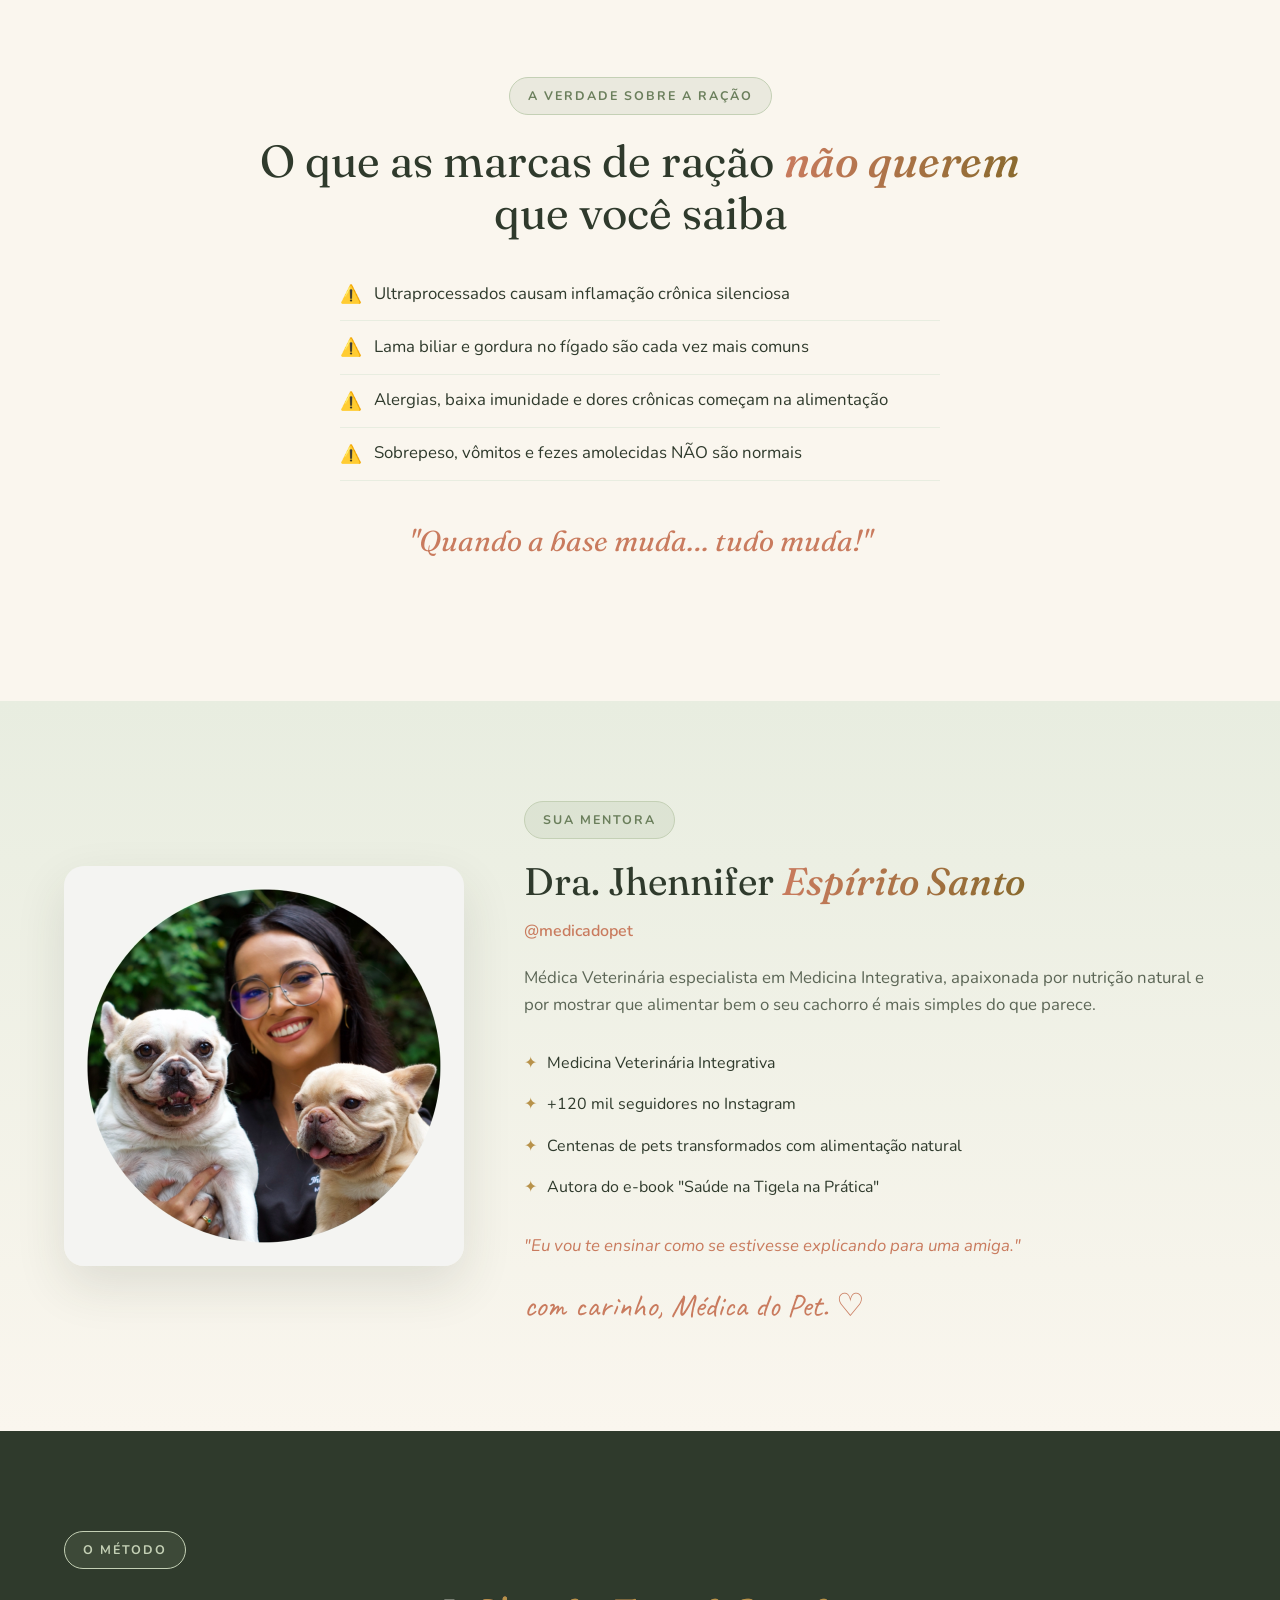
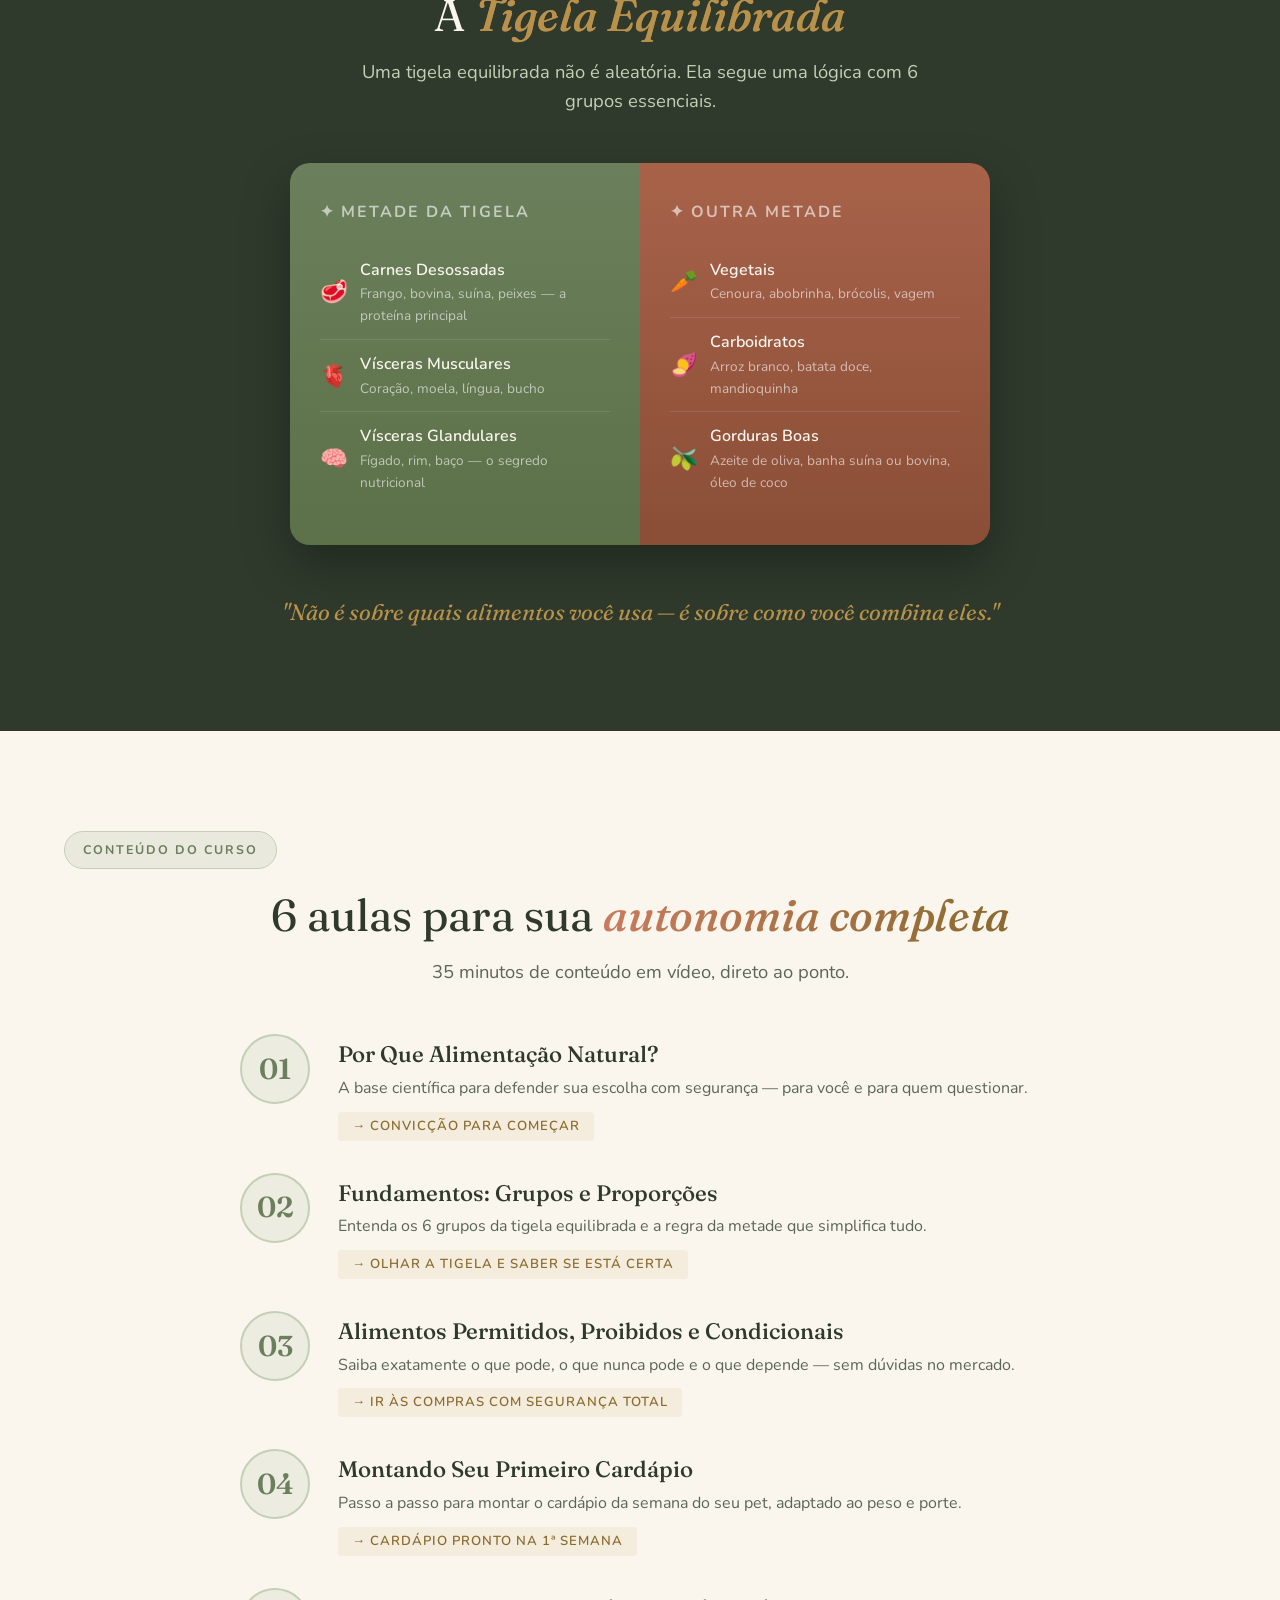
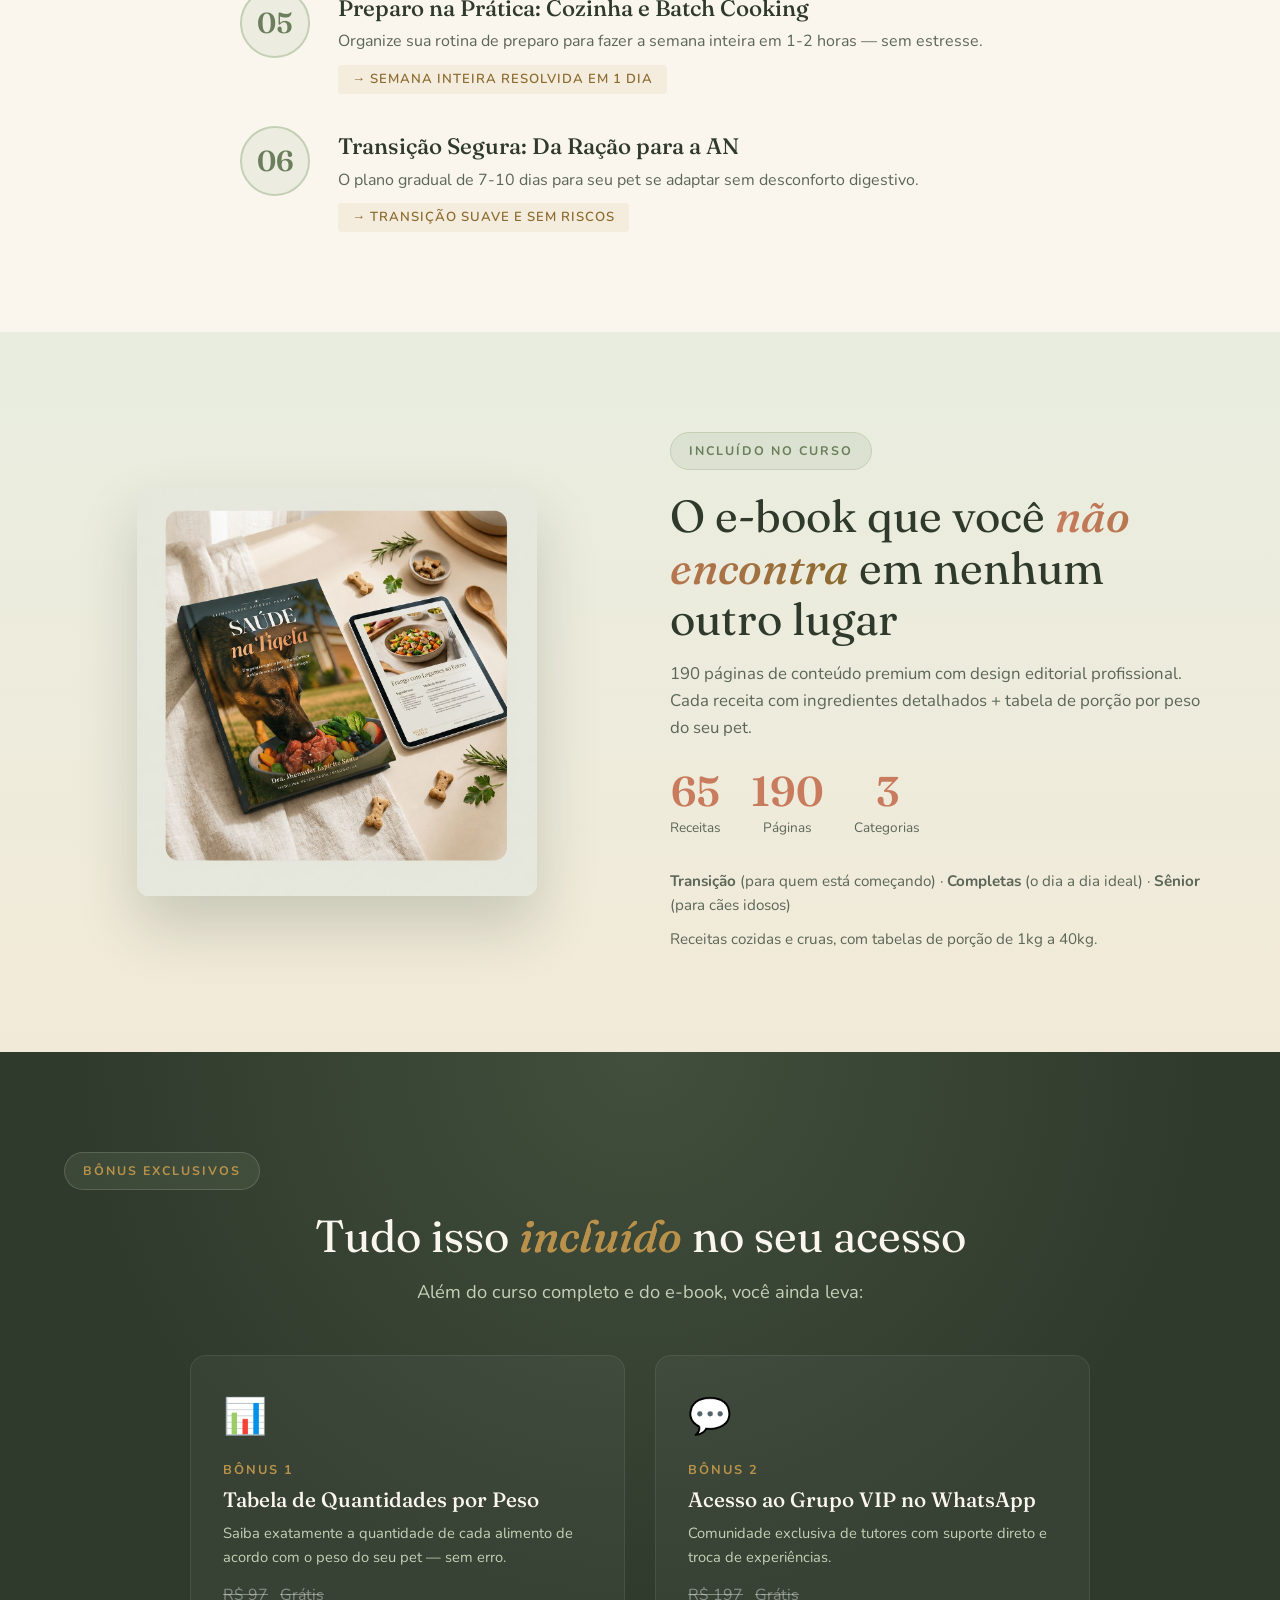
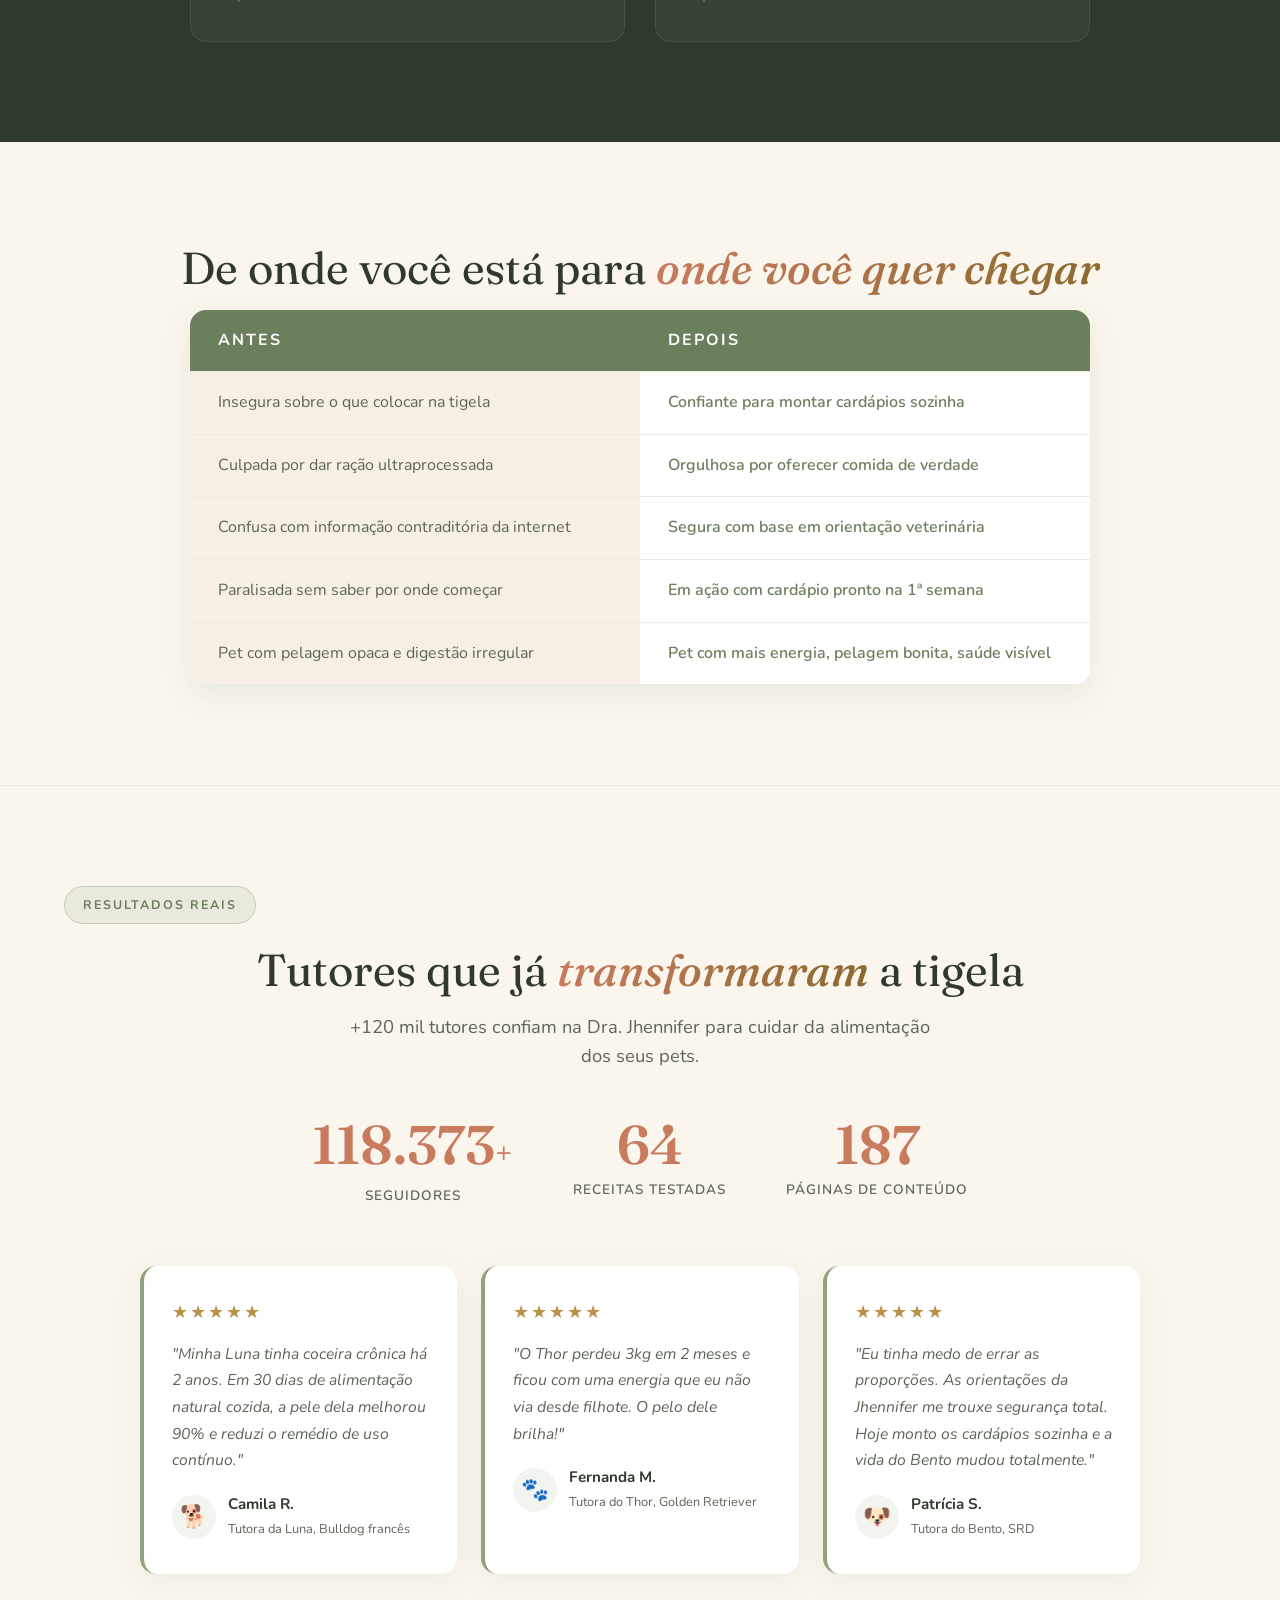
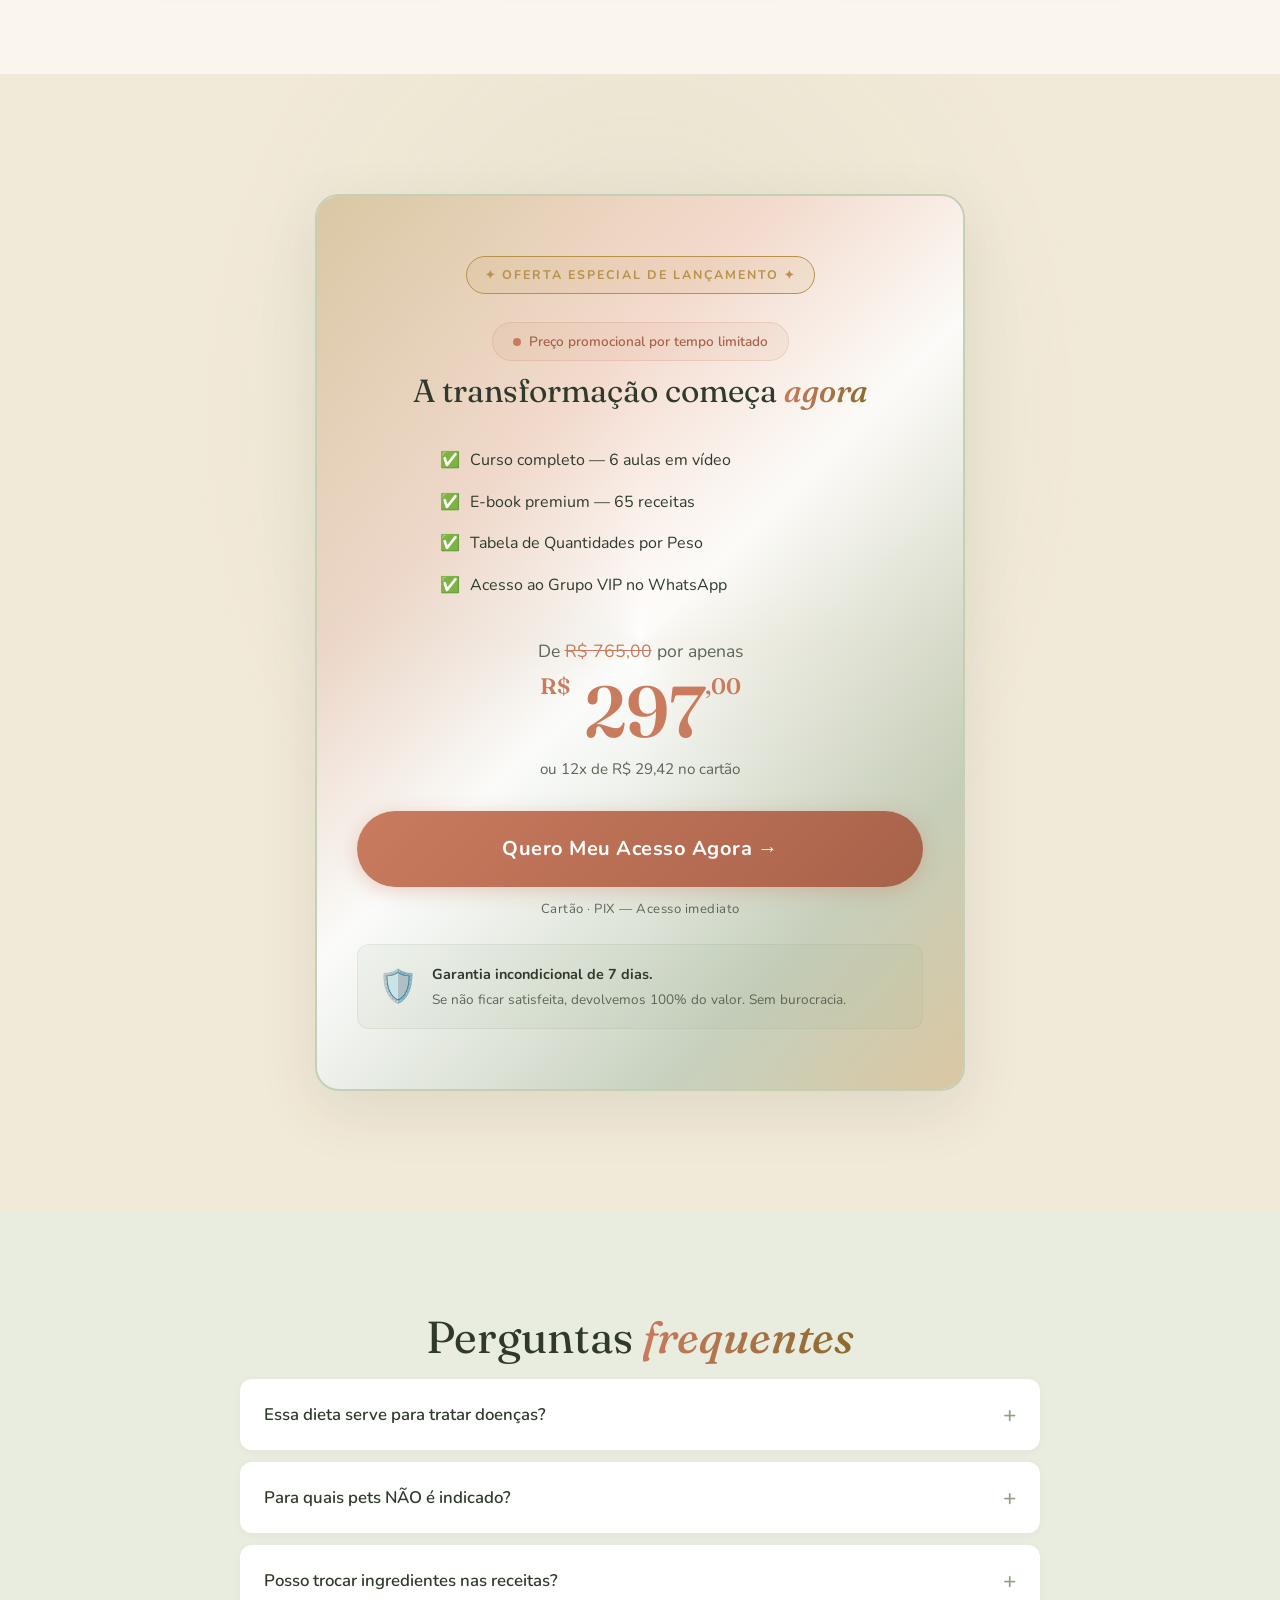
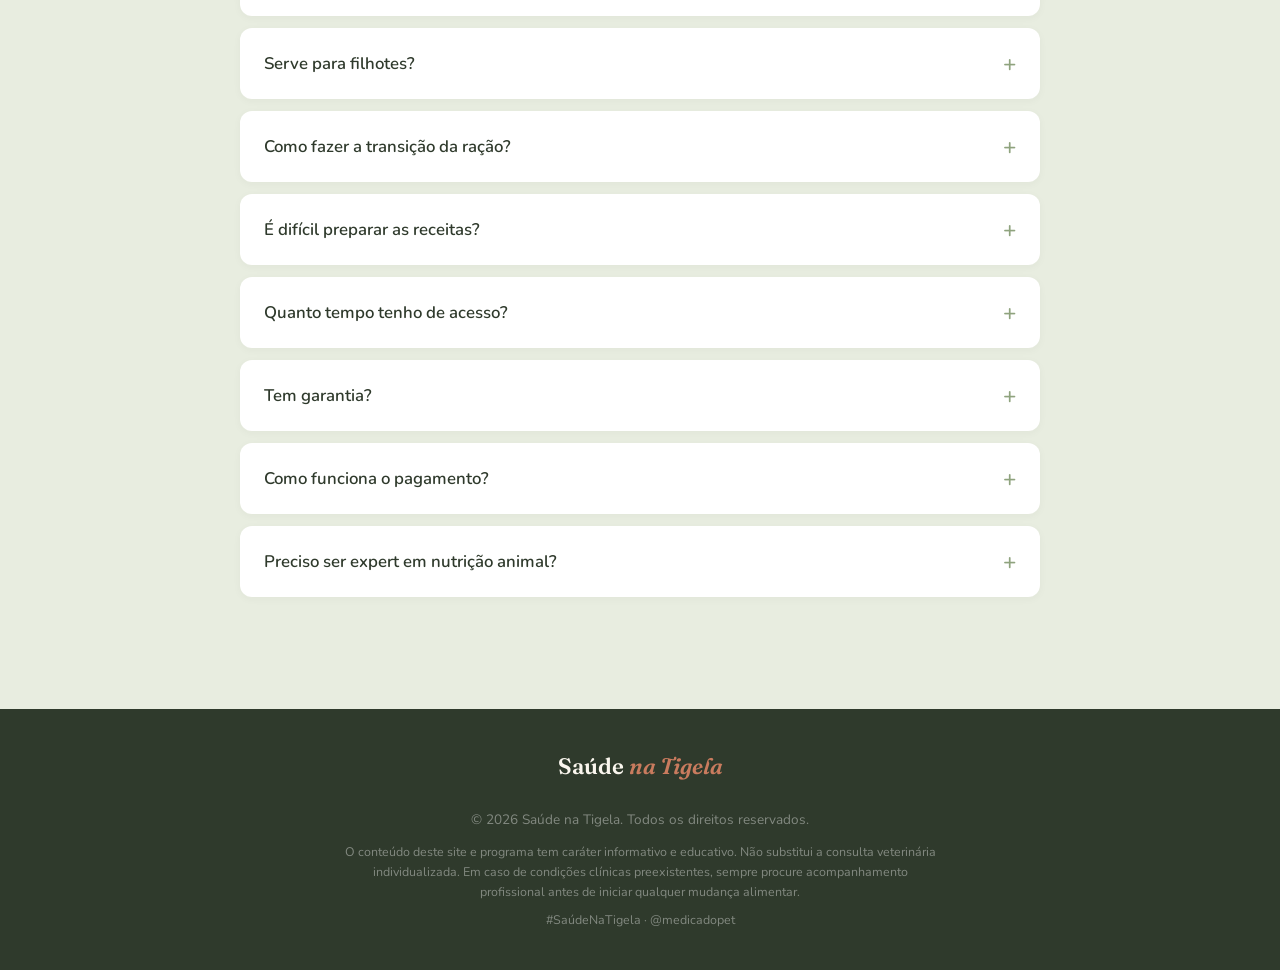
==== commit 49a51875: "Adiciona Google Tag Manager (GTM-MJR52B3T) em todas as páginas" ====
--- a/index.html
+++ b/index.html
@@ -30,8 +30,20 @@
   fbq('track', 'PageView');
   </script>
   -->
+
+  <!-- Google Tag Manager -->
+  <script>(function(w,d,s,l,i){w[l]=w[l]||[];w[l].push({'gtm.start':
+  new Date().getTime(),event:'gtm.js'});var f=d.getElementsByTagName(s)[0],
+  j=d.createElement(s),dl=l!='dataLayer'?'&l='+l:'';j.async=true;j.src=
+  'https://www.googletagmanager.com/gtm.js?id='+i+dl;f.parentNode.insertBefore(j,f);
+  })(window,document,'script','dataLayer','GTM-MJR52B3T');</script>
+  <!-- End Google Tag Manager -->
 </head>
 <body>
+  <!-- Google Tag Manager (noscript) -->
+  <noscript><iframe src="https://www.googletagmanager.com/ns.html?id=GTM-MJR52B3T"
+  height="0" width="0" style="display:none;visibility:hidden"></iframe></noscript>
+  <!-- End Google Tag Manager (noscript) -->
 
   <!-- ═══ HEADER ═══ -->
   <header id="header">
